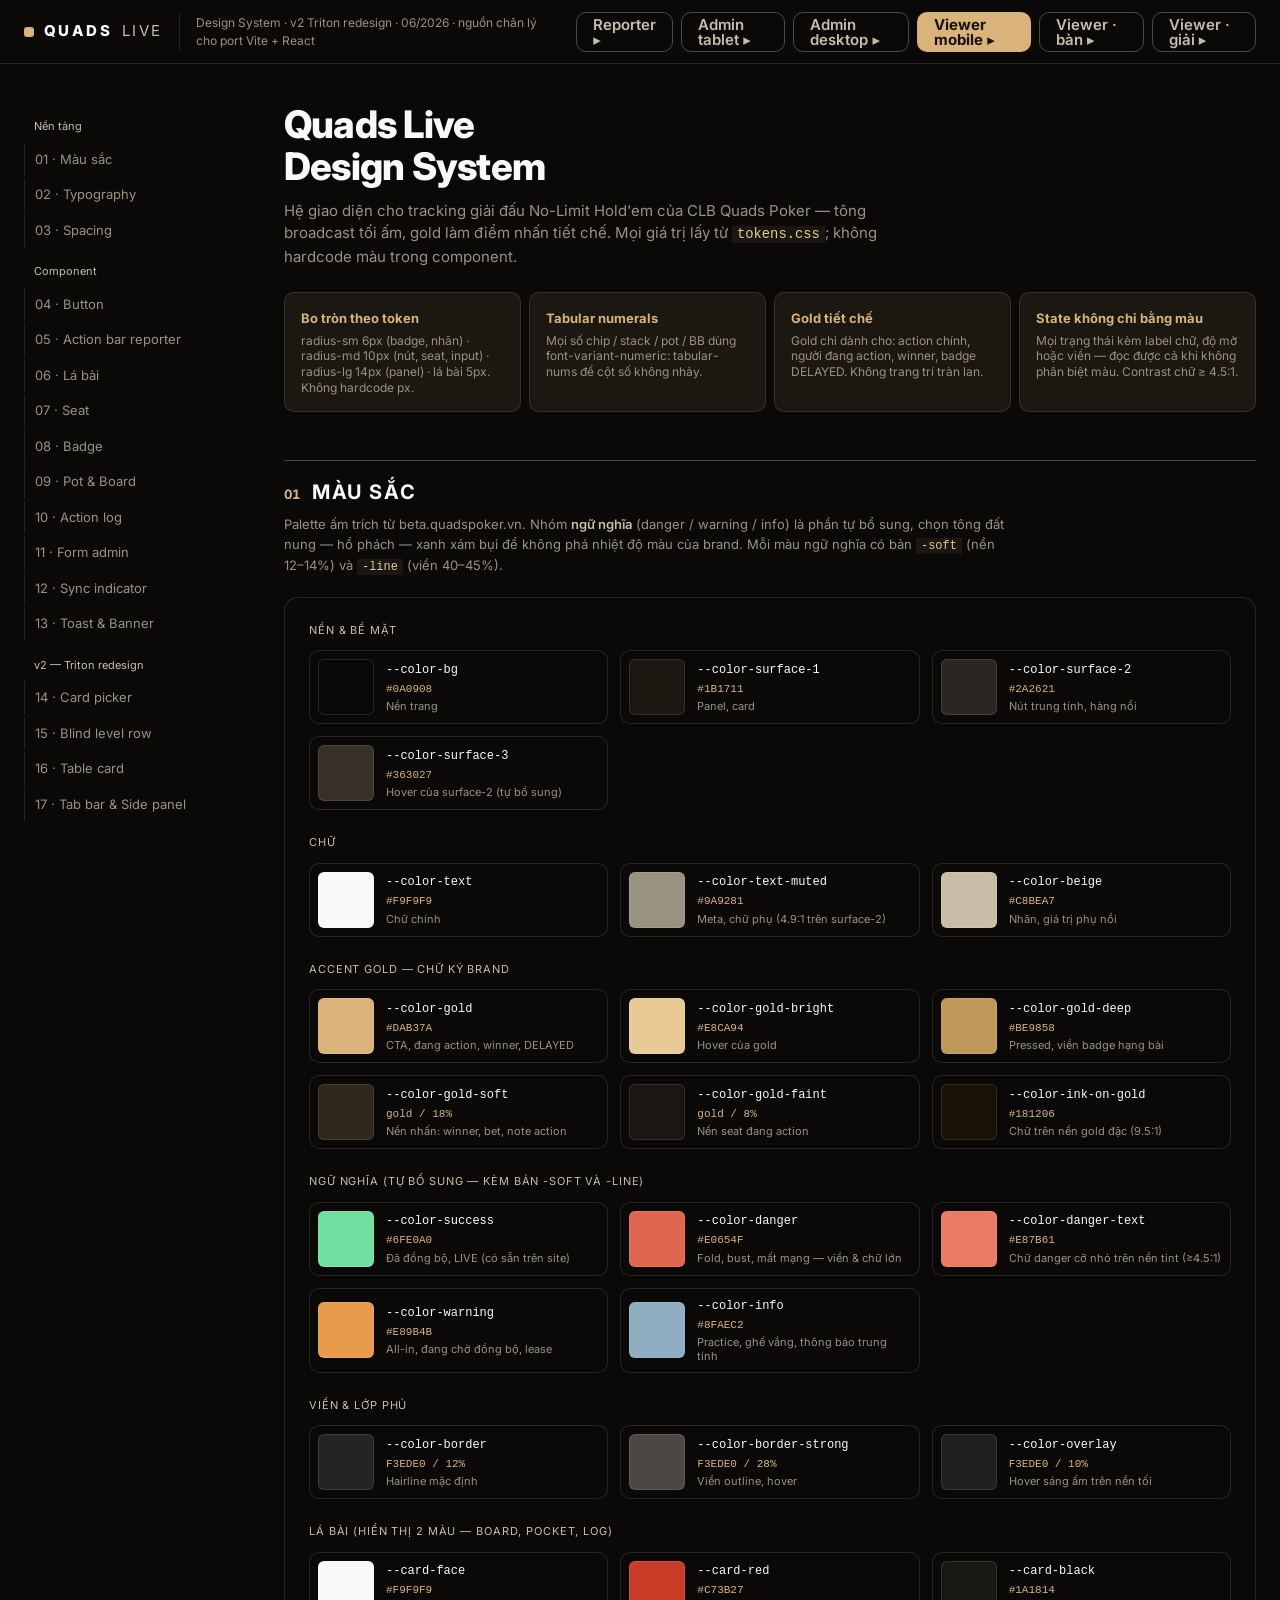
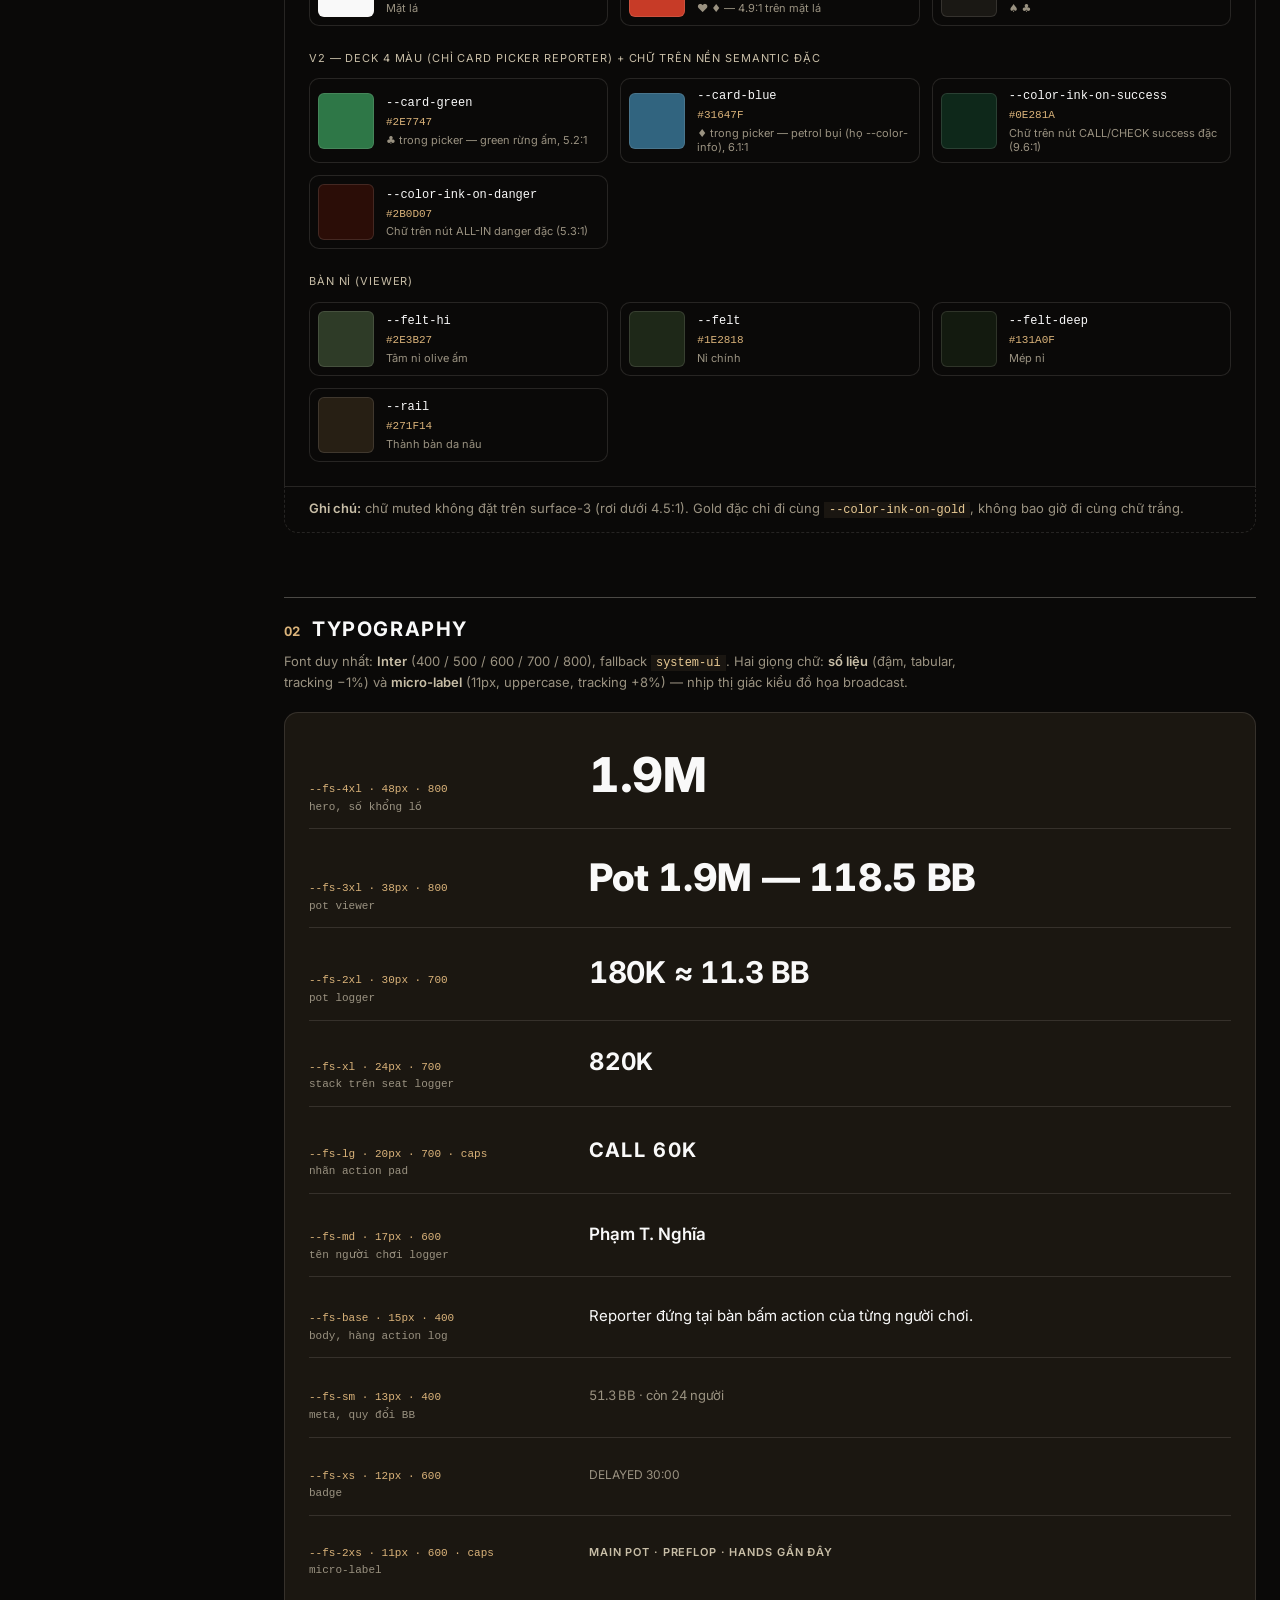
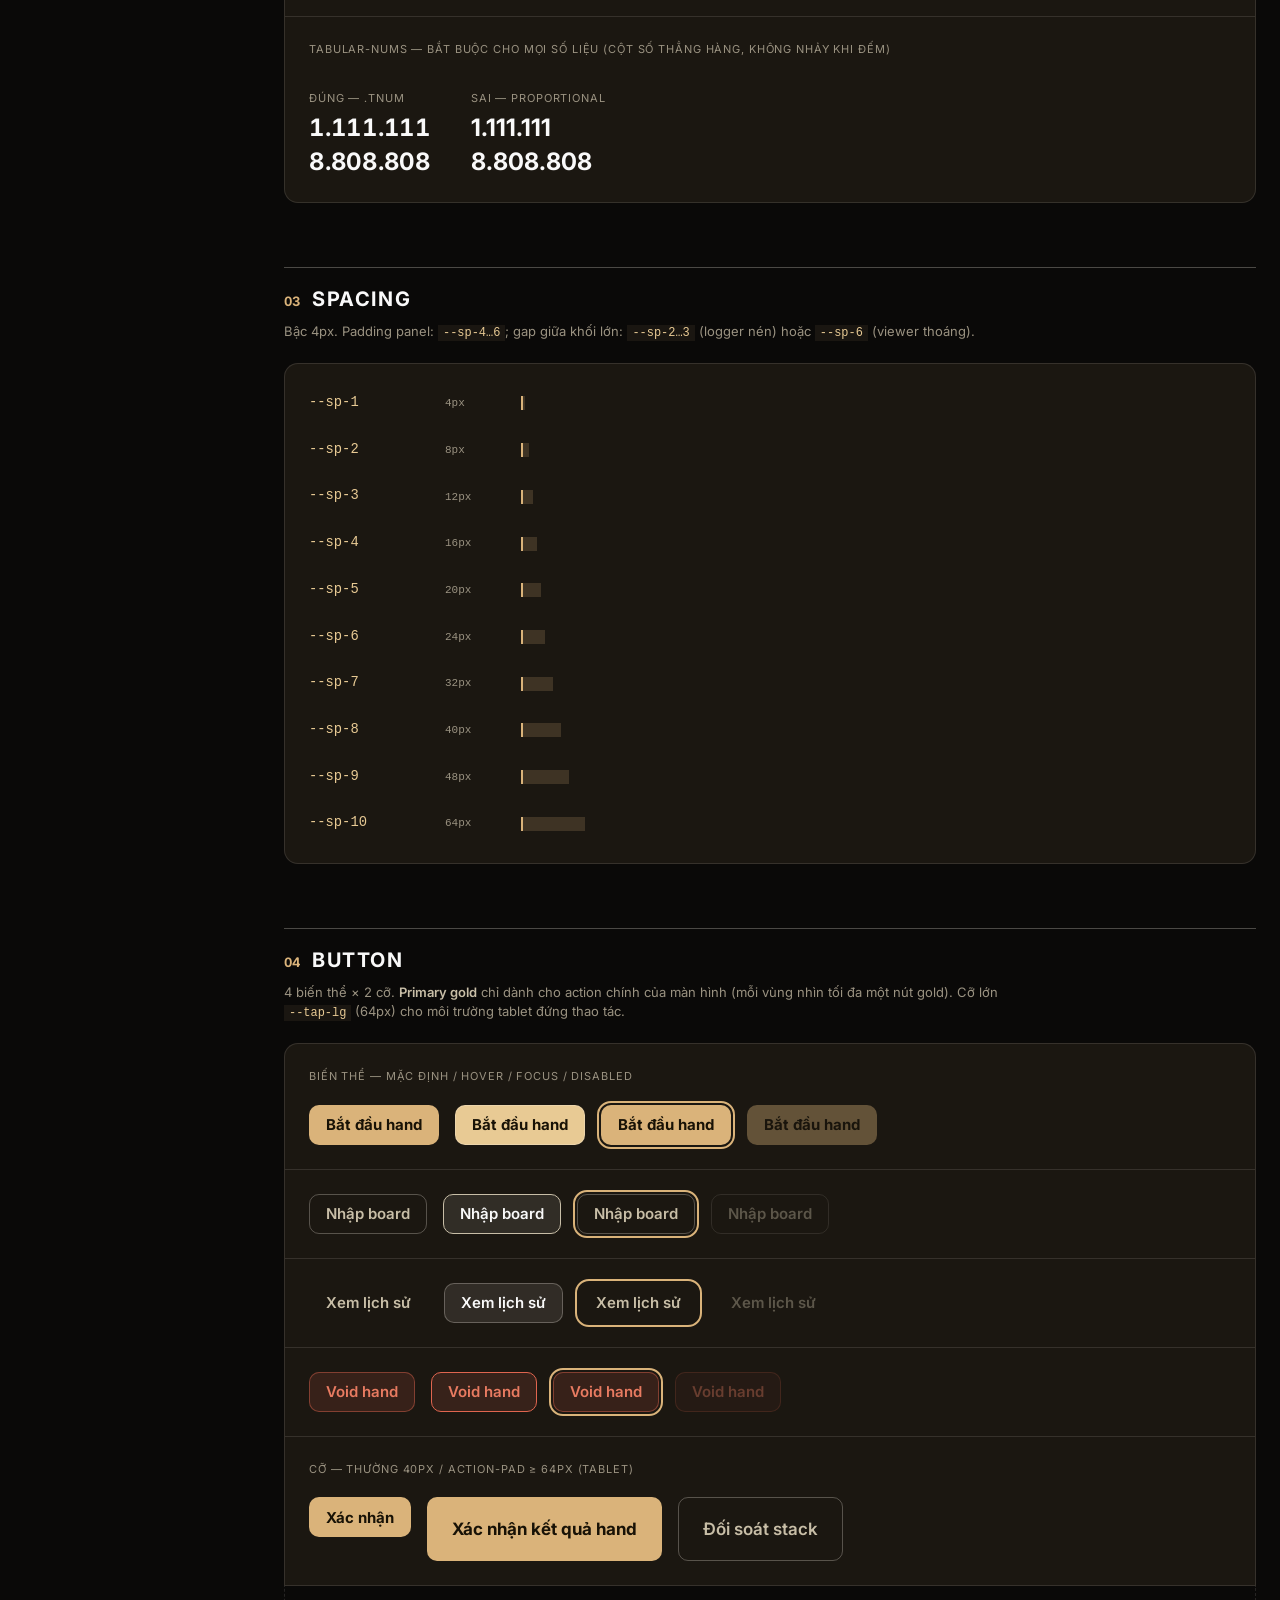
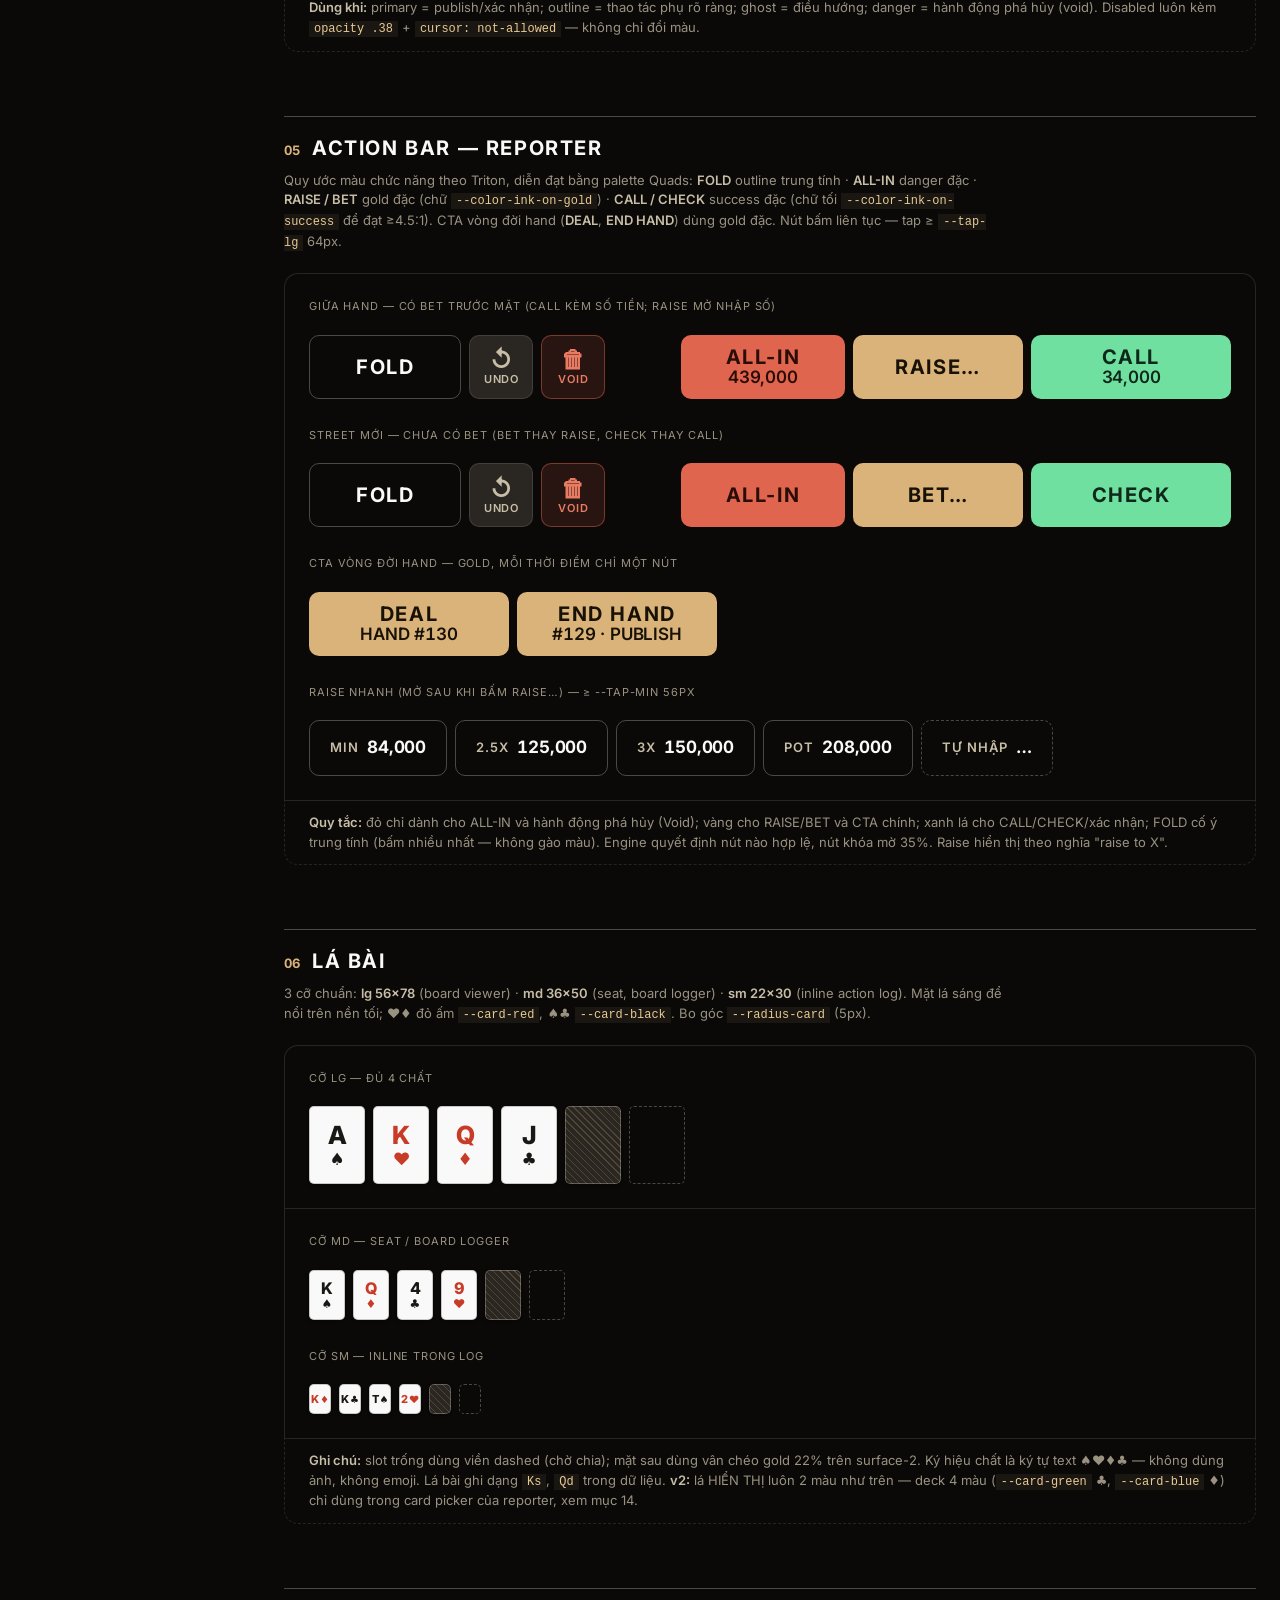
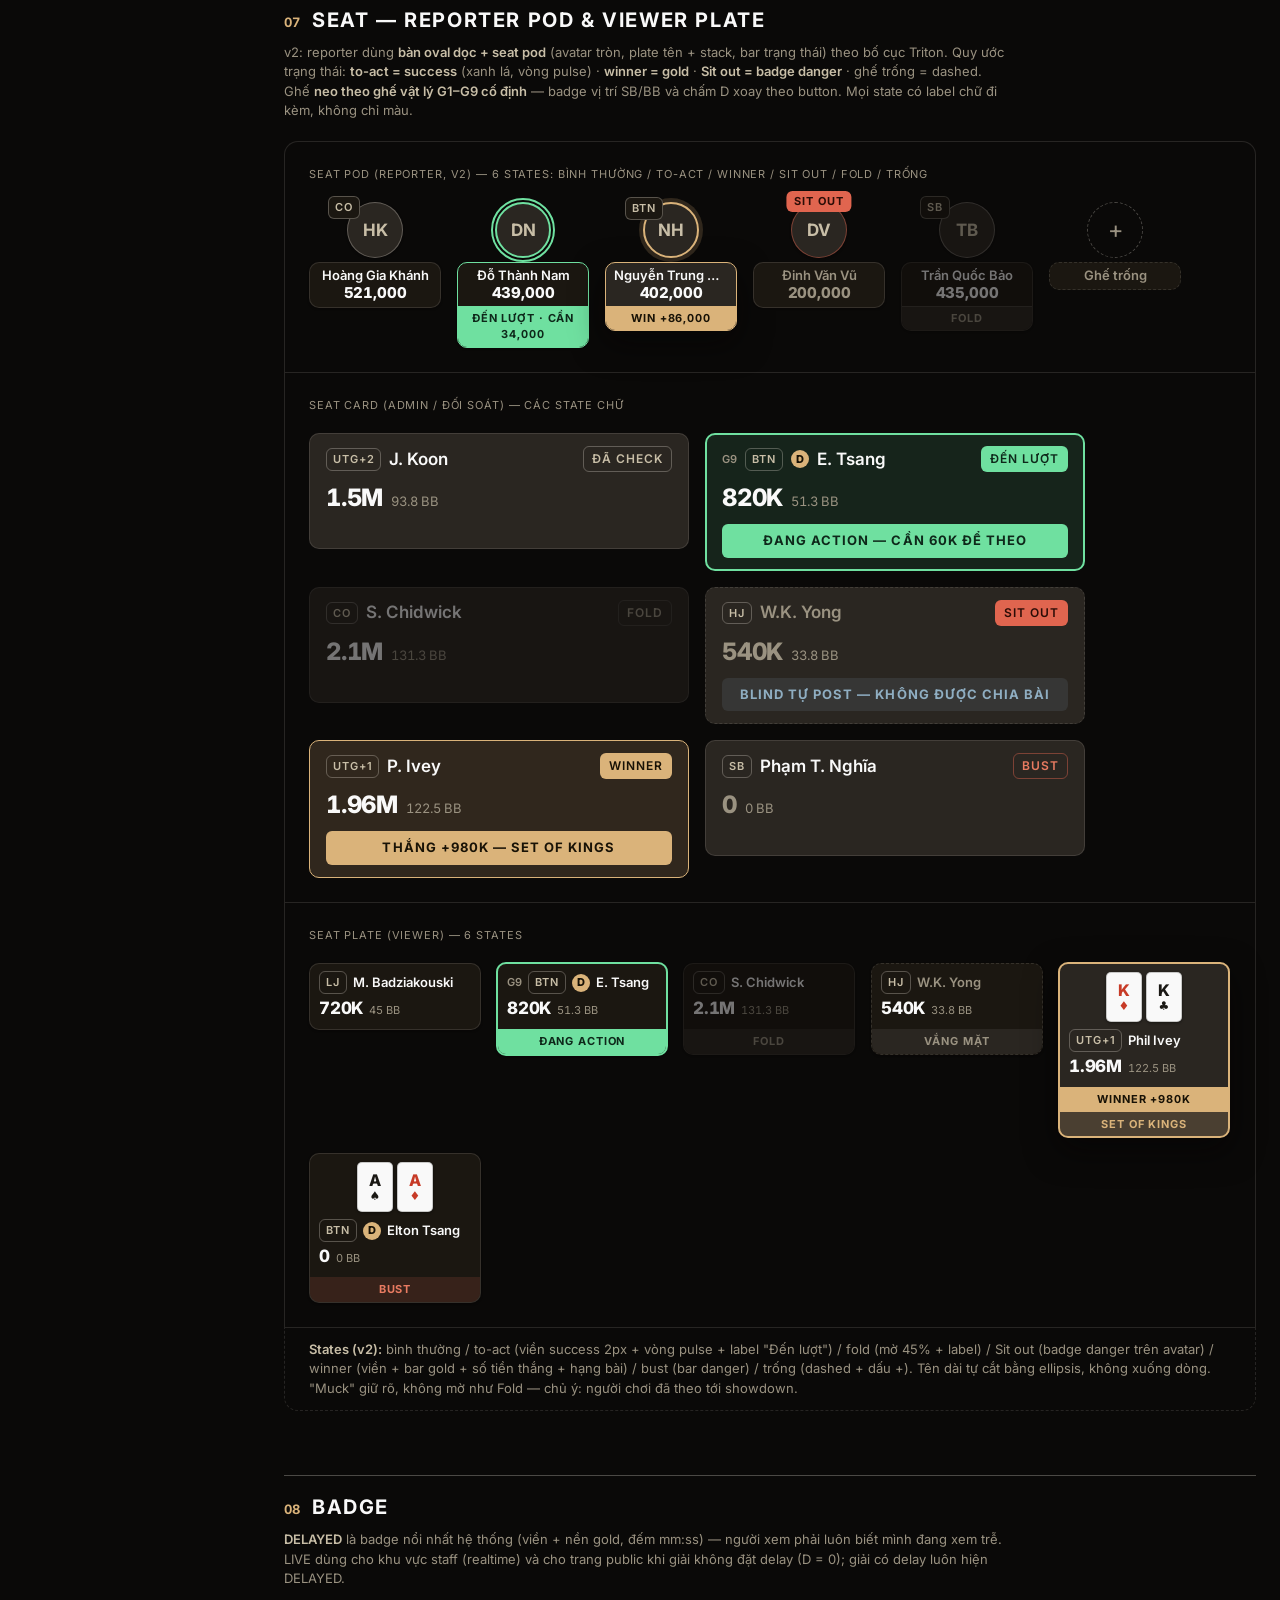
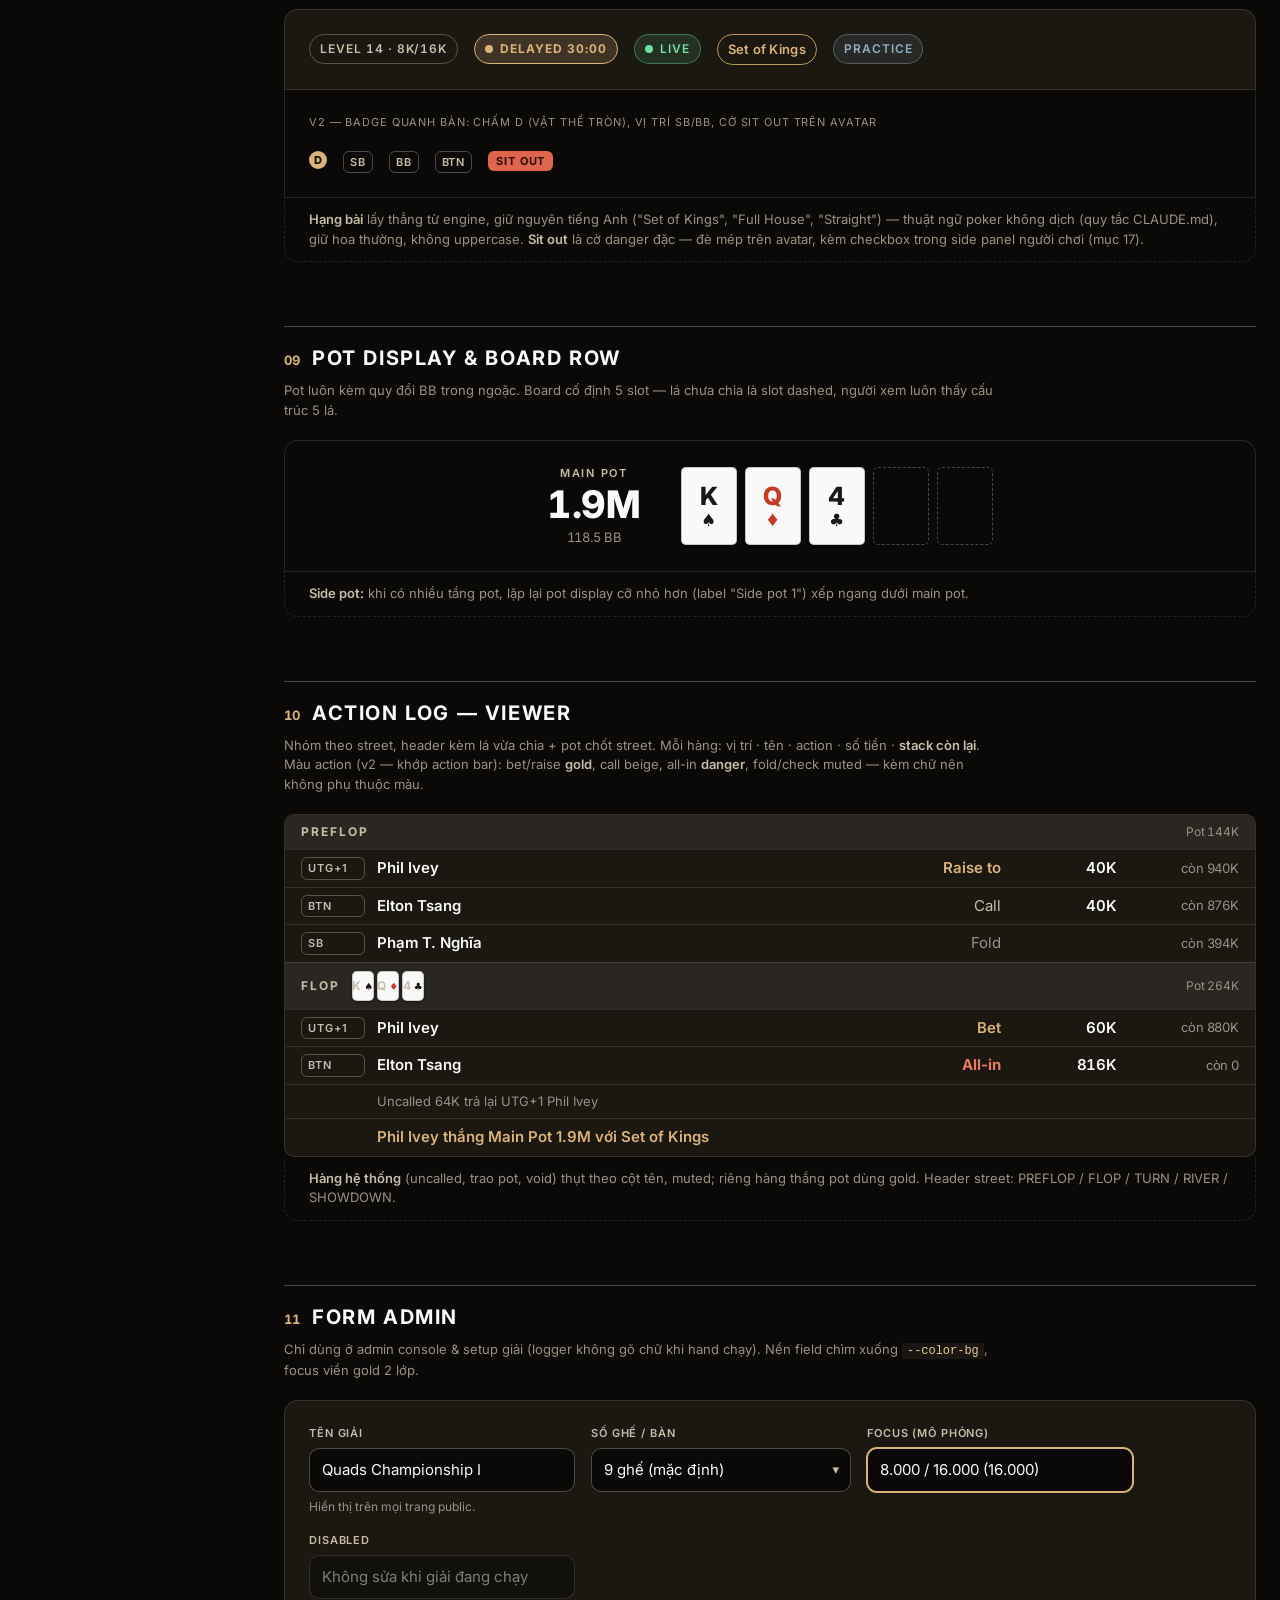
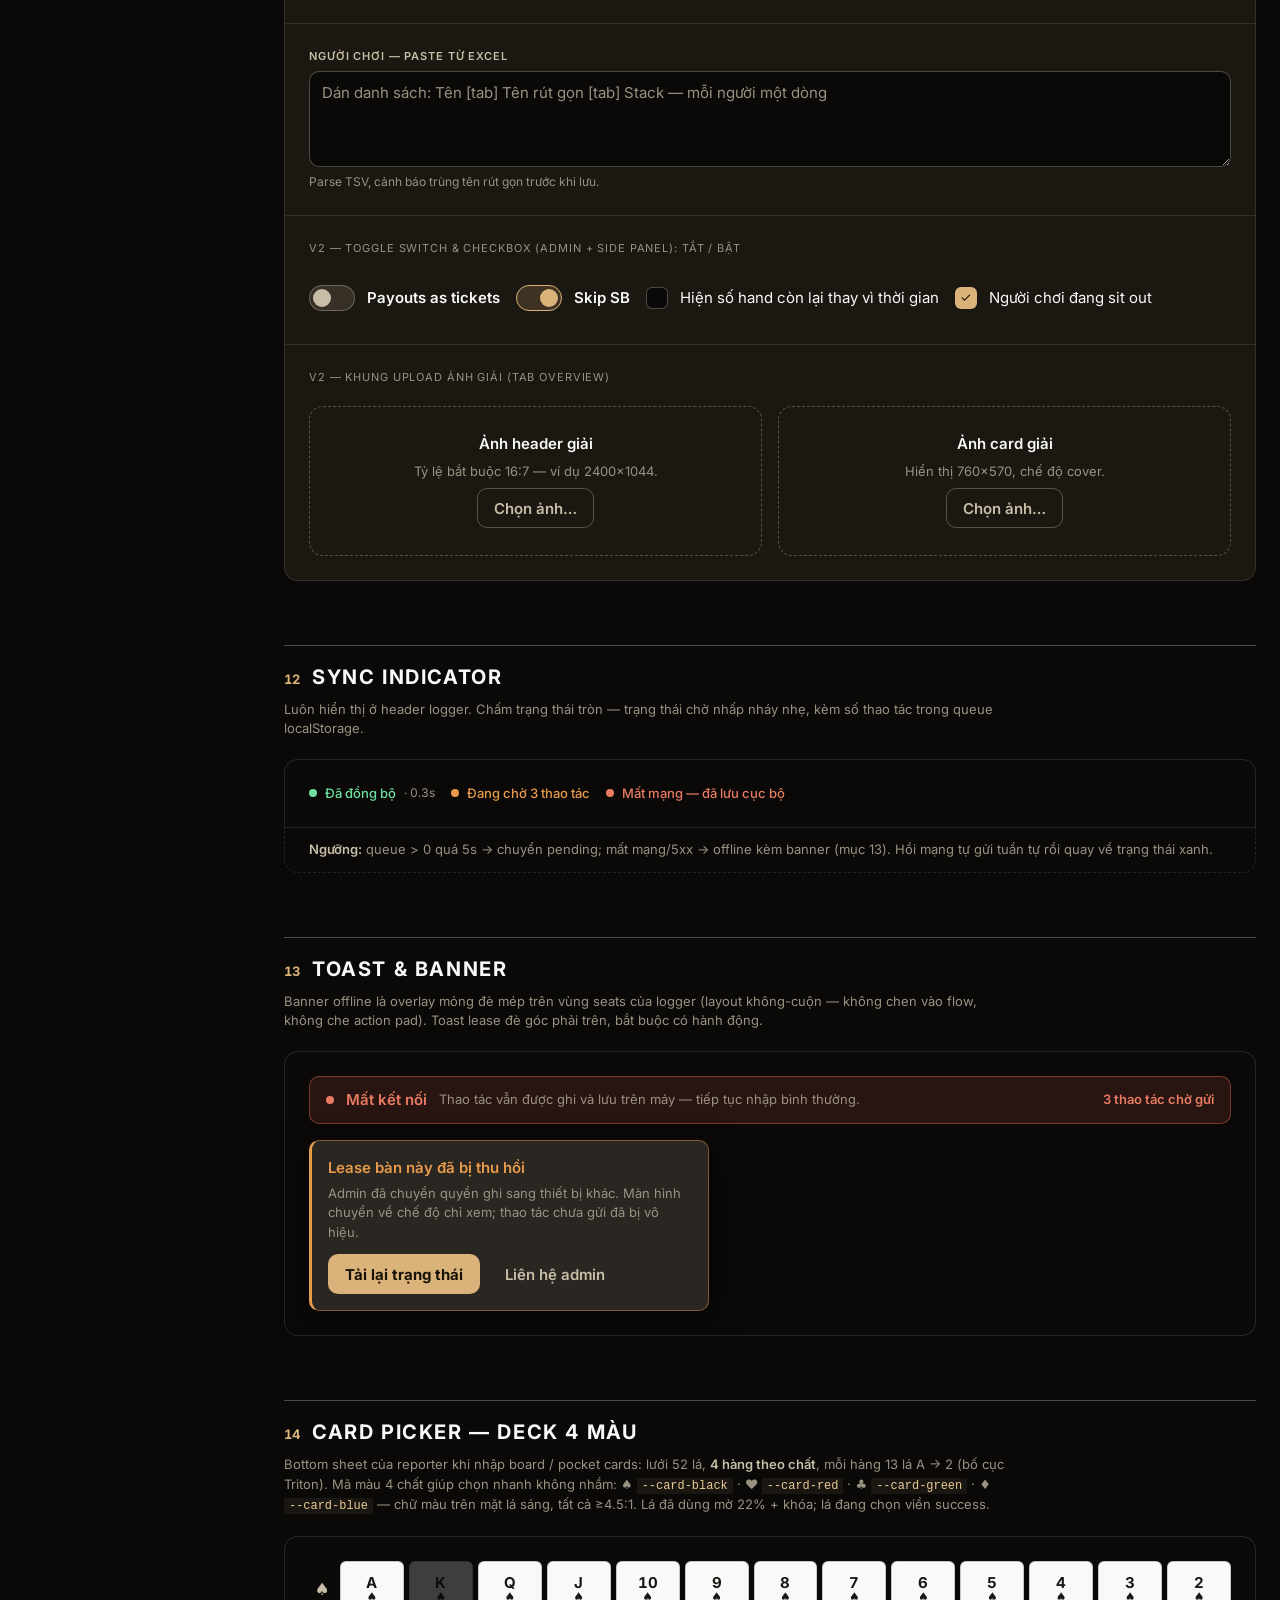
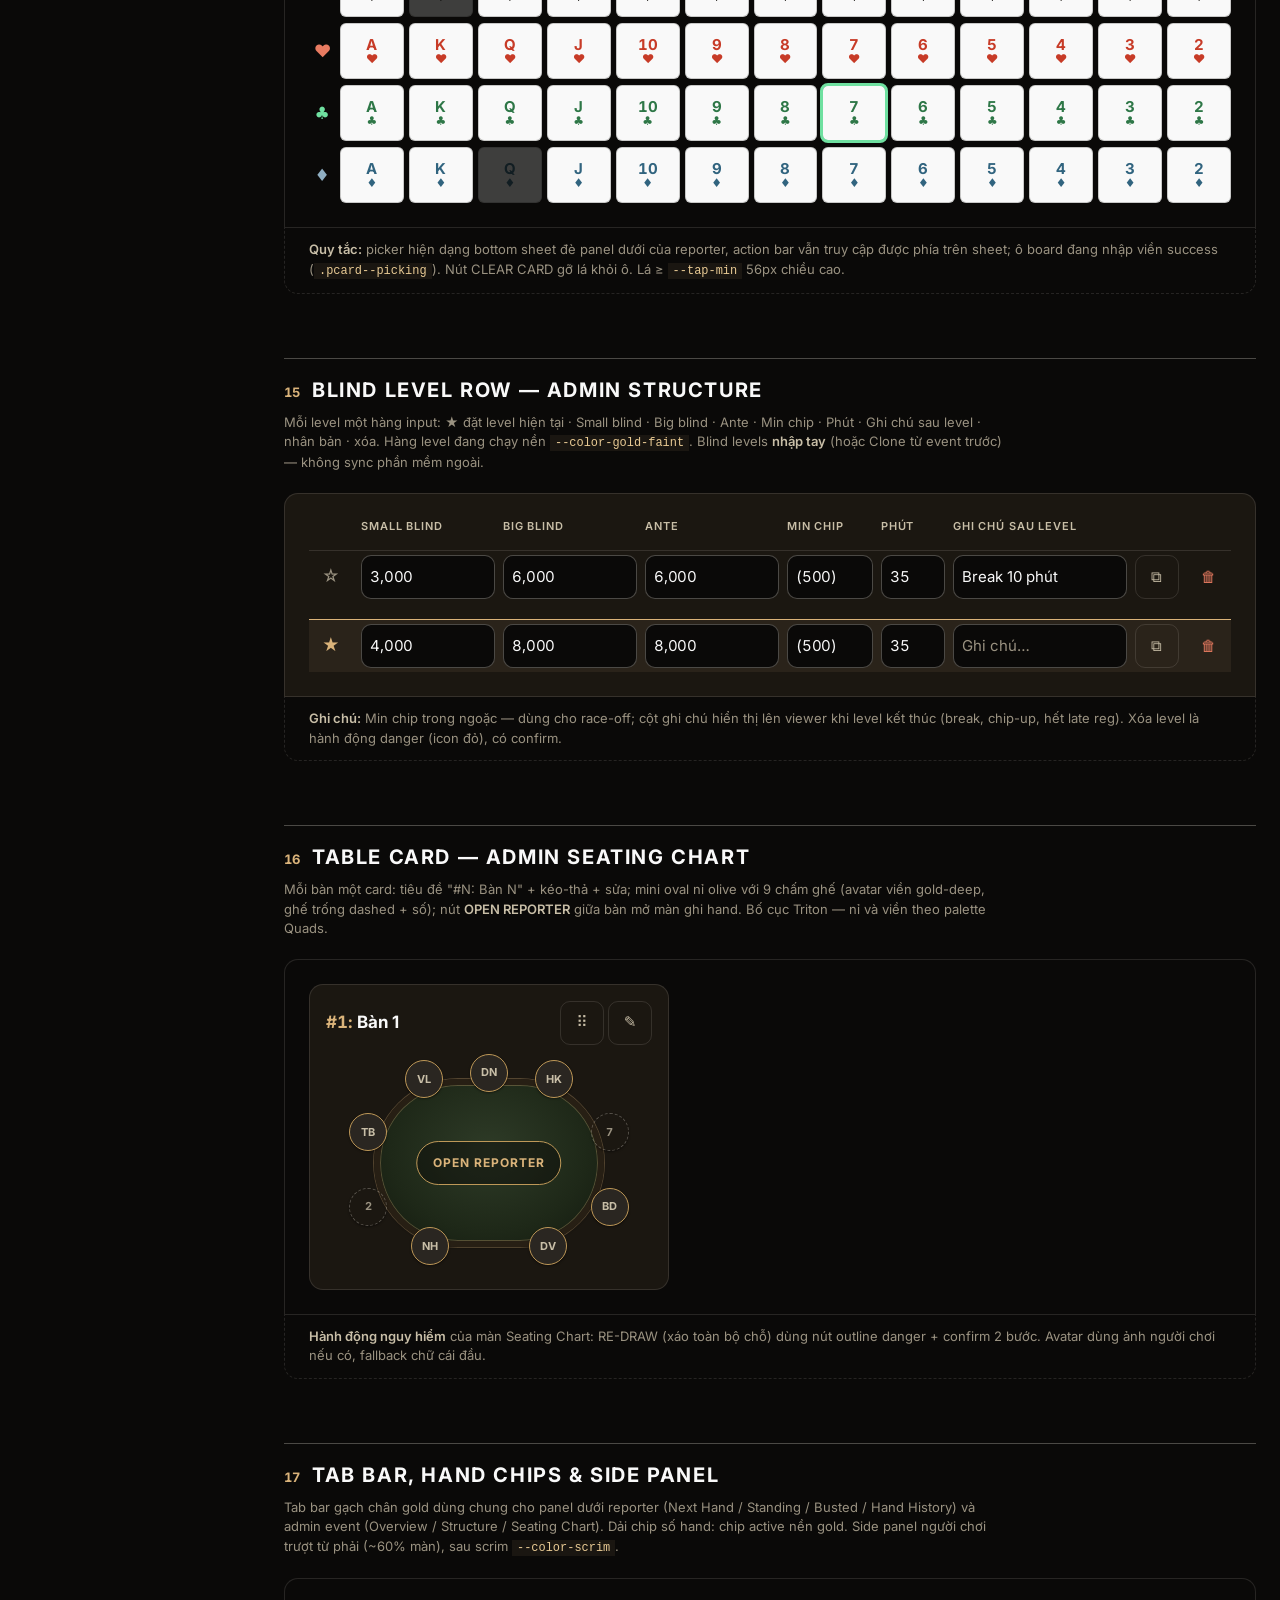
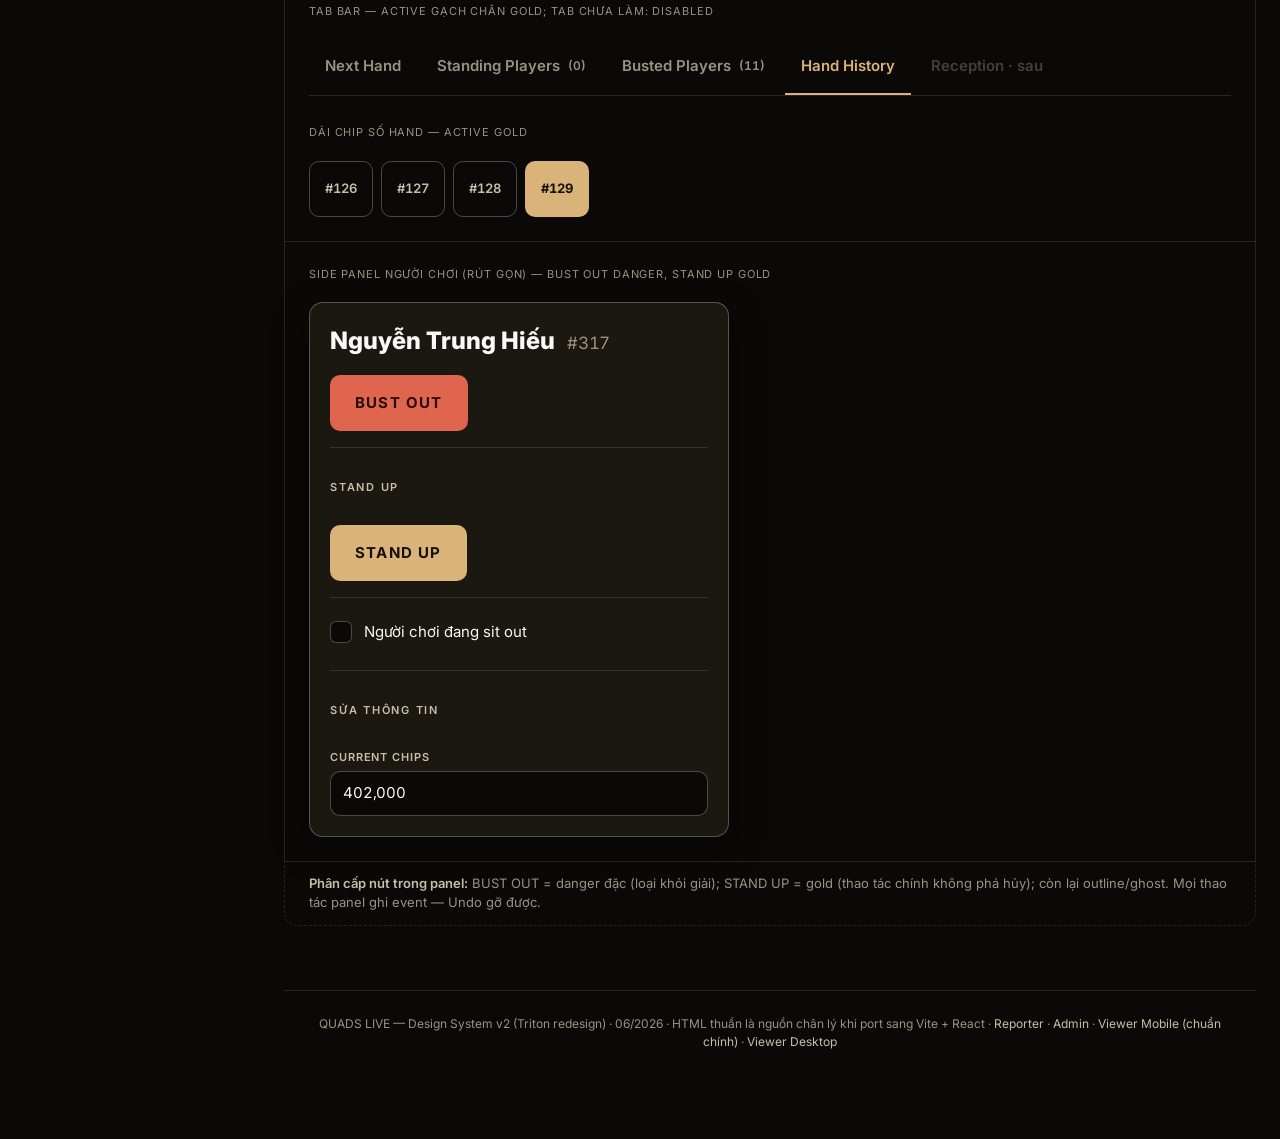
==== design/design-system.html @ 8d6f447d "Add files via upload" ====
<!DOCTYPE html>
<html lang="vi">
<head>
<meta charset="UTF-8">
<meta name="viewport" content="width=device-width, initial-scale=1">
<title>Quads Live — Design System</title>
<link rel="preconnect" href="https://fonts.googleapis.com">
<link rel="preconnect" href="https://fonts.gstatic.com" crossorigin>
<link href="https://fonts.googleapis.com/css2?family=Inter:wght@400;500;600;700;800&display=swap" rel="stylesheet">
<link rel="stylesheet" href="tokens.css">
<style>
/* ============ STYLE RIÊNG TRANG STYLEGUIDE ============ */

body {
  background:
    radial-gradient(1100px 500px at 50% -10%, var(--color-sheen), transparent 70%),
    var(--color-bg);
}

/* ---------- Khung trang ---------- */
.topbar {
  position: sticky; top: 0; z-index: var(--z-top);
  display: flex; align-items: center; gap: var(--sp-4);
  padding: 0 var(--sp-6);
  height: 64px;
  background: var(--color-bg);
  border-bottom: 1px solid var(--color-border);
}
.wordmark { display: inline-flex; align-items: center; gap: 10px; color: var(--color-text); }
.wordmark .mk-sq { width: 10px; height: 10px; background: var(--color-gold); }
.wordmark b { font-weight: var(--fw-heavy); letter-spacing: var(--ls-wide); font-size: var(--fs-base); }
.wordmark span { font-weight: var(--fw-reg); letter-spacing: var(--ls-wide); color: var(--color-beige); font-size: var(--fs-base); }
.topbar-tag { color: var(--color-text-muted); font-size: var(--fs-xs); border-left: 1px solid var(--color-border); padding-left: var(--sp-4); }
.topbar-nav { margin-left: auto; display: flex; gap: var(--sp-2); }

.layout {
  max-width: 1280px; margin: 0 auto;
  display: grid; grid-template-columns: 220px 1fr;
  gap: var(--sp-8); padding: var(--sp-8) var(--sp-6) var(--sp-10);
}
.sidenav { position: sticky; top: 96px; align-self: start; display: flex; flex-direction: column; gap: 2px; }
.sidenav a {
  font-size: var(--fs-sm); color: var(--color-text-muted);
  padding: 7px 10px; border-left: 1px solid var(--color-border);
}
.sidenav a:hover { color: var(--color-gold); border-left-color: var(--color-gold); background: var(--color-gold-faint); }
.sidenav .nav-cap { font-size: var(--fs-2xs); color: var(--color-beige); padding: 14px 10px 6px; }

/* ---------- Hero ---------- */
.hero { margin-bottom: var(--sp-9); }
.hero h1 { font-size: var(--fs-3xl); font-weight: var(--fw-heavy); letter-spacing: -0.02em; line-height: var(--lh-tight); }
.hero p { color: var(--color-text-muted); max-width: 640px; margin-top: var(--sp-3); }
.principles { display: grid; grid-template-columns: repeat(4, 1fr); gap: var(--sp-2); margin-top: var(--sp-6); }
.principle { border: 1px solid var(--color-border); background: var(--color-surface-1); padding: var(--sp-4); }
.principle b { display: block; font-size: var(--fs-sm); color: var(--color-gold); margin-bottom: 4px; }
.principle span { font-size: var(--fs-xs); color: var(--color-text-muted); line-height: var(--lh-snug); display: block; }

/* ---------- Section ---------- */
section { margin-bottom: var(--sp-10); scroll-margin-top: 88px; }
.sec-head { display: flex; align-items: baseline; gap: var(--sp-3); border-top: 1px solid var(--color-border-strong); padding-top: var(--sp-4); margin-bottom: var(--sp-2); }
.sec-head .idx { font-size: var(--fs-sm); color: var(--color-gold); font-weight: var(--fw-bold); font-variant-numeric: tabular-nums; }
.sec-head h2 { font-size: var(--fs-lg); font-weight: var(--fw-bold); text-transform: uppercase; letter-spacing: var(--ls-caps); }
.sec-note { color: var(--color-text-muted); font-size: var(--fs-sm); max-width: 720px; margin-bottom: var(--sp-5); }
.sec-note b { color: var(--color-beige); font-weight: var(--fw-semi); }

.demo {
  border: 1px solid var(--color-border); background: var(--color-surface-1);
  padding: var(--sp-6); display: flex; flex-wrap: wrap; gap: var(--sp-4); align-items: flex-start;
}
.demo + .demo { border-top: 0; }
.demo--col { flex-direction: column; align-items: stretch; }
.demo--dark { background: var(--color-bg); }
.demo-cap {
  width: 100%; font-size: var(--fs-2xs); color: var(--color-text-muted);
  text-transform: uppercase; letter-spacing: var(--ls-caps); margin-bottom: var(--sp-1);
}
.usage { font-size: var(--fs-sm); color: var(--color-text-muted); border: 1px dashed var(--color-border); border-top: 0; padding: var(--sp-3) var(--sp-6); }
.demo--center { justify-content: center; gap: var(--sp-8); align-items: center; }
.demo--bare { padding: 0; border: 0; }
.demo-gap-top { margin-top: var(--sp-3); }
.row-wrap { display: flex; gap: var(--sp-2); flex-wrap: wrap; }
.grow { flex: 1; }
.usage b { color: var(--color-beige); font-weight: var(--fw-semi); }
code { font-family: var(--font-mono); font-size: 0.92em; color: var(--color-gold-bright); background: var(--color-gold-faint); padding: 1px 5px; }

/* ---------- 01 Màu ---------- */
.sw-grid { display: grid; grid-template-columns: repeat(3, 1fr); gap: var(--sp-3); width: 100%; }
.sw { display: flex; gap: var(--sp-3); align-items: center; border: 1px solid var(--color-border); padding: var(--sp-2); background: var(--color-bg); }
.sw-chip { width: 56px; height: 56px; flex: none; border: 1px solid var(--color-border); }
.sw-info b { display: block; font-family: var(--font-mono); font-size: var(--fs-xs); font-weight: var(--fw-med); color: var(--color-text); }
.sw-info span { display: block; font-family: var(--font-mono); font-size: var(--fs-2xs); color: var(--color-gold); margin: 2px 0; }
.sw-info p { font-size: var(--fs-2xs); color: var(--color-text-muted); line-height: var(--lh-snug); }
.sw-cap { grid-column: 1 / -1; font-size: var(--fs-2xs); color: var(--color-beige); text-transform: uppercase; letter-spacing: var(--ls-caps); margin-top: var(--sp-3); }
.sw-cap:first-child { margin-top: 0; }

.sw--bg{background:var(--color-bg)} .sw--s1{background:var(--color-surface-1)} .sw--s2{background:var(--color-surface-2)} .sw--s3{background:var(--color-surface-3)}
.sw--text{background:var(--color-text)} .sw--muted{background:var(--color-text-muted)} .sw--beige{background:var(--color-beige)}
.sw--gold{background:var(--color-gold)} .sw--goldb{background:var(--color-gold-bright)} .sw--goldd{background:var(--color-gold-deep)}
.sw--golds{background:var(--color-gold-soft)} .sw--goldf{background:var(--color-gold-faint)} .sw--ink{background:var(--color-ink-on-gold)}
.sw--success{background:var(--color-success)} .sw--danger{background:var(--color-danger)} .sw--dangert{background:var(--color-danger-text)}
.sw--warning{background:var(--color-warning)} .sw--info{background:var(--color-info)}
.sw--border{background:var(--color-border)} .sw--borders{background:var(--color-border-strong)} .sw--overlay{background:var(--color-overlay)}
.sw--cface{background:var(--card-face)} .sw--cred{background:var(--card-red)} .sw--cblack{background:var(--card-black)}
.sw--cgreen{background:var(--card-green)} .sw--cblue{background:var(--card-blue)}
.sw--inksucc{background:var(--color-ink-on-success)} .sw--inkdang{background:var(--color-ink-on-danger)}
.sw--felthi{background:var(--felt-hi)} .sw--felt{background:var(--felt)} .sw--feltd{background:var(--felt-deep)} .sw--rail{background:var(--rail)}

/* ---------- 02 Type ---------- */
.ts-row { display: grid; grid-template-columns: 260px 1fr; gap: var(--sp-5); align-items: baseline; padding: var(--sp-3) 0; border-bottom: 1px solid var(--color-border); width: 100%; }
.ts-row:last-child { border-bottom: 0; }
.ts-meta { font-family: var(--font-mono); font-size: var(--fs-2xs); color: var(--color-text-muted); line-height: 1.6; }
.ts-meta b { color: var(--color-gold); font-weight: var(--fw-med); display: block; }
.t-4xl{font-size:var(--fs-4xl);font-weight:var(--fw-heavy);letter-spacing:var(--ls-num);line-height:var(--lh-tight)}
.t-3xl{font-size:var(--fs-3xl);font-weight:var(--fw-heavy);letter-spacing:var(--ls-num);line-height:var(--lh-tight)}
.t-2xl{font-size:var(--fs-2xl);font-weight:var(--fw-bold);letter-spacing:var(--ls-num);line-height:var(--lh-tight)}
.t-xl{font-size:var(--fs-xl);font-weight:var(--fw-bold);line-height:var(--lh-tight)}
.t-lg{font-size:var(--fs-lg);font-weight:var(--fw-bold);text-transform:uppercase;letter-spacing:var(--ls-caps)}
.t-md{font-size:var(--fs-md);font-weight:var(--fw-semi)}
.t-base{font-size:var(--fs-base)}
.t-sm{font-size:var(--fs-sm);color:var(--color-text-muted)}
.t-xs{font-size:var(--fs-xs);color:var(--color-text-muted)}
.t-2xs{font-size:var(--fs-2xs);color:var(--color-beige);text-transform:uppercase;letter-spacing:var(--ls-caps);font-weight:var(--fw-semi)}
.tnum-demo { display: flex; gap: var(--sp-8); }
.tnum-demo > div { font-size: var(--fs-xl); font-weight: var(--fw-bold); line-height: 1.4; }
.tnum-demo .lbl { font-size: var(--fs-2xs); color: var(--color-text-muted); font-weight: var(--fw-reg); text-transform: uppercase; letter-spacing: var(--ls-caps); }
.tnum-demo .bad { font-variant-numeric: normal; }

/* ---------- 03 Spacing ---------- */
.sp-row { display: grid; grid-template-columns: 120px 60px 1fr; gap: var(--sp-4); align-items: center; padding: 5px 0; width: 100%; }
.sp-row code { background: none; padding: 0; }
.sp-row .px { font-family: var(--font-mono); font-size: var(--fs-2xs); color: var(--color-text-muted); }
.sp-bar { height: 14px; background: var(--color-gold-soft); border-left: 2px solid var(--color-gold); }

/* ---------- 04 Button ---------- */
.btn {
  display: inline-flex; align-items: center; justify-content: center; gap: var(--sp-2);
  min-height: 40px; padding: 0 var(--sp-4);
  font-size: var(--fs-base); font-weight: var(--fw-semi); line-height: 1;
  background: var(--color-surface-2); color: var(--color-text);
  border: 1px solid var(--color-border);
  transition: background var(--t-fast), border-color var(--t-fast), color var(--t-fast);
}
.btn:hover { background: var(--color-surface-3); border-color: var(--color-border-strong); }
.btn:active { transform: translateY(1px); }
.btn--primary { background: var(--color-gold); color: var(--color-ink-on-gold); border-color: transparent; font-weight: var(--fw-bold); }
.btn--primary:hover { background: var(--color-gold-bright); border-color: transparent; }
.btn--primary:active { background: var(--color-gold-deep); }
.btn--outline { background: transparent; border-color: var(--color-border-strong); color: var(--color-beige); }
.btn--outline:hover { background: var(--color-overlay); color: var(--color-text); border-color: var(--color-beige); }
.btn--ghost { background: transparent; border-color: transparent; color: var(--color-beige); }
.btn--ghost:hover { background: var(--color-overlay); color: var(--color-text); }
.btn--danger { background: var(--color-danger-soft); border-color: var(--color-danger-line); color: var(--color-danger-text); }
.btn--danger:hover { border-color: var(--color-danger); }
.btn--lg { min-height: var(--tap-lg); padding: 0 var(--sp-6); font-size: var(--fs-md); }
.btn:disabled { opacity: 0.38; }
.btn:disabled:hover { background: var(--color-surface-2); border-color: var(--color-border); transform: none; }
.btn--primary:disabled:hover { background: var(--color-gold); }
/* mô phỏng state tĩnh cho styleguide */
.demo-hover.btn { background: var(--color-surface-3); border-color: var(--color-border-strong); }
.demo-hover.btn--primary { background: var(--color-gold-bright); }
.demo-hover.btn--outline { background: var(--color-overlay); color: var(--color-text); border-color: var(--color-beige); }
.demo-hover.btn--ghost { background: var(--color-overlay); color: var(--color-text); }
.demo-hover.btn--danger { background: var(--color-danger-soft); border-color: var(--color-danger); }
.demo-focus { outline: 2px solid var(--color-gold); outline-offset: 2px; }

/* ---------- 05 Action bar reporter (v2 — quy ước màu chức năng Triton) ----------
   ALL-IN = danger đặc · RAISE/BET + CTA (DEAL, END HAND) = gold đặc
   CALL/CHECK = success đặc · FOLD = outline trung tính. */
.abar { display: flex; gap: var(--sp-2); align-items: stretch; width: 100%; }
.ab {
  display: inline-flex; flex-direction: column; align-items: center; justify-content: center; gap: 2px;
  min-height: var(--tap-lg); padding: 0 var(--sp-4);
  font-size: var(--fs-lg); font-weight: var(--fw-bold); line-height: 1;
  text-transform: uppercase; letter-spacing: var(--ls-caps);
  border: 1px solid transparent;
  transition: background var(--t-fast), border-color var(--t-fast);
}
.ab span { font-size: var(--fs-md); font-weight: var(--fw-semi); font-variant-numeric: tabular-nums; letter-spacing: var(--ls-num); }
.ab:active { transform: translateY(1px); }
.ab--fold { flex: 1; background: transparent; border-color: var(--color-border-strong); color: var(--color-text); }
.ab--fold:hover { background: var(--color-overlay); border-color: var(--color-beige); }
.ab--icon {
  width: var(--tap-lg); flex: none; padding: 0;
  background: var(--color-surface-2); border-color: var(--color-border); color: var(--color-beige);
  font-size: var(--fs-xl); text-transform: none; letter-spacing: 0;
}
.ab--icon small { font-size: var(--fs-2xs); font-weight: var(--fw-semi); text-transform: uppercase; letter-spacing: var(--ls-caps); }
.ab--icon:hover { background: var(--color-surface-3); border-color: var(--color-border-strong); }
.ab--void { color: var(--color-danger-text); border-color: var(--color-danger-line); background: var(--color-danger-soft); }
.ab--void:hover { border-color: var(--color-danger); }
.ab--allin { flex: 1.1; background: var(--color-danger); color: var(--color-ink-on-danger); }
.ab--allin:hover { background: var(--color-danger-bright); }
.ab--allin:active { background: var(--color-danger-deep); }
.ab--raise { flex: 1.15; background: var(--color-gold); color: var(--color-ink-on-gold); }
.ab--raise:hover { background: var(--color-gold-bright); }
.ab--raise:active { background: var(--color-gold-deep); }
.ab--call { flex: 1.4; background: var(--color-success); color: var(--color-ink-on-success); }
.ab--call:hover { background: var(--color-success-bright); }
.ab--call:active { background: var(--color-success-deep); }
.ab--cta { flex: none; min-width: 200px; background: var(--color-gold); color: var(--color-ink-on-gold); }
.ab--cta:hover { background: var(--color-gold-bright); }
.ab--cta:active { background: var(--color-gold-deep); }
.ab:disabled { opacity: 0.35; }
.ab-spacer { flex: 0.5; }
.rchip {
  min-height: var(--tap-min); display: inline-flex; align-items: center; justify-content: center; gap: var(--sp-2);
  padding: 0 var(--sp-5); background: transparent;
  border: 1px solid var(--color-border-strong); color: var(--color-text);
  transition: background var(--t-fast), border-color var(--t-fast);
}
.rchip b { font-size: var(--fs-sm); font-weight: var(--fw-semi); color: var(--color-beige); text-transform: uppercase; letter-spacing: var(--ls-caps); }
.rchip span { font-size: var(--fs-md); font-weight: var(--fw-bold); font-variant-numeric: tabular-nums; }
.rchip:hover { background: var(--color-overlay); border-color: var(--color-beige); }
.rchip--custom { border-style: dashed; }

/* ---------- 06 Lá bài ---------- */
.pcard {
  position: relative; display: inline-flex; flex-direction: column; align-items: center; justify-content: center;
  width: var(--card-w-md); height: var(--card-h-md); flex: none;
  background: var(--card-face); color: var(--card-black);
  border-radius: var(--radius-card);
  box-shadow: inset 0 0 0 1px var(--card-face-edge), var(--shadow-card);
}
.pcard b { font-size: 16px; line-height: 1; font-weight: var(--fw-heavy); letter-spacing: -0.02em; }
.pcard i { font-style: normal; font-size: 12px; line-height: 1; margin-top: 2px; }
.pcard--red { color: var(--card-red); }
.pcard--lg { width: var(--card-w-lg); height: var(--card-h-lg); }
.pcard--lg b { font-size: 25px; } .pcard--lg i { font-size: 17px; margin-top: 3px; }
.pcard--sm { width: var(--card-w-sm); height: var(--card-h-sm); flex-direction: row; gap: 1px; }
.pcard--sm b { font-size: 11px; } .pcard--sm i { font-size: 10px; margin-top: 0; }
.pcard--back {
  background:
    repeating-linear-gradient(45deg, var(--card-back-line) 0 1px, transparent 1px 5px),
    var(--color-surface-2);
  box-shadow: inset 0 0 0 1px var(--color-border-strong), var(--shadow-card);
}
.pcard--slot { background: transparent; border: 1px dashed var(--color-border-strong); box-shadow: none; }
.cardrow { display: flex; gap: var(--sp-2); align-items: flex-end; }

/* ---------- Badge vị trí + nút dealer ---------- */
.pos {
  display: inline-flex; align-items: center;
  font-size: var(--fs-2xs); font-weight: var(--fw-semi); letter-spacing: var(--ls-caps);
  color: var(--color-beige); border: 1px solid var(--color-border-strong);
  padding: 2px 6px; text-transform: uppercase; flex: none;
}
.dbtn {
  width: 18px; height: 18px; border-radius: 50%; flex: none; /* nút dealer là vật thể tròn ngoài đời */
  background: var(--color-gold); color: var(--color-ink-on-gold);
  font-size: 11px; font-weight: var(--fw-heavy);
  display: inline-flex; align-items: center; justify-content: center;
}

/* ---------- 07 Seat ---------- */
/* Seat card (logger) */
.seat {
  width: 380px; min-height: 116px;
  display: flex; flex-direction: column; gap: var(--sp-2);
  background: var(--color-surface-2); border: 1px solid var(--color-border);
  padding: var(--sp-3) var(--sp-4);
}
.seat-top { display: flex; align-items: center; gap: var(--sp-2); }
.seat-name { font-size: var(--fs-md); font-weight: var(--fw-semi); flex: 1; white-space: nowrap; overflow: hidden; text-overflow: ellipsis; }
.seat-stack { display: flex; align-items: baseline; gap: var(--sp-2); }
.seat-stack b { font-size: var(--fs-xl); font-weight: var(--fw-heavy); font-variant-numeric: tabular-nums; letter-spacing: var(--ls-num); }
.seat-stack span { font-size: var(--fs-sm); color: var(--color-text-muted); font-variant-numeric: tabular-nums; }
.seat-note {
  margin-top: auto; text-align: center; padding: 7px var(--sp-2);
  background: var(--color-gold-soft); color: var(--color-gold);
  font-size: var(--fs-sm); font-weight: var(--fw-bold); text-transform: uppercase; letter-spacing: var(--ls-caps);
}
.seat--fold { opacity: 0.45; }
/* v2: to-act = success (xanh lá, theo Triton) — gold để dành cho winner */
.seat--acting { border: 2px solid var(--seat-toact); background: var(--seat-toact-soft); padding: calc(var(--sp-3) - 1px) calc(var(--sp-4) - 1px); }
.seat--acting .seat-note { background: var(--seat-toact); color: var(--color-ink-on-success); }
.seat--winner { border-color: var(--seat-winner); background: var(--seat-winner-soft); }
.seat--winner .seat-note { background: var(--seat-winner); color: var(--color-ink-on-gold); }
.seat--bust .seat-stack b { color: var(--color-text-muted); }
.seat--absent { border-style: dashed; }
.seat--absent .seat-name, .seat--absent .seat-stack b { color: var(--color-text-muted); }
.seat-note--absent { background: var(--color-info-soft); color: var(--color-info); }
/* nhãn trạng thái trên seat */
.st {
  font-size: var(--fs-xs); font-weight: var(--fw-semi); letter-spacing: var(--ls-caps); text-transform: uppercase;
  padding: 3px 8px; border: 1px solid var(--color-border); color: var(--color-text-muted); flex: none;
}
.st--check { color: var(--color-beige); border-color: var(--color-border-strong); }
.st--bet { color: var(--color-gold); background: var(--color-gold-soft); border-color: transparent; font-variant-numeric: tabular-nums; }
.st--act { color: var(--color-ink-on-success); background: var(--seat-toact); border-color: transparent; } /* v2: to-act success */
.st--absent { color: var(--color-info); border-color: var(--color-info-line); }
.st--bust { color: var(--color-danger-text); border-color: var(--color-danger-line); }
.st--win { color: var(--color-ink-on-gold); background: var(--seat-winner); border-color: transparent; }
.st--satout { color: var(--color-ink-on-danger); background: var(--seat-satout); border-color: transparent; } /* v2: Sit out */

/* v2 — Seat pod reporter (bàn oval, mockup-logger): avatar + plate + bar trạng thái */
.rseat { position: relative; width: 132px; display: flex; flex-direction: column; align-items: center; gap: 4px; flex: none; }
.rseat-ava {
  position: relative; width: 56px; height: 56px; flex: none;
  border-radius: var(--radius-full);
  background: var(--color-surface-2); border: 1px solid var(--color-border-strong);
  display: flex; align-items: center; justify-content: center;
  font-size: var(--fs-md); font-weight: var(--fw-bold); color: var(--color-beige);
  box-shadow: var(--shadow-1);
}
.rseat-plate {
  width: 100%;
  background: var(--color-surface-1); border: 1px solid var(--color-border);
  border-radius: var(--radius-md); overflow: hidden;
  padding: 4px 8px 5px; text-align: center;
  display: flex; flex-direction: column; gap: 1px;
  box-shadow: var(--shadow-1);
}
.rseat-name { font-size: var(--fs-sm); font-weight: var(--fw-semi); line-height: var(--lh-snug); white-space: nowrap; overflow: hidden; text-overflow: ellipsis; }
.rseat-stack { font-size: var(--fs-base); font-weight: var(--fw-heavy); line-height: var(--lh-tight); font-variant-numeric: tabular-nums; letter-spacing: var(--ls-num); }
.rseat-bar {
  margin: 3px -8px -5px; padding: 3px 4px 4px;
  font-size: var(--fs-2xs); font-weight: var(--fw-bold); text-transform: uppercase; letter-spacing: var(--ls-caps);
  font-variant-numeric: tabular-nums;
  background: var(--color-surface-2); color: var(--color-text-muted);
  border-top: 1px solid var(--color-border);
}
.rseat .pos { position: absolute; top: -7px; left: -20px; z-index: 4; background: var(--color-surface-1); }
.rseat--fold { opacity: 0.45; }
.rseat--toact .rseat-ava { border: 2px solid var(--seat-toact); }
.rseat--toact .rseat-ava::after {
  content: ""; position: absolute; inset: -6px;
  border: 2px solid var(--seat-toact); border-radius: var(--radius-full);
  animation: pulse 1.4s ease-in-out infinite;
}
.rseat--toact .rseat-plate { border-color: var(--seat-toact); }
.rseat--toact .rseat-bar { background: var(--seat-toact); color: var(--color-ink-on-success); border-top-color: transparent; }
.rseat--winner .rseat-ava { border: 2px solid var(--seat-winner); box-shadow: 0 0 0 4px var(--seat-winner-soft), var(--shadow-1); }
.rseat--winner .rseat-plate { border-color: var(--seat-winner); background: var(--color-surface-2); box-shadow: var(--shadow-2); }
.rseat--winner .rseat-bar { background: var(--seat-winner); color: var(--color-ink-on-gold); border-top-color: transparent; }
.rs-flag {
  position: absolute; top: -12px; left: 50%; transform: translateX(-50%); z-index: 4;
  font-size: var(--fs-2xs); font-weight: var(--fw-bold); text-transform: uppercase; letter-spacing: var(--ls-caps);
  background: var(--seat-satout); color: var(--color-ink-on-danger);
  padding: 2px 8px; border-radius: var(--radius-sm); white-space: nowrap;
}
.rseat--satout .rseat-ava { border-color: var(--color-danger-line); }
.rseat--satout .rseat-name, .rseat--satout .rseat-stack { color: var(--color-text-muted); }
.rseat--empty .rseat-ava {
  background: transparent; border: 1px dashed var(--seat-empty-line); box-shadow: none;
  color: var(--color-text-muted); font-size: var(--fs-xl); font-weight: var(--fw-reg);
}
.rseat--empty .rseat-plate { border-style: dashed; box-shadow: none; }
.rseat--empty .rseat-name { color: var(--color-text-muted); }

/* Seat plate (viewer) */
.plate { width: 172px; background: var(--color-surface-1); border: 1px solid var(--color-border); box-shadow: var(--shadow-1); }
.plate-hole { display: flex; gap: 4px; justify-content: center; padding: var(--sp-2) 0 0; }
.plate-head { display: flex; align-items: center; gap: 6px; padding: 7px 9px 0; }
.plate-name { font-size: var(--fs-sm); font-weight: var(--fw-semi); white-space: nowrap; overflow: hidden; text-overflow: ellipsis; }
.plate-stack { display: flex; align-items: baseline; gap: 6px; padding: 2px 9px 8px; }
.plate-stack b { font-size: var(--fs-md); font-weight: var(--fw-heavy); font-variant-numeric: tabular-nums; }
.plate-stack span { font-size: var(--fs-2xs); color: var(--color-text-muted); font-variant-numeric: tabular-nums; }
.plate-bar {
  text-align: center; font-size: var(--fs-2xs); font-weight: var(--fw-bold);
  text-transform: uppercase; letter-spacing: var(--ls-caps); padding: 4px 6px;
}
.plate-bar--win { background: var(--seat-winner); color: var(--color-ink-on-gold); font-variant-numeric: tabular-nums; }
.plate-bar--rank { background: var(--color-gold-soft); color: var(--color-gold); }
.plate-bar--bust { background: var(--color-danger-soft); color: var(--color-danger-text); }
.plate-bar--muck { background: var(--color-surface-2); color: var(--color-text-muted); }
.plate-bar--act { background: var(--seat-toact); color: var(--color-ink-on-success); } /* v2: to-act success */
.plate--fold { opacity: 0.45; }
.plate--acting { border: 2px solid var(--seat-toact); margin: -1px; }
.plate--winner { border: 2px solid var(--seat-winner); margin: -1px; background: var(--color-surface-2); box-shadow: var(--shadow-2); }
.plate--absent { border-style: dashed; }
.plate--absent .plate-name { color: var(--color-text-muted); }

/* ---------- 08 Badge ---------- */
.badge {
  display: inline-flex; align-items: center; gap: 7px;
  font-size: var(--fs-xs); font-weight: var(--fw-semi); text-transform: uppercase; letter-spacing: var(--ls-caps);
  padding: 5px 10px; border: 1px solid transparent; font-variant-numeric: tabular-nums;
}
.badge--level { color: var(--color-beige); border-color: var(--color-border-strong); }
.badge--delayed { color: var(--color-gold); background: var(--color-gold-soft); border-color: var(--color-gold); font-weight: var(--fw-bold); }
.badge--live { color: var(--color-success); background: var(--color-success-soft); border-color: var(--color-success-line); }
.badge--live .dot { animation: pulse 1.6s ease-in-out infinite; }
.badge--rank { color: var(--color-gold); border-color: var(--color-gold-deep); text-transform: none; letter-spacing: 0.02em; font-size: var(--fs-sm); }
.badge--practice { color: var(--color-info); background: var(--color-info-soft); border-color: var(--color-info-line); }
/* keyframes pulse dùng bản chung trong tokens.css */

/* ---------- 09 Pot & Board ---------- */
.pot { text-align: center; }
.pot-label { font-size: var(--fs-2xs); font-weight: var(--fw-semi); color: var(--color-beige); text-transform: uppercase; letter-spacing: var(--ls-wide); }
.pot-num { font-size: var(--fs-3xl); font-weight: var(--fw-heavy); font-variant-numeric: tabular-nums; letter-spacing: var(--ls-num); line-height: var(--lh-tight); margin-top: 2px; }
.pot-bb { font-size: var(--fs-sm); color: var(--color-text-muted); font-variant-numeric: tabular-nums; margin-top: 2px; }

/* ---------- 10 Action log ---------- */
.alog { width: 100%; background: var(--color-surface-1); border: 1px solid var(--color-border); }
.alog-street {
  display: flex; align-items: center; gap: var(--sp-3);
  padding: 8px var(--sp-4); background: var(--color-surface-2); border-top: 1px solid var(--color-border);
}
.alog-street:first-child { border-top: 0; }
.alog-street b { font-size: var(--fs-xs); font-weight: var(--fw-bold); letter-spacing: var(--ls-wide); text-transform: uppercase; color: var(--color-beige); }
.alog-street .cards { display: flex; gap: 3px; }
.alog-street .potend { margin-left: auto; font-size: var(--fs-xs); color: var(--color-text-muted); font-variant-numeric: tabular-nums; }
.alog-row {
  display: grid; grid-template-columns: 64px 1fr auto 104px 110px; gap: var(--sp-3); align-items: center;
  padding: 7px var(--sp-4); border-top: 1px solid var(--color-border); font-size: var(--fs-base);
}
.alog-row .nm { font-weight: var(--fw-semi); white-space: nowrap; overflow: hidden; text-overflow: ellipsis; }
.alog-row .amt { text-align: right; font-weight: var(--fw-semi); font-variant-numeric: tabular-nums; }
.alog-row .left { text-align: right; font-size: var(--fs-sm); color: var(--color-text-muted); font-variant-numeric: tabular-nums; }
.alog-row--sys { grid-template-columns: 64px 1fr; color: var(--color-text-muted); font-size: var(--fs-sm); }
.alog-row--sys.win { color: var(--color-gold); font-weight: var(--fw-semi); font-size: var(--fs-base); }
.act--fold, .act--check, .act--post { color: var(--color-text-muted); }
.act--call { color: var(--color-beige); }
.act--bet, .act--raise { color: var(--color-gold); font-weight: var(--fw-semi); }
.act--allin { color: var(--color-danger-text); font-weight: var(--fw-bold); } /* v2: all-in = danger (Triton) */
.act--show { color: var(--color-beige); }

/* ---------- 11 Form ---------- */
.field { display: flex; flex-direction: column; gap: 6px; min-width: 260px; }
.field > label { font-size: var(--fs-2xs); font-weight: var(--fw-semi); color: var(--color-beige); text-transform: uppercase; letter-spacing: var(--ls-caps); }
.input {
  background: var(--color-bg); border: 1px solid var(--color-border-strong);
  min-height: 44px; padding: 10px var(--sp-3); width: 100%;
  transition: border-color var(--t-fast);
}
.input:hover { border-color: var(--color-beige); }
.input:focus { border-color: var(--color-gold); outline: none; box-shadow: 0 0 0 1px var(--color-gold); }
.input:disabled { opacity: 0.45; }
.input::placeholder { color: var(--color-text-muted); }
textarea.input { min-height: 96px; resize: vertical; line-height: var(--lh-base); }
.selwrap { position: relative; }
.selwrap::after { content: "▾"; position: absolute; right: 12px; top: 50%; transform: translateY(-50%); color: var(--color-beige); pointer-events: none; font-size: var(--fs-sm); }
.selwrap select { appearance: none; -webkit-appearance: none; padding-right: var(--sp-7); }
.field-help { font-size: var(--fs-xs); color: var(--color-text-muted); }
.demo-focus-input { border-color: var(--color-gold); box-shadow: 0 0 0 1px var(--color-gold); }

/* ---------- 12 Sync ---------- */
.sync { display: inline-flex; align-items: center; gap: var(--sp-2); font-size: var(--fs-sm); font-weight: var(--fw-med); font-variant-numeric: tabular-nums; }
.sync--ok { color: var(--color-success); }
.sync--pending { color: var(--color-warning); }
.sync--pending .dot { animation: pulse 1.2s ease-in-out infinite; }
.sync--off { color: var(--color-danger-text); }
.sync small { color: var(--color-text-muted); font-size: var(--fs-xs); font-weight: var(--fw-reg); }

/* ---------- 13 Toast & banner ---------- */
.banner {
  width: 100%; display: flex; align-items: center; gap: var(--sp-3);
  padding: var(--sp-3) var(--sp-4); border: 1px solid;
}
.banner b { font-size: var(--fs-base); font-weight: var(--fw-semi); }
.banner span { font-size: var(--fs-sm); color: var(--color-text-muted); }
.banner .tail { margin-left: auto; font-size: var(--fs-sm); font-weight: var(--fw-semi); font-variant-numeric: tabular-nums; flex: none; }
.banner--offline { background: var(--color-danger-soft); border-color: var(--color-danger-line); }
.banner--offline b, .banner--offline .tail, .banner--offline .dot { color: var(--color-danger-text); }
.toast {
  width: 400px; background: var(--color-surface-2);
  border: 1px solid var(--color-warning-line); border-left: 3px solid var(--color-warning);
  box-shadow: var(--shadow-2); padding: var(--sp-4);
}
.toast h4 { font-size: var(--fs-base); font-weight: var(--fw-semi); color: var(--color-warning); margin-bottom: 4px; }
.toast p { font-size: var(--fs-sm); color: var(--color-text-muted); margin-bottom: var(--sp-3); }
.toast-actions { display: flex; gap: var(--sp-2); }

/* ================== v2 — TRITON REDESIGN COMPONENTS ================== */

/* ---------- 14 Card picker (deck 4 màu — tokens.css mục 14) ---------- */
.pgrid { display: flex; flex-direction: column; gap: 6px; width: 100%; }
.prow { display: flex; gap: 5px; align-items: center; }
.prow .suit { width: 26px; text-align: center; font-size: var(--fs-md); flex: none; }
.pbtn {
  flex: 1; height: var(--tap-min); min-width: 0;
  display: inline-flex; flex-direction: column; align-items: center; justify-content: center; gap: 1px;
  background: var(--card-face);
  border: 1px solid var(--card-face-edge); border-radius: var(--radius-sm);
  font-size: var(--fs-base); font-weight: var(--fw-bold); font-variant-numeric: tabular-nums;
  line-height: 1; padding: 0;
}
.pbtn i { font-style: normal; font-size: var(--fs-xs); }
.prow--s .pbtn { color: var(--card-black); }
.prow--h .pbtn { color: var(--card-red); }
.prow--c .pbtn { color: var(--card-green); }
.prow--d .pbtn { color: var(--card-blue); }
.prow .suit--s { color: var(--color-beige); }
.prow .suit--h { color: var(--color-danger-text); }
.prow .suit--c { color: var(--color-success); }
.prow .suit--d { color: var(--color-info); }
.pbtn--used { opacity: 0.22; pointer-events: none; }
.pbtn--sel { outline: 3px solid var(--seat-toact); outline-offset: -1px; }

/* ---------- 15 Blind level row (admin Structure) ---------- */
.blhead, .blrow { display: grid; grid-template-columns: 44px 1fr 1fr 1fr 86px 64px 1.3fr 44px 44px; gap: var(--sp-2); align-items: center; width: 100%; }
.blhead span { font-size: var(--fs-2xs); font-weight: var(--fw-semi); color: var(--color-beige); text-transform: uppercase; letter-spacing: var(--ls-caps); }
.blrow { padding: var(--sp-1) 0; border-top: 1px solid var(--color-border); }
.blrow .input { min-height: 44px; padding: 8px var(--sp-2); }
.blrow--current { background: var(--color-gold-faint); border-top-color: var(--color-gold); }
.bl-star { width: 44px; height: 44px; display: inline-flex; align-items: center; justify-content: center; background: transparent; border: 0; color: var(--color-text-muted); font-size: var(--fs-md); }
.bl-star--on { color: var(--color-gold); }
.bl-clone, .bl-del { width: 44px; height: 44px; display: inline-flex; align-items: center; justify-content: center; background: transparent; border: 1px solid var(--color-border); color: var(--color-beige); font-size: var(--fs-base); }
.bl-del { color: var(--color-danger-text); border-color: transparent; }
.bl-del:hover { border-color: var(--color-danger-line); background: var(--color-danger-soft); }

/* ---------- 16 Table card (admin Seating Chart) ---------- */
.tcard { width: 360px; background: var(--color-surface-1); border: 1px solid var(--color-border); padding: var(--sp-4); display: flex; flex-direction: column; gap: var(--sp-2); }
.tcard-head { display: flex; align-items: center; gap: var(--sp-2); }
.tcard-head h3 { font-size: var(--fs-md); font-weight: var(--fw-bold); }
.tcard-head h3 .tnum { color: var(--color-gold); }
.tcard-head .tail { margin-left: auto; display: flex; gap: var(--sp-1); }
.tc-btn { width: 44px; height: 44px; display: inline-flex; align-items: center; justify-content: center; background: transparent; border: 1px solid var(--color-border); color: var(--color-beige); font-size: var(--fs-base); }
.toval { position: relative; height: 220px; }
.toval-felt {
  position: absolute; inset: 26px 48px;
  border-radius: var(--radius-full);
  background: radial-gradient(ellipse at 50% 42%, var(--felt-hi), var(--felt) 64%, var(--felt-deep) 100%);
  border: 6px solid var(--rail);
  box-shadow: 0 0 0 1px var(--rail-edge), inset 0 0 0 1px var(--rail-edge), var(--shadow-1);
}
.topen {
  position: absolute; left: 50%; top: 50%; transform: translate(-50%, -50%); z-index: 2;
  display: inline-flex; align-items: center; justify-content: center;
  min-height: var(--tap-sm); padding: 0 var(--sp-4);
  font-size: var(--fs-xs); font-weight: var(--fw-bold); text-transform: uppercase; letter-spacing: var(--ls-caps);
  color: var(--color-gold); background: var(--felt-pill); border: 1px solid var(--color-gold-deep);
}
.topen:hover { background: var(--color-gold); color: var(--color-ink-on-gold); }
.tseat {
  position: absolute; transform: translate(-50%, -50%); z-index: 1;
  width: 38px; height: 38px; border-radius: var(--radius-full);
  background: var(--color-surface-2); border: 1px solid var(--color-gold-deep);
  display: inline-flex; align-items: center; justify-content: center;
  font-size: var(--fs-2xs); font-weight: var(--fw-bold); color: var(--color-beige);
  box-shadow: var(--shadow-1);
}
.tseat--empty { background: transparent; border-style: dashed; border-color: var(--seat-empty-line); color: var(--color-text-muted); font-variant-numeric: tabular-nums; }
.tv-1 { left: 32%; top: 88%; } .tv-2 { left: 13%; top: 70%; } .tv-3 { left: 13%; top: 36%; }
.tv-4 { left: 30%; top: 12%; } .tv-5 { left: 50%; top: 9%; }  .tv-6 { left: 70%; top: 12%; }
.tv-7 { left: 87%; top: 36%; } .tv-8 { left: 87%; top: 70%; } .tv-9 { left: 68%; top: 88%; }

/* ---------- 17 Tab bar + hand chip + side panel + switch/checkbox ---------- */
.rtabs { display: flex; align-items: stretch; gap: var(--sp-1); border-bottom: 1px solid var(--color-border); width: 100%; }
.rtab {
  min-height: var(--tap-min); padding: 0 var(--sp-4);
  display: inline-flex; align-items: center; gap: var(--sp-2);
  background: transparent; border: 0; border-bottom: 2px solid transparent; border-radius: 0;
  font-size: var(--fs-base); font-weight: var(--fw-semi); color: var(--color-text-muted);
}
.rtab small { font-size: var(--fs-xs); font-variant-numeric: tabular-nums; }
.rtab:hover { color: var(--color-beige); }
.rtab--active { color: var(--color-gold); border-bottom-color: var(--color-gold); }
.rtab:disabled { opacity: 0.4; }
.hstrip { display: flex; gap: var(--sp-2); width: 100%; }
.hchip {
  min-width: 64px; min-height: var(--tap-min);
  display: inline-flex; align-items: center; justify-content: center;
  background: transparent; border: 1px solid var(--color-border-strong); color: var(--color-beige);
  font-size: var(--fs-sm); font-weight: var(--fw-semi); font-variant-numeric: tabular-nums;
}
.hchip--active { background: var(--color-gold); border-color: transparent; color: var(--color-ink-on-gold); font-weight: var(--fw-bold); }
.spanel-demo {
  width: 420px; background: var(--color-surface-1); border: 1px solid var(--color-border-strong);
  box-shadow: var(--shadow-2); padding: var(--sp-5);
  display: flex; flex-direction: column; gap: var(--sp-4);
}
.sp-head { display: flex; align-items: baseline; gap: var(--sp-3); }
.sp-head h4 { font-size: var(--fs-xl); font-weight: var(--fw-heavy); }
.sp-head .pid { font-size: var(--fs-md); color: var(--color-text-muted); font-variant-numeric: tabular-nums; }
.sp-sec { display: flex; flex-direction: column; gap: var(--sp-3); padding-top: var(--sp-3); border-top: 1px solid var(--color-border); }
.sp-sec h5 { font-size: var(--fs-2xs); font-weight: var(--fw-semi); color: var(--color-beige); text-transform: uppercase; letter-spacing: var(--ls-wide); }
.sbtn {
  min-height: var(--tap-min); padding: 0 var(--sp-6); align-self: flex-start;
  display: inline-flex; align-items: center; gap: var(--sp-2);
  font-size: var(--fs-base); font-weight: var(--fw-bold); text-transform: uppercase; letter-spacing: var(--ls-caps);
  border: 1px solid transparent;
}
.sbtn--bust { background: var(--color-danger); color: var(--color-ink-on-danger); }
.sbtn--bust:hover { background: var(--color-danger-bright); }
.sbtn--stand { background: var(--color-gold); color: var(--color-ink-on-gold); }
.sbtn--stand:hover { background: var(--color-gold-bright); }
.swrow { display: flex; align-items: center; gap: var(--sp-3); min-height: var(--tap-sm); }
.swrow b { font-size: var(--fs-base); font-weight: var(--fw-semi); }
.switch {
  width: 46px; height: 26px; flex: none; position: relative;
  border-radius: var(--radius-full);
  background: var(--color-surface-3); border: 1px solid var(--color-border-strong);
  transition: background var(--t-fast), border-color var(--t-fast);
}
.switch::after {
  content: ""; position: absolute; top: 3px; left: 3px;
  width: 18px; height: 18px; border-radius: var(--radius-full);
  background: var(--color-beige); transition: left var(--t-fast), background var(--t-fast);
}
.switch--on { background: var(--color-gold-soft); border-color: var(--color-gold); }
.switch--on::after { left: 23px; background: var(--color-gold); }
.chkrow { display: flex; align-items: center; gap: var(--sp-3); min-height: var(--tap-sm); cursor: pointer; }
.chk {
  width: 22px; height: 22px; flex: none;
  border: 1px solid var(--color-border-strong); border-radius: var(--radius-sm);
  background: var(--color-bg);
  display: inline-flex; align-items: center; justify-content: center;
  font-size: var(--fs-sm); color: var(--color-ink-on-gold);
}
.chk--on { background: var(--color-gold); border-color: transparent; }
.upbox {
  border: 1px dashed var(--color-border-strong);
  display: flex; flex-direction: column; align-items: center; justify-content: center; gap: var(--sp-2);
  min-height: 150px; padding: var(--sp-5); text-align: center; flex: 1;
}
.upbox b { font-size: var(--fs-base); font-weight: var(--fw-semi); }
.upbox span { font-size: var(--fs-sm); color: var(--color-text-muted); line-height: var(--lh-snug); }

footer.page-end { border-top: 1px solid var(--color-border); margin-top: var(--sp-10); padding: var(--sp-6); text-align: center; color: var(--color-text-muted); font-size: var(--fs-xs); }

/* ---------- Bo tròn theo token (tokens.css mục 10) ---------- */
.principle, .sw, .banner, .btn, .rchip, .seat, .input, .toast { border-radius: var(--radius-md); }
.ab, .hchip, .sbtn, .bl-clone, .bl-del, .tc-btn { border-radius: var(--radius-md); }
.tcard, .spanel-demo, .upbox { border-radius: var(--radius-lg); }
.topen, .switch { border-radius: var(--radius-full); }
.sw-chip, .pos, .st, .seat-note, .rs-flag, .chk { border-radius: var(--radius-sm); }
.plate, .alog { border-radius: var(--radius-md); overflow: hidden; }
.badge { border-radius: var(--radius-full); }
.demo { border-radius: var(--radius-lg); }
/* :has() chỉ phục vụ khung tài liệu này — KHÔNG port pattern sang React (dùng modifier class) */
.demo:has(+ .demo), .demo:has(+ .usage) { border-bottom-left-radius: 0; border-bottom-right-radius: 0; }
.demo + .demo { border-top-left-radius: 0; border-top-right-radius: 0; }
.usage { border-radius: 0 0 var(--radius-lg) var(--radius-lg); }
.mk-sq { border-radius: 3px; }
</style>
</head>
<body>

<header class="topbar">
  <span class="wordmark"><span class="mk-sq"></span><b>QUADS</b><span>LIVE</span></span>
  <span class="topbar-tag">Design System · v2 Triton redesign · 06/2026 · nguồn chân lý cho port Vite + React</span>
  <nav class="topbar-nav">
    <a class="btn btn--outline" href="mockup-logger.html">Reporter ▸</a>
    <a class="btn btn--outline" href="mockup-admin.html">Admin tablet ▸</a>
    <a class="btn btn--outline" href="mockup-admin-desktop.html">Admin desktop ▸</a>
    <a class="btn btn--primary" href="mockup-viewer-mobile.html">Viewer mobile ▸</a>
    <a class="btn btn--outline" href="mockup-viewer.html">Viewer · bàn ▸</a>
    <a class="btn btn--outline" href="mockup-viewer-desktop.html">Viewer · giải ▸</a>
  </nav>
</header>

<div class="layout">

<aside class="sidenav">
  <span class="nav-cap">Nền tảng</span>
  <a href="#mau">01 · Màu sắc</a>
  <a href="#chu">02 · Typography</a>
  <a href="#spacing">03 · Spacing</a>
  <span class="nav-cap">Component</span>
  <a href="#button">04 · Button</a>
  <a href="#pad">05 · Action bar reporter</a>
  <a href="#labai">06 · Lá bài</a>
  <a href="#seat">07 · Seat</a>
  <a href="#badge">08 · Badge</a>
  <a href="#potboard">09 · Pot &amp; Board</a>
  <a href="#log">10 · Action log</a>
  <a href="#form">11 · Form admin</a>
  <a href="#sync">12 · Sync indicator</a>
  <a href="#toast">13 · Toast &amp; Banner</a>
  <span class="nav-cap">v2 — Triton redesign</span>
  <a href="#picker">14 · Card picker</a>
  <a href="#blind">15 · Blind level row</a>
  <a href="#tablecard">16 · Table card</a>
  <a href="#tabside">17 · Tab bar &amp; Side panel</a>
</aside>

<main>

<div class="hero">
  <h1>Quads Live<br>Design System</h1>
  <p>Hệ giao diện cho tracking giải đấu No-Limit Hold'em của CLB Quads Poker — tông broadcast tối ấm,
  gold làm điểm nhấn tiết chế. Mọi giá trị lấy từ <code>tokens.css</code>; không hardcode màu trong component.</p>
  <div class="principles">
    <div class="principle"><b>Bo tròn theo token</b><span>radius-sm 6px (badge, nhãn) · radius-md 10px (nút, seat, input) · radius-lg 14px (panel) · lá bài 5px. Không hardcode px.</span></div>
    <div class="principle"><b>Tabular numerals</b><span>Mọi số chip / stack / pot / BB dùng font-variant-numeric: tabular-nums để cột số không nhảy.</span></div>
    <div class="principle"><b>Gold tiết chế</b><span>Gold chỉ dành cho: action chính, người đang action, winner, badge DELAYED. Không trang trí tràn lan.</span></div>
    <div class="principle"><b>State không chỉ bằng màu</b><span>Mọi trạng thái kèm label chữ, độ mờ hoặc viền — đọc được cả khi không phân biệt màu. Contrast chữ ≥ 4.5:1.</span></div>
  </div>
</div>

<!-- ============ 01 MÀU ============ -->
<section id="mau">
  <div class="sec-head"><span class="idx">01</span><h2>Màu sắc</h2></div>
  <p class="sec-note">Palette ấm trích từ beta.quadspoker.vn. Nhóm <b>ngữ nghĩa</b> (danger / warning / info) là phần tự bổ sung,
  chọn tông đất nung — hổ phách — xanh xám bụi để không phá nhiệt độ màu của brand. Mỗi màu ngữ nghĩa có bản <code>-soft</code> (nền 12–14%) và <code>-line</code> (viền 40–45%).</p>
  <div class="demo demo--col demo--dark">
    <div class="sw-grid">
      <span class="sw-cap">Nền &amp; bề mặt</span>
      <div class="sw"><span class="sw-chip sw--bg"></span><span class="sw-info"><b>--color-bg</b><span>#0A0908</span><p>Nền trang</p></span></div>
      <div class="sw"><span class="sw-chip sw--s1"></span><span class="sw-info"><b>--color-surface-1</b><span>#1B1711</span><p>Panel, card</p></span></div>
      <div class="sw"><span class="sw-chip sw--s2"></span><span class="sw-info"><b>--color-surface-2</b><span>#2A2621</span><p>Nút trung tính, hàng nổi</p></span></div>
      <div class="sw"><span class="sw-chip sw--s3"></span><span class="sw-info"><b>--color-surface-3</b><span>#363027</span><p>Hover của surface-2 (tự bổ sung)</p></span></div>
      <span class="sw-cap">Chữ</span>
      <div class="sw"><span class="sw-chip sw--text"></span><span class="sw-info"><b>--color-text</b><span>#F9F9F9</span><p>Chữ chính</p></span></div>
      <div class="sw"><span class="sw-chip sw--muted"></span><span class="sw-info"><b>--color-text-muted</b><span>#9A9281</span><p>Meta, chữ phụ (4.9:1 trên surface-2)</p></span></div>
      <div class="sw"><span class="sw-chip sw--beige"></span><span class="sw-info"><b>--color-beige</b><span>#C8BEA7</span><p>Nhãn, giá trị phụ nổi</p></span></div>
      <span class="sw-cap">Accent gold — chữ ký brand</span>
      <div class="sw"><span class="sw-chip sw--gold"></span><span class="sw-info"><b>--color-gold</b><span>#DAB37A</span><p>CTA, đang action, winner, DELAYED</p></span></div>
      <div class="sw"><span class="sw-chip sw--goldb"></span><span class="sw-info"><b>--color-gold-bright</b><span>#E8CA94</span><p>Hover của gold</p></span></div>
      <div class="sw"><span class="sw-chip sw--goldd"></span><span class="sw-info"><b>--color-gold-deep</b><span>#BE9858</span><p>Pressed, viền badge hạng bài</p></span></div>
      <div class="sw"><span class="sw-chip sw--golds"></span><span class="sw-info"><b>--color-gold-soft</b><span>gold / 18%</span><p>Nền nhấn: winner, bet, note action</p></span></div>
      <div class="sw"><span class="sw-chip sw--goldf"></span><span class="sw-info"><b>--color-gold-faint</b><span>gold / 8%</span><p>Nền seat đang action</p></span></div>
      <div class="sw"><span class="sw-chip sw--ink"></span><span class="sw-info"><b>--color-ink-on-gold</b><span>#181206</span><p>Chữ trên nền gold đặc (9.5:1)</p></span></div>
      <span class="sw-cap">Ngữ nghĩa (tự bổ sung — kèm bản -soft và -line)</span>
      <div class="sw"><span class="sw-chip sw--success"></span><span class="sw-info"><b>--color-success</b><span>#6FE0A0</span><p>Đã đồng bộ, LIVE (có sẵn trên site)</p></span></div>
      <div class="sw"><span class="sw-chip sw--danger"></span><span class="sw-info"><b>--color-danger</b><span>#E0654F</span><p>Fold, bust, mất mạng — viền &amp; chữ lớn</p></span></div>
      <div class="sw"><span class="sw-chip sw--dangert"></span><span class="sw-info"><b>--color-danger-text</b><span>#E87B61</span><p>Chữ danger cỡ nhỏ trên nền tint (≥4.5:1)</p></span></div>
      <div class="sw"><span class="sw-chip sw--warning"></span><span class="sw-info"><b>--color-warning</b><span>#E89B4B</span><p>All-in, đang chờ đồng bộ, lease</p></span></div>
      <div class="sw"><span class="sw-chip sw--info"></span><span class="sw-info"><b>--color-info</b><span>#8FAEC2</span><p>Practice, ghế vắng, thông báo trung tính</p></span></div>
      <span class="sw-cap">Viền &amp; lớp phủ</span>
      <div class="sw"><span class="sw-chip sw--border"></span><span class="sw-info"><b>--color-border</b><span>F3EDE0 / 12%</span><p>Hairline mặc định</p></span></div>
      <div class="sw"><span class="sw-chip sw--borders"></span><span class="sw-info"><b>--color-border-strong</b><span>F3EDE0 / 28%</span><p>Viền outline, hover</p></span></div>
      <div class="sw"><span class="sw-chip sw--overlay"></span><span class="sw-info"><b>--color-overlay</b><span>F3EDE0 / 10%</span><p>Hover sáng ấm trên nền tối</p></span></div>
      <span class="sw-cap">Lá bài (hiển thị 2 màu — board, pocket, log)</span>
      <div class="sw"><span class="sw-chip sw--cface"></span><span class="sw-info"><b>--card-face</b><span>#F9F9F9</span><p>Mặt lá</p></span></div>
      <div class="sw"><span class="sw-chip sw--cred"></span><span class="sw-info"><b>--card-red</b><span>#C73B27</span><p>♥ ♦ — 4.9:1 trên mặt lá</p></span></div>
      <div class="sw"><span class="sw-chip sw--cblack"></span><span class="sw-info"><b>--card-black</b><span>#1A1814</span><p>♠ ♣</p></span></div>
      <span class="sw-cap">v2 — deck 4 màu (CHỈ card picker reporter) + chữ trên nền semantic đặc</span>
      <div class="sw"><span class="sw-chip sw--cgreen"></span><span class="sw-info"><b>--card-green</b><span>#2E7747</span><p>♣ trong picker — green rừng ấm, 5.2:1</p></span></div>
      <div class="sw"><span class="sw-chip sw--cblue"></span><span class="sw-info"><b>--card-blue</b><span>#31647F</span><p>♦ trong picker — petrol bụi (họ --color-info), 6.1:1</p></span></div>
      <div class="sw"><span class="sw-chip sw--inksucc"></span><span class="sw-info"><b>--color-ink-on-success</b><span>#0E281A</span><p>Chữ trên nút CALL/CHECK success đặc (9.6:1)</p></span></div>
      <div class="sw"><span class="sw-chip sw--inkdang"></span><span class="sw-info"><b>--color-ink-on-danger</b><span>#2B0D07</span><p>Chữ trên nút ALL-IN danger đặc (5.3:1)</p></span></div>
      <span class="sw-cap">Bàn nỉ (viewer)</span>
      <div class="sw"><span class="sw-chip sw--felthi"></span><span class="sw-info"><b>--felt-hi</b><span>#2E3B27</span><p>Tâm nỉ olive ấm</p></span></div>
      <div class="sw"><span class="sw-chip sw--felt"></span><span class="sw-info"><b>--felt</b><span>#1E2818</span><p>Nỉ chính</p></span></div>
      <div class="sw"><span class="sw-chip sw--feltd"></span><span class="sw-info"><b>--felt-deep</b><span>#131A0F</span><p>Mép nỉ</p></span></div>
      <div class="sw"><span class="sw-chip sw--rail"></span><span class="sw-info"><b>--rail</b><span>#271F14</span><p>Thành bàn da nâu</p></span></div>
    </div>
  </div>
  <p class="usage"><b>Ghi chú:</b> chữ muted không đặt trên surface-3 (rơi dưới 4.5:1). Gold đặc chỉ đi cùng <code>--color-ink-on-gold</code>, không bao giờ đi cùng chữ trắng.</p>
</section>

<!-- ============ 02 TYPOGRAPHY ============ -->
<section id="chu">
  <div class="sec-head"><span class="idx">02</span><h2>Typography</h2></div>
  <p class="sec-note">Font duy nhất: <b>Inter</b> (400 / 500 / 600 / 700 / 800), fallback <code>system-ui</code>.
  Hai giọng chữ: <b>số liệu</b> (đậm, tabular, tracking −1%) và <b>micro-label</b> (11px, uppercase, tracking +8%) — nhịp thị giác kiểu đồ họa broadcast.</p>
  <div class="demo demo--col">
    <div class="ts-row"><span class="ts-meta"><b>--fs-4xl · 48px · 800</b>hero, số khổng lồ</span><span class="t-4xl tnum">1.9M</span></div>
    <div class="ts-row"><span class="ts-meta"><b>--fs-3xl · 38px · 800</b>pot viewer</span><span class="t-3xl tnum">Pot 1.9M — 118.5 BB</span></div>
    <div class="ts-row"><span class="ts-meta"><b>--fs-2xl · 30px · 700</b>pot logger</span><span class="t-2xl tnum">180K ≈ 11.3 BB</span></div>
    <div class="ts-row"><span class="ts-meta"><b>--fs-xl · 24px · 700</b>stack trên seat logger</span><span class="t-xl tnum">820K</span></div>
    <div class="ts-row"><span class="ts-meta"><b>--fs-lg · 20px · 700 · caps</b>nhãn action pad</span><span class="t-lg">Call 60K</span></div>
    <div class="ts-row"><span class="ts-meta"><b>--fs-md · 17px · 600</b>tên người chơi logger</span><span class="t-md">Phạm T. Nghĩa</span></div>
    <div class="ts-row"><span class="ts-meta"><b>--fs-base · 15px · 400</b>body, hàng action log</span><span class="t-base">Reporter đứng tại bàn bấm action của từng người chơi.</span></div>
    <div class="ts-row"><span class="ts-meta"><b>--fs-sm · 13px · 400</b>meta, quy đổi BB</span><span class="t-sm tnum">51.3 BB · còn 24 người</span></div>
    <div class="ts-row"><span class="ts-meta"><b>--fs-xs · 12px · 600</b>badge</span><span class="t-xs">DELAYED 30:00</span></div>
    <div class="ts-row"><span class="ts-meta"><b>--fs-2xs · 11px · 600 · caps</b>micro-label</span><span class="t-2xs">Main Pot · Preflop · Hands gần đây</span></div>
  </div>
  <div class="demo">
    <div class="demo-cap">Tabular-nums — bắt buộc cho mọi số liệu (cột số thẳng hàng, không nhảy khi đếm)</div>
    <div class="tnum-demo">
      <div class="tnum"><span class="lbl">Đúng — .tnum</span><br>1.111.111<br>8.808.808</div>
      <div class="bad"><span class="lbl">Sai — proportional</span><br>1.111.111<br>8.808.808</div>
    </div>
  </div>
</section>

<!-- ============ 03 SPACING ============ -->
<section id="spacing">
  <div class="sec-head"><span class="idx">03</span><h2>Spacing</h2></div>
  <p class="sec-note">Bậc 4px. Padding panel: <code>--sp-4…6</code>; gap giữa khối lớn: <code>--sp-2…3</code> (logger nén) hoặc <code>--sp-6</code> (viewer thoáng).</p>
  <div class="demo demo--col">
    <div class="sp-row"><code>--sp-1</code><span class="px">4px</span><span class="sp-bar" style="width:var(--sp-1)"></span></div>
    <div class="sp-row"><code>--sp-2</code><span class="px">8px</span><span class="sp-bar" style="width:var(--sp-2)"></span></div>
    <div class="sp-row"><code>--sp-3</code><span class="px">12px</span><span class="sp-bar" style="width:var(--sp-3)"></span></div>
    <div class="sp-row"><code>--sp-4</code><span class="px">16px</span><span class="sp-bar" style="width:var(--sp-4)"></span></div>
    <div class="sp-row"><code>--sp-5</code><span class="px">20px</span><span class="sp-bar" style="width:var(--sp-5)"></span></div>
    <div class="sp-row"><code>--sp-6</code><span class="px">24px</span><span class="sp-bar" style="width:var(--sp-6)"></span></div>
    <div class="sp-row"><code>--sp-7</code><span class="px">32px</span><span class="sp-bar" style="width:var(--sp-7)"></span></div>
    <div class="sp-row"><code>--sp-8</code><span class="px">40px</span><span class="sp-bar" style="width:var(--sp-8)"></span></div>
    <div class="sp-row"><code>--sp-9</code><span class="px">48px</span><span class="sp-bar" style="width:var(--sp-9)"></span></div>
    <div class="sp-row"><code>--sp-10</code><span class="px">64px</span><span class="sp-bar" style="width:var(--sp-10)"></span></div>
  </div>
</section>

<!-- ============ 04 BUTTON ============ -->
<section id="button">
  <div class="sec-head"><span class="idx">04</span><h2>Button</h2></div>
  <p class="sec-note">4 biến thể × 2 cỡ. <b>Primary gold</b> chỉ dành cho action chính của màn hình (mỗi vùng nhìn tối đa một nút gold).
  Cỡ lớn <code>--tap-lg</code> (64px) cho môi trường tablet đứng thao tác.</p>
  <div class="demo">
    <div class="demo-cap">Biến thể — mặc định / hover / focus / disabled</div>
    <button class="btn btn--primary">Bắt đầu hand</button>
    <button class="btn btn--primary demo-hover">Bắt đầu hand</button>
    <button class="btn btn--primary demo-focus">Bắt đầu hand</button>
    <button class="btn btn--primary" disabled>Bắt đầu hand</button>
  </div>
  <div class="demo">
    <button class="btn btn--outline">Nhập board</button>
    <button class="btn btn--outline demo-hover">Nhập board</button>
    <button class="btn btn--outline demo-focus">Nhập board</button>
    <button class="btn btn--outline" disabled>Nhập board</button>
  </div>
  <div class="demo">
    <button class="btn btn--ghost">Xem lịch sử</button>
    <button class="btn btn--ghost demo-hover">Xem lịch sử</button>
    <button class="btn btn--ghost demo-focus">Xem lịch sử</button>
    <button class="btn btn--ghost" disabled>Xem lịch sử</button>
  </div>
  <div class="demo">
    <button class="btn btn--danger">Void hand</button>
    <button class="btn btn--danger demo-hover">Void hand</button>
    <button class="btn btn--danger demo-focus">Void hand</button>
    <button class="btn btn--danger" disabled>Void hand</button>
  </div>
  <div class="demo">
    <div class="demo-cap">Cỡ — thường 40px / action-pad ≥ 64px (tablet)</div>
    <button class="btn btn--primary">Xác nhận</button>
    <button class="btn btn--primary btn--lg">Xác nhận kết quả hand</button>
    <button class="btn btn--outline btn--lg">Đối soát stack</button>
  </div>
  <p class="usage"><b>Dùng khi:</b> primary = publish/xác nhận; outline = thao tác phụ rõ ràng; ghost = điều hướng; danger = hành động phá hủy (void). Disabled luôn kèm <code>opacity .38</code> + <code>cursor: not-allowed</code> — không chỉ đổi màu.</p>
</section>

<!-- ============ 05 ACTION BAR REPORTER (v2) ============ -->
<section id="pad">
  <div class="sec-head"><span class="idx">05</span><h2>Action bar — reporter</h2></div>
  <p class="sec-note">Quy ước màu chức năng theo Triton, diễn đạt bằng palette Quads:
  <b>FOLD</b> outline trung tính · <b>ALL-IN</b> danger đặc · <b>RAISE / BET</b> gold đặc (chữ <code>--color-ink-on-gold</code>) ·
  <b>CALL / CHECK</b> success đặc (chữ tối <code>--color-ink-on-success</code> để đạt ≥4.5:1).
  CTA vòng đời hand (<b>DEAL</b>, <b>END HAND</b>) dùng gold đặc. Nút bấm liên tục — tap ≥ <code>--tap-lg</code> 64px.</p>
  <div class="demo demo--col demo--dark">
    <div class="demo-cap">Giữa hand — có bet trước mặt (Call kèm số tiền; Raise mở nhập số)</div>
    <div class="abar">
      <button class="ab ab--fold">Fold</button>
      <button class="ab ab--icon" aria-label="Undo">↺<small>Undo</small></button>
      <button class="ab ab--icon ab--void" aria-label="Void hand">🗑<small>Void</small></button>
      <span class="ab-spacer"></span>
      <button class="ab ab--allin">All-in<span class="tnum">439,000</span></button>
      <button class="ab ab--raise">Raise…</button>
      <button class="ab ab--call">Call<span class="tnum">34,000</span></button>
    </div>
    <div class="demo-cap demo-gap-top">Street mới — chưa có bet (Bet thay Raise, Check thay Call)</div>
    <div class="abar">
      <button class="ab ab--fold">Fold</button>
      <button class="ab ab--icon" aria-label="Undo">↺<small>Undo</small></button>
      <button class="ab ab--icon ab--void" aria-label="Void hand">🗑<small>Void</small></button>
      <span class="ab-spacer"></span>
      <button class="ab ab--allin">All-in</button>
      <button class="ab ab--raise">Bet…</button>
      <button class="ab ab--call">Check</button>
    </div>
    <div class="demo-cap demo-gap-top">CTA vòng đời hand — gold, mỗi thời điểm chỉ một nút</div>
    <div class="row-wrap">
      <button class="ab ab--cta">Deal<span class="tnum">Hand #130</span></button>
      <button class="ab ab--cta">End hand<span class="tnum">#129 · publish</span></button>
    </div>
    <div class="demo-cap demo-gap-top">Raise nhanh (mở sau khi bấm Raise…) — ≥ --tap-min 56px</div>
    <div class="row-wrap">
      <button class="rchip"><b>Min</b><span class="tnum">84,000</span></button>
      <button class="rchip"><b>2.5x</b><span class="tnum">125,000</span></button>
      <button class="rchip"><b>3x</b><span class="tnum">150,000</span></button>
      <button class="rchip"><b>Pot</b><span class="tnum">208,000</span></button>
      <button class="rchip rchip--custom"><b>Tự nhập</b><span>…</span></button>
    </div>
  </div>
  <p class="usage"><b>Quy tắc:</b> đỏ chỉ dành cho ALL-IN và hành động phá hủy (Void); vàng cho RAISE/BET và CTA chính; xanh lá cho CALL/CHECK/xác nhận; FOLD cố ý trung tính (bấm nhiều nhất — không gào màu). Engine quyết định nút nào hợp lệ, nút khóa mờ 35%. Raise hiển thị theo nghĩa "raise to X".</p>
</section>

<!-- ============ 06 LÁ BÀI ============ -->
<section id="labai">
  <div class="sec-head"><span class="idx">06</span><h2>Lá bài</h2></div>
  <p class="sec-note">3 cỡ chuẩn: <b>lg 56×78</b> (board viewer) · <b>md 36×50</b> (seat, board logger) · <b>sm 22×30</b> (inline action log).
  Mặt lá sáng để nổi trên nền tối; ♥♦ đỏ ấm <code>--card-red</code>, ♠♣ <code>--card-black</code>. Bo góc <code>--radius-card</code> (5px).</p>
  <div class="demo demo--dark">
    <div class="demo-cap">Cỡ lg — đủ 4 chất</div>
    <div class="cardrow">
      <span class="pcard pcard--lg" aria-label="A bích"><b>A</b><i>♠</i></span>
      <span class="pcard pcard--lg pcard--red" aria-label="K cơ"><b>K</b><i>♥</i></span>
      <span class="pcard pcard--lg pcard--red" aria-label="Q rô"><b>Q</b><i>♦</i></span>
      <span class="pcard pcard--lg" aria-label="J chuồn"><b>J</b><i>♣</i></span>
      <span class="pcard pcard--lg pcard--back" aria-label="Mặt sau lá bài"></span>
      <span class="pcard pcard--lg pcard--slot" aria-label="Slot trống"></span>
    </div>
  </div>
  <div class="demo demo--dark">
    <div class="demo-cap">Cỡ md — seat / board logger</div>
    <div class="cardrow">
      <span class="pcard"><b>K</b><i>♠</i></span>
      <span class="pcard pcard--red"><b>Q</b><i>♦</i></span>
      <span class="pcard"><b>4</b><i>♣</i></span>
      <span class="pcard pcard--red"><b>9</b><i>♥</i></span>
      <span class="pcard pcard--back"></span>
      <span class="pcard pcard--slot"></span>
    </div>
    <div class="demo-cap demo-gap-top">Cỡ sm — inline trong log</div>
    <div class="cardrow">
      <span class="pcard pcard--sm pcard--red"><b>K</b><i>♦</i></span>
      <span class="pcard pcard--sm"><b>K</b><i>♣</i></span>
      <span class="pcard pcard--sm"><b>T</b><i>♠</i></span>
      <span class="pcard pcard--sm pcard--red"><b>2</b><i>♥</i></span>
      <span class="pcard pcard--sm pcard--back"></span>
      <span class="pcard pcard--sm pcard--slot"></span>
    </div>
  </div>
  <p class="usage"><b>Ghi chú:</b> slot trống dùng viền dashed (chờ chia); mặt sau dùng vân chéo gold 22% trên surface-2. Ký hiệu chất là ký tự text ♠♥♦♣ — không dùng ảnh, không emoji. Lá bài ghi dạng <code>Ks</code>, <code>Qd</code> trong dữ liệu.
  <b>v2:</b> lá HIỂN THỊ luôn 2 màu như trên — deck 4 màu (<code>--card-green</code> ♣, <code>--card-blue</code> ♦) chỉ dùng trong card picker của reporter, xem mục 14.</p>
</section>

<!-- ============ 07 SEAT ============ -->
<section id="seat">
  <div class="sec-head"><span class="idx">07</span><h2>Seat — reporter pod &amp; viewer plate</h2></div>
  <p class="sec-note">v2: reporter dùng <b>bàn oval dọc + seat pod</b> (avatar tròn, plate tên + stack, bar trạng thái) theo bố cục Triton.
  Quy ước trạng thái: <b>to-act = success</b> (xanh lá, vòng pulse) · <b>winner = gold</b> · <b>Sit out = badge danger</b> · ghế trống = dashed.
  Ghế <b>neo theo ghế vật lý G1–G9 cố định</b> — badge vị trí SB/BB và chấm D xoay theo button. Mọi state có label chữ đi kèm, không chỉ màu.</p>

  <div class="demo demo--dark">
    <div class="demo-cap">Seat pod (reporter, v2) — 6 states: bình thường / to-act / winner / sit out / fold / trống</div>
    <div class="rseat">
      <span class="rseat-ava">HK<span class="pos">CO</span></span>
      <span class="rseat-plate"><span class="rseat-name">Hoàng Gia Khánh</span><b class="rseat-stack tnum">521,000</b></span>
    </div>
    <div class="rseat rseat--toact">
      <span class="rseat-ava">DN</span>
      <span class="rseat-plate"><span class="rseat-name">Đỗ Thành Nam</span><b class="rseat-stack tnum">439,000</b><span class="rseat-bar tnum">Đến lượt · cần 34,000</span></span>
    </div>
    <div class="rseat rseat--winner">
      <span class="rseat-ava">NH<span class="pos">BTN</span></span>
      <span class="rseat-plate"><span class="rseat-name">Nguyễn Trung Hiếu</span><b class="rseat-stack tnum">402,000</b><span class="rseat-bar tnum">Win +86,000</span></span>
    </div>
    <div class="rseat rseat--satout">
      <span class="rseat-ava">DV<span class="rs-flag">Sit out</span></span>
      <span class="rseat-plate"><span class="rseat-name">Đinh Văn Vũ</span><b class="rseat-stack tnum">200,000</b></span>
    </div>
    <div class="rseat rseat--fold">
      <span class="rseat-ava">TB<span class="pos">SB</span></span>
      <span class="rseat-plate"><span class="rseat-name">Trần Quốc Bảo</span><b class="rseat-stack tnum">435,000</b><span class="rseat-bar">Fold</span></span>
    </div>
    <div class="rseat rseat--empty">
      <span class="rseat-ava">+</span>
      <span class="rseat-plate"><span class="rseat-name">Ghế trống</span></span>
    </div>
  </div>

  <div class="demo demo--dark">
    <div class="demo-cap">Seat card (admin / đối soát) — các state chữ</div>
    <article class="seat">
      <div class="seat-top"><span class="pos">UTG+2</span><h3 class="seat-name">J. Koon</h3><span class="st st--check">Đã check</span></div>
      <div class="seat-stack"><b>1.5M</b><span>93.8 BB</span></div>
    </article>
    <article class="seat seat--acting">
      <div class="seat-top"><span class="gno">G9</span><span class="pos">BTN</span><span class="dbtn">D</span><h3 class="seat-name">E. Tsang</h3><span class="st st--act">Đến lượt</span></div>
      <div class="seat-stack"><b>820K</b><span>51.3 BB</span></div>
      <div class="seat-note">Đang action — cần 60K để theo</div>
    </article>
    <article class="seat seat--fold">
      <div class="seat-top"><span class="pos">CO</span><h3 class="seat-name">S. Chidwick</h3><span class="st">Fold</span></div>
      <div class="seat-stack"><b>2.1M</b><span>131.3 BB</span></div>
    </article>
    <article class="seat seat--absent">
      <div class="seat-top"><span class="pos">HJ</span><h3 class="seat-name">W.K. Yong</h3><span class="st st--satout">Sit out</span></div>
      <div class="seat-stack"><b>540K</b><span>33.8 BB</span></div>
      <div class="seat-note seat-note--absent">Blind tự post — không được chia bài</div>
    </article>
    <article class="seat seat--winner">
      <div class="seat-top"><span class="pos">UTG+1</span><h3 class="seat-name">P. Ivey</h3><span class="st st--win">Winner</span></div>
      <div class="seat-stack"><b>1.96M</b><span>122.5 BB</span></div>
      <div class="seat-note">Thắng +980K — Set of Kings</div>
    </article>
    <article class="seat seat--bust">
      <div class="seat-top"><span class="pos">SB</span><h3 class="seat-name">Phạm T. Nghĩa</h3><span class="st st--bust">Bust</span></div>
      <div class="seat-stack"><b>0</b><span>0 BB</span></div>
    </article>
  </div>

  <div class="demo demo--dark">
    <div class="demo-cap">Seat plate (viewer) — 6 states</div>
    <div class="plate">
      <div class="plate-head"><span class="pos">LJ</span><span class="plate-name">M. Badziakouski</span></div>
      <div class="plate-stack"><b class="tnum">720K</b><span>45 BB</span></div>
    </div>
    <div class="plate plate--acting">
      <div class="plate-head"><span class="gno">G9</span><span class="pos">BTN</span><span class="dbtn">D</span><span class="plate-name">E. Tsang</span></div>
      <div class="plate-stack"><b class="tnum">820K</b><span>51.3 BB</span></div>
      <div class="plate-bar plate-bar--act">Đang action</div>
    </div>
    <div class="plate plate--fold">
      <div class="plate-head"><span class="pos">CO</span><span class="plate-name">S. Chidwick</span></div>
      <div class="plate-stack"><b class="tnum">2.1M</b><span>131.3 BB</span></div>
      <div class="plate-bar plate-bar--muck">Fold</div>
    </div>
    <div class="plate plate--absent">
      <div class="plate-head"><span class="pos">HJ</span><span class="plate-name">W.K. Yong</span></div>
      <div class="plate-stack"><b class="tnum">540K</b><span>33.8 BB</span></div>
      <div class="plate-bar plate-bar--muck">Vắng mặt</div>
    </div>
    <div class="plate plate--winner">
      <div class="plate-hole">
        <span class="pcard pcard--red"><b>K</b><i>♦</i></span>
        <span class="pcard"><b>K</b><i>♣</i></span>
      </div>
      <div class="plate-head"><span class="pos">UTG+1</span><span class="plate-name">Phil Ivey</span></div>
      <div class="plate-stack"><b class="tnum">1.96M</b><span>122.5 BB</span></div>
      <div class="plate-bar plate-bar--win tnum">Winner +980K</div>
      <div class="plate-bar plate-bar--rank">Set of Kings</div>
    </div>
    <div class="plate">
      <div class="plate-hole">
        <span class="pcard"><b>A</b><i>♠</i></span>
        <span class="pcard pcard--red"><b>A</b><i>♦</i></span>
      </div>
      <div class="plate-head"><span class="pos">BTN</span><span class="dbtn">D</span><span class="plate-name">Elton Tsang</span></div>
      <div class="plate-stack"><b class="tnum">0</b><span>0 BB</span></div>
      <div class="plate-bar plate-bar--bust">Bust</div>
    </div>
  </div>
  <p class="usage"><b>States (v2):</b> bình thường / to-act (viền success 2px + vòng pulse + label "Đến lượt") / fold (mờ 45% + label) / Sit out (badge danger trên avatar) / winner (viền + bar gold + số tiền thắng + hạng bài) / bust (bar danger) / trống (dashed + dấu +). Tên dài tự cắt bằng ellipsis, không xuống dòng. "Muck" giữ rõ, không mờ như Fold — chủ ý: người chơi đã theo tới showdown.</p>
</section>

<!-- ============ 08 BADGE ============ -->
<section id="badge">
  <div class="sec-head"><span class="idx">08</span><h2>Badge</h2></div>
  <p class="sec-note"><b>DELAYED</b> là badge nổi nhất hệ thống (viền + nền gold, đếm mm:ss) — người xem phải luôn biết mình đang xem trễ.
  LIVE dùng cho khu vực staff (realtime) và cho trang public khi giải không đặt delay (D = 0); giải có delay luôn hiện DELAYED.</p>
  <div class="demo">
    <span class="badge badge--level">Level 14 · 8K/16K</span>
    <span class="badge badge--delayed"><span class="dot"></span>Delayed 30:00</span>
    <span class="badge badge--live"><span class="dot"></span>Live</span>
    <span class="badge badge--rank">Set of Kings</span>
    <span class="badge badge--practice">Practice</span>
  </div>
  <div class="demo demo--dark">
    <div class="demo-cap">v2 — badge quanh bàn: chấm D (vật thể tròn), vị trí SB/BB, cờ Sit out trên avatar</div>
    <span class="dbtn" aria-label="Nút dealer">D</span>
    <span class="pos">SB</span>
    <span class="pos">BB</span>
    <span class="pos">BTN</span>
    <span class="rs-flag" style="position:static; transform:none">Sit out</span>
  </div>
  <p class="usage"><b>Hạng bài</b> lấy thẳng từ engine, giữ nguyên tiếng Anh ("Set of Kings", "Full House", "Straight") — thuật ngữ poker không dịch (quy tắc CLAUDE.md), giữ hoa thường, không uppercase.
  <b>Sit out</b> là cờ danger đặc — đè mép trên avatar, kèm checkbox trong side panel người chơi (mục 17).</p>
</section>

<!-- ============ 09 POT & BOARD ============ -->
<section id="potboard">
  <div class="sec-head"><span class="idx">09</span><h2>Pot display &amp; Board row</h2></div>
  <p class="sec-note">Pot luôn kèm quy đổi BB trong ngoặc. Board cố định 5 slot — lá chưa chia là slot dashed, người xem luôn thấy cấu trúc 5 lá.</p>
  <div class="demo demo--dark demo--center">
    <div class="pot">
      <div class="pot-label">Main Pot</div>
      <div class="pot-num tnum">1.9M</div>
      <div class="pot-bb tnum">118.5 BB</div>
    </div>
    <div class="cardrow">
      <span class="pcard pcard--lg"><b>K</b><i>♠</i></span>
      <span class="pcard pcard--lg pcard--red"><b>Q</b><i>♦</i></span>
      <span class="pcard pcard--lg"><b>4</b><i>♣</i></span>
      <span class="pcard pcard--lg pcard--slot"></span>
      <span class="pcard pcard--lg pcard--slot"></span>
    </div>
  </div>
  <p class="usage"><b>Side pot:</b> khi có nhiều tầng pot, lặp lại pot display cỡ nhỏ hơn (label "Side pot 1") xếp ngang dưới main pot.</p>
</section>

<!-- ============ 10 ACTION LOG ============ -->
<section id="log">
  <div class="sec-head"><span class="idx">10</span><h2>Action log — viewer</h2></div>
  <p class="sec-note">Nhóm theo street, header kèm lá vừa chia + pot chốt street. Mỗi hàng: vị trí · tên · action · số tiền · <b>stack còn lại</b>.
  Màu action (v2 — khớp action bar): bet/raise <b>gold</b>, call beige, all-in <b>danger</b>, fold/check muted — kèm chữ nên không phụ thuộc màu.</p>
  <div class="demo demo--col demo--dark demo--bare">
    <div class="alog">
      <div class="alog-street"><b>Preflop</b><span class="potend tnum">Pot 144K</span></div>
      <div class="alog-row"><span class="pos">UTG+1</span><span class="nm">Phil Ivey</span><span class="act--raise">Raise to</span><span class="amt tnum">40K</span><span class="left tnum">còn 940K</span></div>
      <div class="alog-row"><span class="pos">BTN</span><span class="nm">Elton Tsang</span><span class="act--call">Call</span><span class="amt tnum">40K</span><span class="left tnum">còn 876K</span></div>
      <div class="alog-row"><span class="pos">SB</span><span class="nm">Phạm T. Nghĩa</span><span class="act--fold">Fold</span><span class="amt"></span><span class="left tnum">còn 394K</span></div>
      <div class="alog-street">
        <b>Flop</b>
        <span class="cards">
          <span class="pcard pcard--sm"><b>K</b><i>♠</i></span>
          <span class="pcard pcard--sm pcard--red"><b>Q</b><i>♦</i></span>
          <span class="pcard pcard--sm"><b>4</b><i>♣</i></span>
        </span>
        <span class="potend tnum">Pot 264K</span>
      </div>
      <div class="alog-row"><span class="pos">UTG+1</span><span class="nm">Phil Ivey</span><span class="act--bet">Bet</span><span class="amt tnum">60K</span><span class="left tnum">còn 880K</span></div>
      <div class="alog-row"><span class="pos">BTN</span><span class="nm">Elton Tsang</span><span class="act--allin">All-in</span><span class="amt tnum">816K</span><span class="left tnum">còn 0</span></div>
      <div class="alog-row alog-row--sys"><span></span><span>Uncalled 64K trả lại UTG+1 Phil Ivey</span></div>
      <div class="alog-row alog-row--sys win"><span></span><span>Phil Ivey thắng Main Pot 1.9M với Set of Kings</span></div>
    </div>
  </div>
  <p class="usage"><b>Hàng hệ thống</b> (uncalled, trao pot, void) thụt theo cột tên, muted; riêng hàng thắng pot dùng gold. Header street: PREFLOP / FLOP / TURN / RIVER / SHOWDOWN.</p>
</section>

<!-- ============ 11 FORM ============ -->
<section id="form">
  <div class="sec-head"><span class="idx">11</span><h2>Form admin</h2></div>
  <p class="sec-note">Chỉ dùng ở admin console &amp; setup giải (logger không gõ chữ khi hand chạy). Nền field chìm xuống <code>--color-bg</code>, focus viền gold 2 lớp.</p>
  <div class="demo">
    <div class="field">
      <label for="f1">Tên giải</label>
      <input class="input" id="f1" type="text" value="Quads Championship I">
      <span class="field-help">Hiển thị trên mọi trang public.</span>
    </div>
    <div class="field">
      <label for="f2">Số ghế / bàn</label>
      <span class="selwrap"><select class="input" id="f2"><option>9 ghế (mặc định)</option><option>6 ghế</option></select></span>
    </div>
    <div class="field">
      <label for="f3">Focus (mô phỏng)</label>
      <input class="input demo-focus-input" id="f3" type="text" value="8.000 / 16.000 (16.000)">
    </div>
    <div class="field">
      <label for="f4">Disabled</label>
      <input class="input" id="f4" type="text" value="Không sửa khi giải đang chạy" disabled>
    </div>
  </div>
  <div class="demo">
    <div class="field grow">
      <label for="f5">Người chơi — paste từ Excel</label>
      <textarea class="input" id="f5" placeholder="Dán danh sách: Tên [tab] Tên rút gọn [tab] Stack — mỗi người một dòng"></textarea>
      <span class="field-help">Parse TSV, cảnh báo trùng tên rút gọn trước khi lưu.</span>
    </div>
  </div>
  <div class="demo">
    <div class="demo-cap">v2 — toggle switch &amp; checkbox (admin + side panel): tắt / bật</div>
    <label class="swrow"><span class="switch" role="switch" aria-checked="false" tabindex="0"></span><b>Payouts as tickets</b></label>
    <label class="swrow"><span class="switch switch--on" role="switch" aria-checked="true" tabindex="0"></span><b>Skip SB</b></label>
    <label class="chkrow"><span class="chk" role="checkbox" aria-checked="false" tabindex="0"></span>Hiện số hand còn lại thay vì thời gian</label>
    <label class="chkrow"><span class="chk chk--on" role="checkbox" aria-checked="true" tabindex="0">✓</span>Người chơi đang sit out</label>
  </div>
  <div class="demo">
    <div class="demo-cap">v2 — khung upload ảnh giải (tab Overview)</div>
    <div class="upbox">
      <b>Ảnh header giải</b>
      <span>Tỷ lệ bắt buộc 16:7 — ví dụ 2400×1044.</span>
      <button class="btn btn--outline">Chọn ảnh…</button>
    </div>
    <div class="upbox">
      <b>Ảnh card giải</b>
      <span>Hiển thị 760×570, chế độ cover.</span>
      <button class="btn btn--outline">Chọn ảnh…</button>
    </div>
  </div>
</section>

<!-- ============ 12 SYNC ============ -->
<section id="sync">
  <div class="sec-head"><span class="idx">12</span><h2>Sync indicator</h2></div>
  <p class="sec-note">Luôn hiển thị ở header logger. Chấm trạng thái tròn — trạng thái chờ nhấp nháy nhẹ, kèm số thao tác trong queue localStorage.</p>
  <div class="demo demo--dark">
    <span class="sync sync--ok"><span class="dot"></span>Đã đồng bộ <small>· 0.3s</small></span>
    <span class="sync sync--pending"><span class="dot"></span>Đang chờ 3 thao tác</span>
    <span class="sync sync--off"><span class="dot"></span>Mất mạng — đã lưu cục bộ</span>
  </div>
  <p class="usage"><b>Ngưỡng:</b> queue &gt; 0 quá 5s → chuyển pending; mất mạng/5xx → offline kèm banner (mục 13). Hồi mạng tự gửi tuần tự rồi quay về trạng thái xanh.</p>
</section>

<!-- ============ 13 TOAST & BANNER ============ -->
<section id="toast">
  <div class="sec-head"><span class="idx">13</span><h2>Toast &amp; Banner</h2></div>
  <p class="sec-note">Banner offline là overlay mỏng đè mép trên vùng seats của logger (layout không-cuộn — không chen vào flow, không che action pad). Toast lease đè góc phải trên, bắt buộc có hành động.</p>
  <div class="demo demo--col demo--dark">
    <div class="banner banner--offline" role="alert">
      <span class="dot"></span>
      <b>Mất kết nối</b>
      <span>Thao tác vẫn được ghi và lưu trên máy — tiếp tục nhập bình thường.</span>
      <span class="tail">3 thao tác chờ gửi</span>
    </div>
    <div class="toast" role="alert">
      <h4>Lease bàn này đã bị thu hồi</h4>
      <p>Admin đã chuyển quyền ghi sang thiết bị khác. Màn hình chuyển về chế độ chỉ xem; thao tác chưa gửi đã bị vô hiệu.</p>
      <div class="toast-actions">
        <button class="btn btn--primary">Tải lại trạng thái</button>
        <button class="btn btn--ghost">Liên hệ admin</button>
      </div>
    </div>
  </div>
</section>

<!-- ============ 14 CARD PICKER (v2) ============ -->
<section id="picker">
  <div class="sec-head"><span class="idx">14</span><h2>Card picker — deck 4 màu</h2></div>
  <p class="sec-note">Bottom sheet của reporter khi nhập board / pocket cards: lưới 52 lá, <b>4 hàng theo chất</b>, mỗi hàng 13 lá A → 2 (bố cục Triton).
  Mã màu 4 chất giúp chọn nhanh không nhầm: ♠ <code>--card-black</code> · ♥ <code>--card-red</code> · ♣ <code>--card-green</code> · ♦ <code>--card-blue</code> —
  chữ màu trên mặt lá sáng, tất cả ≥4.5:1. Lá đã dùng mờ 22% + khóa; lá đang chọn viền success.</p>
  <div class="demo demo--col demo--dark">
    <div class="pgrid">
      <div class="prow prow--s">
        <span class="suit suit--s">♠</span>
        <button class="pbtn">A<i>♠</i></button><button class="pbtn pbtn--used">K<i>♠</i></button><button class="pbtn">Q<i>♠</i></button><button class="pbtn">J<i>♠</i></button><button class="pbtn">10<i>♠</i></button><button class="pbtn">9<i>♠</i></button><button class="pbtn">8<i>♠</i></button><button class="pbtn">7<i>♠</i></button><button class="pbtn">6<i>♠</i></button><button class="pbtn">5<i>♠</i></button><button class="pbtn">4<i>♠</i></button><button class="pbtn">3<i>♠</i></button><button class="pbtn">2<i>♠</i></button>
      </div>
      <div class="prow prow--h">
        <span class="suit suit--h">♥</span>
        <button class="pbtn">A<i>♥</i></button><button class="pbtn">K<i>♥</i></button><button class="pbtn">Q<i>♥</i></button><button class="pbtn">J<i>♥</i></button><button class="pbtn">10<i>♥</i></button><button class="pbtn">9<i>♥</i></button><button class="pbtn">8<i>♥</i></button><button class="pbtn">7<i>♥</i></button><button class="pbtn">6<i>♥</i></button><button class="pbtn">5<i>♥</i></button><button class="pbtn">4<i>♥</i></button><button class="pbtn">3<i>♥</i></button><button class="pbtn">2<i>♥</i></button>
      </div>
      <div class="prow prow--c">
        <span class="suit suit--c">♣</span>
        <button class="pbtn">A<i>♣</i></button><button class="pbtn">K<i>♣</i></button><button class="pbtn">Q<i>♣</i></button><button class="pbtn">J<i>♣</i></button><button class="pbtn">10<i>♣</i></button><button class="pbtn">9<i>♣</i></button><button class="pbtn">8<i>♣</i></button><button class="pbtn pbtn--sel" aria-pressed="true">7<i>♣</i></button><button class="pbtn">6<i>♣</i></button><button class="pbtn">5<i>♣</i></button><button class="pbtn">4<i>♣</i></button><button class="pbtn">3<i>♣</i></button><button class="pbtn">2<i>♣</i></button>
      </div>
      <div class="prow prow--d">
        <span class="suit suit--d">♦</span>
        <button class="pbtn">A<i>♦</i></button><button class="pbtn">K<i>♦</i></button><button class="pbtn pbtn--used">Q<i>♦</i></button><button class="pbtn">J<i>♦</i></button><button class="pbtn">10<i>♦</i></button><button class="pbtn">9<i>♦</i></button><button class="pbtn">8<i>♦</i></button><button class="pbtn">7<i>♦</i></button><button class="pbtn">6<i>♦</i></button><button class="pbtn">5<i>♦</i></button><button class="pbtn">4<i>♦</i></button><button class="pbtn">3<i>♦</i></button><button class="pbtn">2<i>♦</i></button>
      </div>
    </div>
  </div>
  <p class="usage"><b>Quy tắc:</b> picker hiện dạng bottom sheet đè panel dưới của reporter, action bar vẫn truy cập được phía trên sheet; ô board đang nhập viền success (<code>.pcard--picking</code>). Nút CLEAR CARD gỡ lá khỏi ô. Lá ≥ <code>--tap-min</code> 56px chiều cao.</p>
</section>

<!-- ============ 15 BLIND LEVEL ROW (v2) ============ -->
<section id="blind">
  <div class="sec-head"><span class="idx">15</span><h2>Blind level row — admin Structure</h2></div>
  <p class="sec-note">Mỗi level một hàng input: ★ đặt level hiện tại · Small blind · Big blind · Ante · Min chip · Phút · Ghi chú sau level · nhân bản · xóa.
  Hàng level đang chạy nền <code>--color-gold-faint</code>. Blind levels <b>nhập tay</b> (hoặc Clone từ event trước) — không sync phần mềm ngoài.</p>
  <div class="demo demo--col">
    <div class="blhead">
      <span></span><span>Small blind</span><span>Big blind</span><span>Ante</span><span>Min chip</span><span>Phút</span><span>Ghi chú sau level</span><span></span><span></span>
    </div>
    <div class="blrow">
      <button class="bl-star" aria-label="Đặt làm level hiện tại">☆</button>
      <input class="input tnum" value="3,000" aria-label="Small blind"><input class="input tnum" value="6,000" aria-label="Big blind"><input class="input tnum" value="6,000" aria-label="Ante"><input class="input tnum" value="(500)" aria-label="Min chip"><input class="input tnum" value="35" aria-label="Phút"><input class="input" value="Break 10 phút" aria-label="Ghi chú">
      <button class="bl-clone" aria-label="Nhân bản level">⧉</button><button class="bl-del" aria-label="Xóa level">🗑</button>
    </div>
    <div class="blrow blrow--current" aria-current="true">
      <button class="bl-star bl-star--on" aria-label="Level hiện tại">★</button>
      <input class="input tnum" value="4,000" aria-label="Small blind"><input class="input tnum" value="8,000" aria-label="Big blind"><input class="input tnum" value="8,000" aria-label="Ante"><input class="input tnum" value="(500)" aria-label="Min chip"><input class="input tnum" value="35" aria-label="Phút"><input class="input" value="" placeholder="Ghi chú…" aria-label="Ghi chú">
      <button class="bl-clone" aria-label="Nhân bản level">⧉</button><button class="bl-del" aria-label="Xóa level">🗑</button>
    </div>
  </div>
  <p class="usage"><b>Ghi chú:</b> Min chip trong ngoặc — dùng cho race-off; cột ghi chú hiển thị lên viewer khi level kết thúc (break, chip-up, hết late reg). Xóa level là hành động danger (icon đỏ), có confirm.</p>
</section>

<!-- ============ 16 TABLE CARD (v2) ============ -->
<section id="tablecard">
  <div class="sec-head"><span class="idx">16</span><h2>Table card — admin Seating Chart</h2></div>
  <p class="sec-note">Mỗi bàn một card: tiêu đề "#N: Bàn N" + kéo-thả + sửa; mini oval nỉ olive với 9 chấm ghế (avatar viền gold-deep, ghế trống dashed + số);
  nút <b>OPEN REPORTER</b> giữa bàn mở màn ghi hand. Bố cục Triton — nỉ và viền theo palette Quads.</p>
  <div class="demo demo--dark">
    <article class="tcard" aria-label="Bàn 1">
      <div class="tcard-head">
        <h3><span class="tnum">#1:</span> Bàn 1</h3>
        <span class="tail">
          <button class="tc-btn" aria-label="Kéo thả">⠿</button>
          <button class="tc-btn" aria-label="Sửa">✎</button>
        </span>
      </div>
      <div class="toval">
        <div class="toval-felt" aria-hidden="true"></div>
        <a class="topen" href="mockup-logger.html">Open Reporter</a>
        <span class="tseat tv-1">NH</span>
        <span class="tseat tseat--empty tv-2">2</span>
        <span class="tseat tv-3">TB</span>
        <span class="tseat tv-4">VL</span>
        <span class="tseat tv-5">DN</span>
        <span class="tseat tv-6">HK</span>
        <span class="tseat tseat--empty tv-7">7</span>
        <span class="tseat tv-8">BD</span>
        <span class="tseat tv-9">DV</span>
      </div>
    </article>
  </div>
  <p class="usage"><b>Hành động nguy hiểm</b> của màn Seating Chart: RE-DRAW (xáo toàn bộ chỗ) dùng nút outline danger + confirm 2 bước. Avatar dùng ảnh người chơi nếu có, fallback chữ cái đầu.</p>
</section>

<!-- ============ 17 TAB BAR & SIDE PANEL (v2) ============ -->
<section id="tabside">
  <div class="sec-head"><span class="idx">17</span><h2>Tab bar, hand chips &amp; side panel</h2></div>
  <p class="sec-note">Tab bar gạch chân gold dùng chung cho panel dưới reporter (Next Hand / Standing / Busted / Hand History) và admin event (Overview / Structure / Seating Chart).
  Dải chip số hand: chip active nền gold. Side panel người chơi trượt từ phải (~60% màn), sau scrim <code>--color-scrim</code>.</p>
  <div class="demo demo--col demo--dark">
    <div class="demo-cap">Tab bar — active gạch chân gold; tab chưa làm: disabled</div>
    <nav class="rtabs">
      <button class="rtab">Next Hand</button>
      <button class="rtab">Standing Players <small>(0)</small></button>
      <button class="rtab">Busted Players <small>(11)</small></button>
      <button class="rtab rtab--active" aria-current="page">Hand History</button>
      <button class="rtab" disabled>Reception · sau</button>
    </nav>
    <div class="demo-cap demo-gap-top">Dải chip số hand — active gold</div>
    <div class="hstrip">
      <button class="hchip tnum">#126</button>
      <button class="hchip tnum">#127</button>
      <button class="hchip tnum">#128</button>
      <button class="hchip hchip--active tnum" aria-current="true">#129</button>
    </div>
  </div>
  <div class="demo demo--dark">
    <div class="demo-cap">Side panel người chơi (rút gọn) — BUST OUT danger, STAND UP gold</div>
    <aside class="spanel-demo">
      <div class="sp-head"><h4>Nguyễn Trung Hiếu</h4><span class="pid tnum">#317</span></div>
      <div class="sp-sec" style="border-top:0; padding-top:0">
        <button class="sbtn sbtn--bust">Bust out</button>
      </div>
      <div class="sp-sec">
        <h5>Stand up</h5>
        <button class="sbtn sbtn--stand">Stand up</button>
      </div>
      <div class="sp-sec">
        <label class="chkrow"><span class="chk" role="checkbox" aria-checked="false" tabindex="0"></span>Người chơi đang sit out</label>
      </div>
      <div class="sp-sec">
        <h5>Sửa thông tin</h5>
        <div class="field"><label for="ds-chips">Current chips</label><input class="input tnum" id="ds-chips" value="402,000"></div>
      </div>
    </aside>
  </div>
  <p class="usage"><b>Phân cấp nút trong panel:</b> BUST OUT = danger đặc (loại khỏi giải); STAND UP = gold (thao tác chính không phá hủy); còn lại outline/ghost. Mọi thao tác panel ghi event — Undo gỡ được.</p>
</section>

<footer class="page-end">
  QUADS LIVE — Design System v2 (Triton redesign) · 06/2026 · HTML thuần là nguồn chân lý khi port sang Vite + React ·
  <a href="mockup-logger.html">Reporter</a> · <a href="mockup-admin.html">Admin</a> · <a href="mockup-viewer-mobile.html">Viewer Mobile (chuẩn chính)</a> · <a href="mockup-viewer.html">Viewer Desktop</a>
</footer>

</main>
</div>
</body>
</html>
---- design/tokens.css ----
/* ============================================================
   QUADS LIVE — DESIGN TOKENS v1
   Nguồn chân lý cho port sang Vite + React.
   Quy ước: mọi MÀU và CỠ CHỮ trong UI phải đi qua biến ở đây —
   không hardcode hex/px trong CSS component.
   Sàn cỡ chữ: nội dung ≥ 13px (--fs-sm), micro-label 11px (--fs-2xs).
   Brand: nền đen ấm, gold tiết chế, bo tròn nhất quán theo token
   (--radius-sm/md/lg; lá bài --radius-card; pill/dot --radius-full).
   ============================================================ */

:root {

  /* ---------- 1. MÀU NỀN & BỀ MẶT ---------- */
  --color-bg:          #0A0908;  /* nền trang */
  --color-surface-1:   #1B1711;  /* panel, card */
  --color-surface-2:   #2A2621;  /* nút trung tính, hàng nổi trên panel */
  --color-surface-3:   #363027;  /* hover của surface-2 (tự bổ sung) */

  /* ---------- 2. MÀU CHỮ ---------- */
  --color-text:        #F9F9F9;  /* chữ chính */
  --color-text-muted:  #9A9281;  /* chữ phụ, meta (≥4.5:1 trên surface-2) */
  --color-beige:       #C8BEA7;  /* accent beige: nhãn, giá trị phụ nổi */

  /* ---------- 3. ACCENT GOLD (chữ ký brand) ---------- */
  --color-gold:        #DAB37A;  /* CTA, đang action, winner, DELAYED */
  --color-gold-bright: #E8CA94;  /* hover của gold (tự bổ sung) */
  --color-gold-deep:   #BE9858;  /* pressed của gold (tự bổ sung) */
  --color-gold-soft:   rgba(218, 179, 122, 0.18); /* nền nhấn gold 18% */
  --color-gold-faint:  rgba(218, 179, 122, 0.08); /* nền gold rất nhẹ (tự bổ sung) */
  --color-ink-on-gold: #181206;  /* chữ đặt trên nền gold đặc (tự bổ sung) */

  /* ---------- 4. MÀU NGỮ NGHĨA (tự bổ sung, hài hòa palette ấm) ---------- */
  --color-success:      #6FE0A0;                   /* đã đồng bộ, LIVE */
  --color-success-soft: rgba(111, 224, 160, 0.12);
  --color-success-line: rgba(111, 224, 160, 0.40);
  --color-danger:       #E0654F;                   /* đỏ ấm: Fold, mất mạng, bust */
  --color-danger-text:  #E87B61;                   /* chữ danger cỡ nhỏ trên nền tint (≥4.5:1) */
  --color-danger-soft:  rgba(224, 101, 79, 0.14);
  --color-danger-line:  rgba(224, 101, 79, 0.45);
  --color-warning:      #E89B4B;                   /* hổ phách: All-in, chờ đồng bộ, lease */
  --color-warning-soft: rgba(232, 155, 75, 0.14);
  --color-warning-line: rgba(232, 155, 75, 0.45);
  --color-info:         #8FAEC2;                   /* xanh xám bụi: thông báo trung tính, practice */
  --color-info-soft:    rgba(143, 174, 194, 0.12);
  --color-info-line:    rgba(143, 174, 194, 0.40);

  /* ---------- 5. VIỀN, LỚP PHỦ, BÓNG ---------- */
  --color-border:        rgba(243, 237, 224, 0.12); /* hairline mặc định */
  --color-border-strong: rgba(243, 237, 224, 0.28); /* viền nút outline, hover */
  --color-overlay:       rgba(243, 237, 224, 0.10); /* hover sáng ấm trên nền tối */
  --color-sheen:         rgba(243, 237, 224, 0.04); /* vignette ấm rất nhẹ cho nền trang */
  --shadow-1:    0 1px 2px rgba(5, 4, 3, 0.50);     /* nổi nhẹ */
  --shadow-2:    0 12px 32px rgba(5, 4, 3, 0.55);   /* toast, plate winner */
  --shadow-card: 0 1px 3px rgba(5, 4, 3, 0.45);     /* lá bài trên nỉ */

  /* ---------- 6. LÁ BÀI ---------- */
  --card-face:      #F9F9F9;               /* mặt lá sáng */
  --card-face-edge: rgba(26, 24, 20, 0.22);/* viền 1px quanh lá */
  --card-red:       #C73B27;               /* ♥ ♦ — đỏ ấm, 4.9:1 trên mặt lá */
  --card-black:     #1A1814;               /* ♠ ♣ — gần đen ấm */
  --card-back-line: rgba(218, 179, 122, 0.22); /* vân chéo mặt sau */

  /* Kích thước lá bài (3 cỡ chuẩn) */
  --card-w-lg: 56px;  --card-h-lg: 78px;   /* board viewer */
  --card-w-md: 36px;  --card-h-md: 50px;   /* seat, board logger */
  --card-w-sm: 22px;  --card-h-sm: 30px;   /* inline trong action log */
  /* Glyph bên trong .pcard (rank/suit 10–25px) là exception có chủ đích,
     tỉ lệ theo cỡ lá — port React thành MỘT component Card duy nhất. */

  /* ---------- 7. BÀN NỈ (viewer) ---------- */
  --felt-hi:   #2E3B27;                    /* tâm nỉ olive ấm */
  --felt:      #1E2818;                    /* nỉ chính */
  --felt-deep: #131A0F;                    /* mép nỉ */
  --rail:      #271F14;                    /* thành bàn da nâu */
  --rail-edge: rgba(218, 179, 122, 0.30);  /* chỉ gold quanh thành bàn */
  --felt-line: rgba(218, 179, 122, 0.14);  /* betting line khắc chìm */
  --felt-glow: rgba(46, 59, 39, 0.34);     /* ánh nỉ sau board (mobile stage) — không dùng color-mix vì webview cũ */
  --felt-pill: rgba(8, 7, 5, 0.42);        /* nền pill nổi trên nỉ: bet, pot giữa bàn (chữ beige/gold ≥4.5:1) */

  /* ---------- 8. TYPOGRAPHY ---------- */
  /* Inter là font duy nhất của UI; fallback system-ui khi mở offline */
  --font-sans: 'Inter', system-ui, -apple-system, 'Segoe UI', Roboto, Arial, sans-serif;
  /* mono chỉ dùng cho tài liệu kỹ thuật (tên biến trong styleguide), không dùng trong UI sản phẩm */
  --font-mono: ui-monospace, 'Cascadia Mono', Consolas, 'Courier New', monospace;

  --fs-2xs: 11px;   /* micro-label uppercase */
  --fs-xs:  12px;   /* badge, meta phụ */
  --fs-sm:  13px;   /* meta, BB phụ */
  --fs-base:15px;   /* body, nhãn nút thường */
  --fs-md:  17px;   /* nhãn nổi, tên người chơi logger */
  --fs-lg:  20px;   /* nút action pad, số nổi */
  --fs-xl:  24px;   /* stack logger, pot nhỏ */
  --fs-2xl: 30px;   /* pot logger */
  --fs-3xl: 38px;   /* pot viewer */
  --fs-4xl: 48px;   /* hero, số khổng lồ */

  --lh-tight: 1.1;
  --lh-snug:  1.3;
  --lh-base:  1.5;

  --fw-reg:  400;
  --fw-med:  500;
  --fw-semi: 600;
  --fw-bold: 700;
  --fw-heavy:800;

  --ls-caps: 0.08em;   /* mọi label uppercase */
  --ls-wide: 0.16em;   /* wordmark, header street */
  --ls-num: -0.01em;   /* số to hơi khít lại */

  /* ---------- 9. SPACING (bậc 4px) ---------- */
  --sp-1: 4px;
  --sp-2: 8px;
  --sp-3: 12px;
  --sp-4: 16px;
  --sp-5: 20px;
  --sp-6: 24px;
  --sp-7: 32px;
  --sp-8: 40px;
  --sp-9: 48px;
  --sp-10: 64px;

  /* ---------- 10. GÓC (bo tròn nhất quán — không hardcode px trong component) ---------- */
  --radius-sm:   6px;    /* badge vị trí, nhãn trạng thái, step, chip nhỏ */
  --radius-md:   10px;   /* button, seat card, plate, input, bar */
  --radius-lg:   14px;   /* panel, khung lớn, action log, toast */
  --radius-card: 5px;    /* lá bài */
  --radius-full: 999px;  /* pill (badge), dot tròn */

  /* ---------- 11. KÍCH THƯỚC CHẠM ---------- */
  --tap-sm:  44px;   /* mobile viewer: tab, nút điều hướng */
  --tap-min: 56px;   /* nút bấm chính logger tối thiểu */
  --tap-lg:  64px;   /* action pad */

  /* ---------- 12. MOTION ---------- */
  --t-fast:  120ms ease;  /* hover, press */
  --t-med:   220ms ease;  /* toast, banner */
  --t-flash: 600ms ease;  /* nháy giá trị mới khi stack/pot đổi qua polling */

  /* ---------- 13. Z-INDEX ---------- */
  --z-top:   50;    /* topbar sticky */
  --z-toast: 100;   /* toast, overlay cảnh báo */

  /* ============================================================
     v2 — TRITON REDESIGN (bổ sung additive, 06/2026)
     Bố cục + luồng thao tác reporter/admin theo Triton Poker
     Reporter; MÀU giữ nguyên palette Quads (đen ấm + gold + beige).
     KHÔNG sửa/xóa token cũ phía trên — code M2 đang dùng.
     ============================================================ */

  /* ---------- 14. DECK 4 MÀU — chỉ dùng trong CARD PICKER ----------
     Lá hiển thị (board, pocket, log) vẫn 2 màu: --card-red / --card-black.
     Picker 4 màu để reporter chọn nhanh, giảm nhầm chất (Triton).
     ♠ = --card-black, ♥ = --card-red (sẵn có);
     ♣ green rừng ấm, ♦ xanh petrol bụi — cùng nhiệt độ palette ấm,
     cả hai ≥ 4.5:1 trên mặt lá --card-face. */
  --card-green: #2E7747;  /* ♣ — 5.2:1 trên card-face */
  --card-blue:  #31647F;  /* ♦ — 6.1:1 trên card-face, cùng họ --color-info */

  /* ---------- 15. CHỮ TRÊN NỀN SEMANTIC ĐẶC (action bar reporter) ----------
     Quy ước màu chức năng theo Triton, diễn đạt bằng palette Quads:
     đỏ = ALL-IN / phá hủy · vàng = RAISE/BET/CTA · xanh lá = CALL/CHECK/xác nhận. */
  --color-ink-on-success: #0E281A;  /* chữ trên nút success đặc (9.6:1) */
  --color-ink-on-danger:  #2B0D07;  /* chữ trên nút danger đặc (5.3:1) */
  --color-success-bright: #8CE9B4;  /* hover của success đặc */
  --color-success-deep:   #57C588;  /* pressed của success đặc */
  --color-danger-bright:  #E87B61;  /* hover của danger đặc (= danger-text) */
  --color-danger-deep:    #C24E3B;  /* pressed của danger đặc */

  /* ---------- 16. TRẠNG THÁI GHẾ (reporter + viewer dùng chung) ----------
     to-act XANH LÁ (theo Triton — phân biệt với winner GOLD),
     sit-out ĐỎ ẤM, busted mờ. Alias để đổi tập trung một chỗ. */
  --seat-toact:       var(--color-success);
  --seat-toact-soft:  var(--color-success-soft);
  --seat-winner:      var(--color-gold);
  --seat-winner-soft: var(--color-gold-soft);
  --seat-satout:      var(--color-danger);
  --seat-satout-soft: var(--color-danger-soft);
  --seat-busted:      var(--color-text-muted);
  --seat-empty-line:  var(--color-border-strong);  /* vòng dashed ghế trống */

  /* ---------- 17. LỚP PHỦ TỐI (side panel, sheet) ---------- */
  --color-scrim: rgba(5, 4, 3, 0.55);  /* scrim sau side panel / bottom sheet */

  /* Breakpoint viewer (hằng số — media query không dùng được var):
     mobile-first ≤ 1023px là chuẩn chính; desktop từ 1024px. */
}

/* ============================================================
   BASE STYLES — reset tối thiểu + nền + focus
   ============================================================ */

*, *::before, *::after { box-sizing: border-box; }

html { color-scheme: dark; }

body {
  margin: 0;
  background: var(--color-bg);
  color: var(--color-text);
  font-family: var(--font-sans);
  font-size: var(--fs-base);
  line-height: var(--lh-base);
  -webkit-font-smoothing: antialiased;
  text-rendering: optimizeLegibility;
}

h1, h2, h3, h4, p, figure { margin: 0; }
ul, ol { margin: 0; padding: 0; list-style: none; }
img { display: block; max-width: 100%; }
a { color: var(--color-beige); text-decoration: none; }
a:hover { color: var(--color-gold); }

button, input, select, textarea {
  font: inherit;
  color: inherit;
  border-radius: var(--radius-md);
}
button { cursor: pointer; }
button:disabled { cursor: not-allowed; }

/* Focus ring — luôn nhìn thấy được trên nền tối */
:focus-visible {
  outline: 2px solid var(--color-gold);
  outline-offset: 2px;
}

::selection { background: var(--color-gold); color: var(--color-ink-on-gold); }

/* Scrollbar tối, mảnh */
* { scrollbar-width: thin; scrollbar-color: var(--color-surface-3) transparent; }
*::-webkit-scrollbar { width: 10px; height: 10px; }
*::-webkit-scrollbar-thumb { background: var(--color-surface-3); }
*::-webkit-scrollbar-track { background: transparent; }

/* ---------- Tiện ích dùng chung ---------- */

/* Mọi số liệu chip/stack/pot/BB bắt buộc dùng tabular-nums */
.tnum { font-variant-numeric: tabular-nums; letter-spacing: var(--ls-num); }

/* Micro-label uppercase — nhịp thị giác chính của brand */
.caps {
  text-transform: uppercase;
  letter-spacing: var(--ls-caps);
  font-weight: var(--fw-semi);
}

/* Chấm trạng thái tròn */
.dot {
  display: inline-block;
  width: 8px; height: 8px;
  border-radius: var(--radius-full);
  background: currentColor;
  flex: none;
}

/* Số ghế vật lý G1–G9 — lưới/oval NEO THEO GHẾ cố định,
   badge vị trí (SB/BTN...) + chấm D mới là thứ xoay theo button */
.gno {
  font-size: var(--fs-2xs); font-weight: var(--fw-semi);
  color: var(--color-text-muted); font-variant-numeric: tabular-nums;
  flex: none;
}

/* Nhịp nhấp nháy dùng chung: badge LIVE, sync pending, "đang suy nghĩ" */
@keyframes pulse { 0%, 100% { opacity: 1; } 50% { opacity: 0.35; } }

@media (prefers-reduced-motion: reduce) {
  *, *::before, *::after { animation: none !important; transition: none !important; }
}
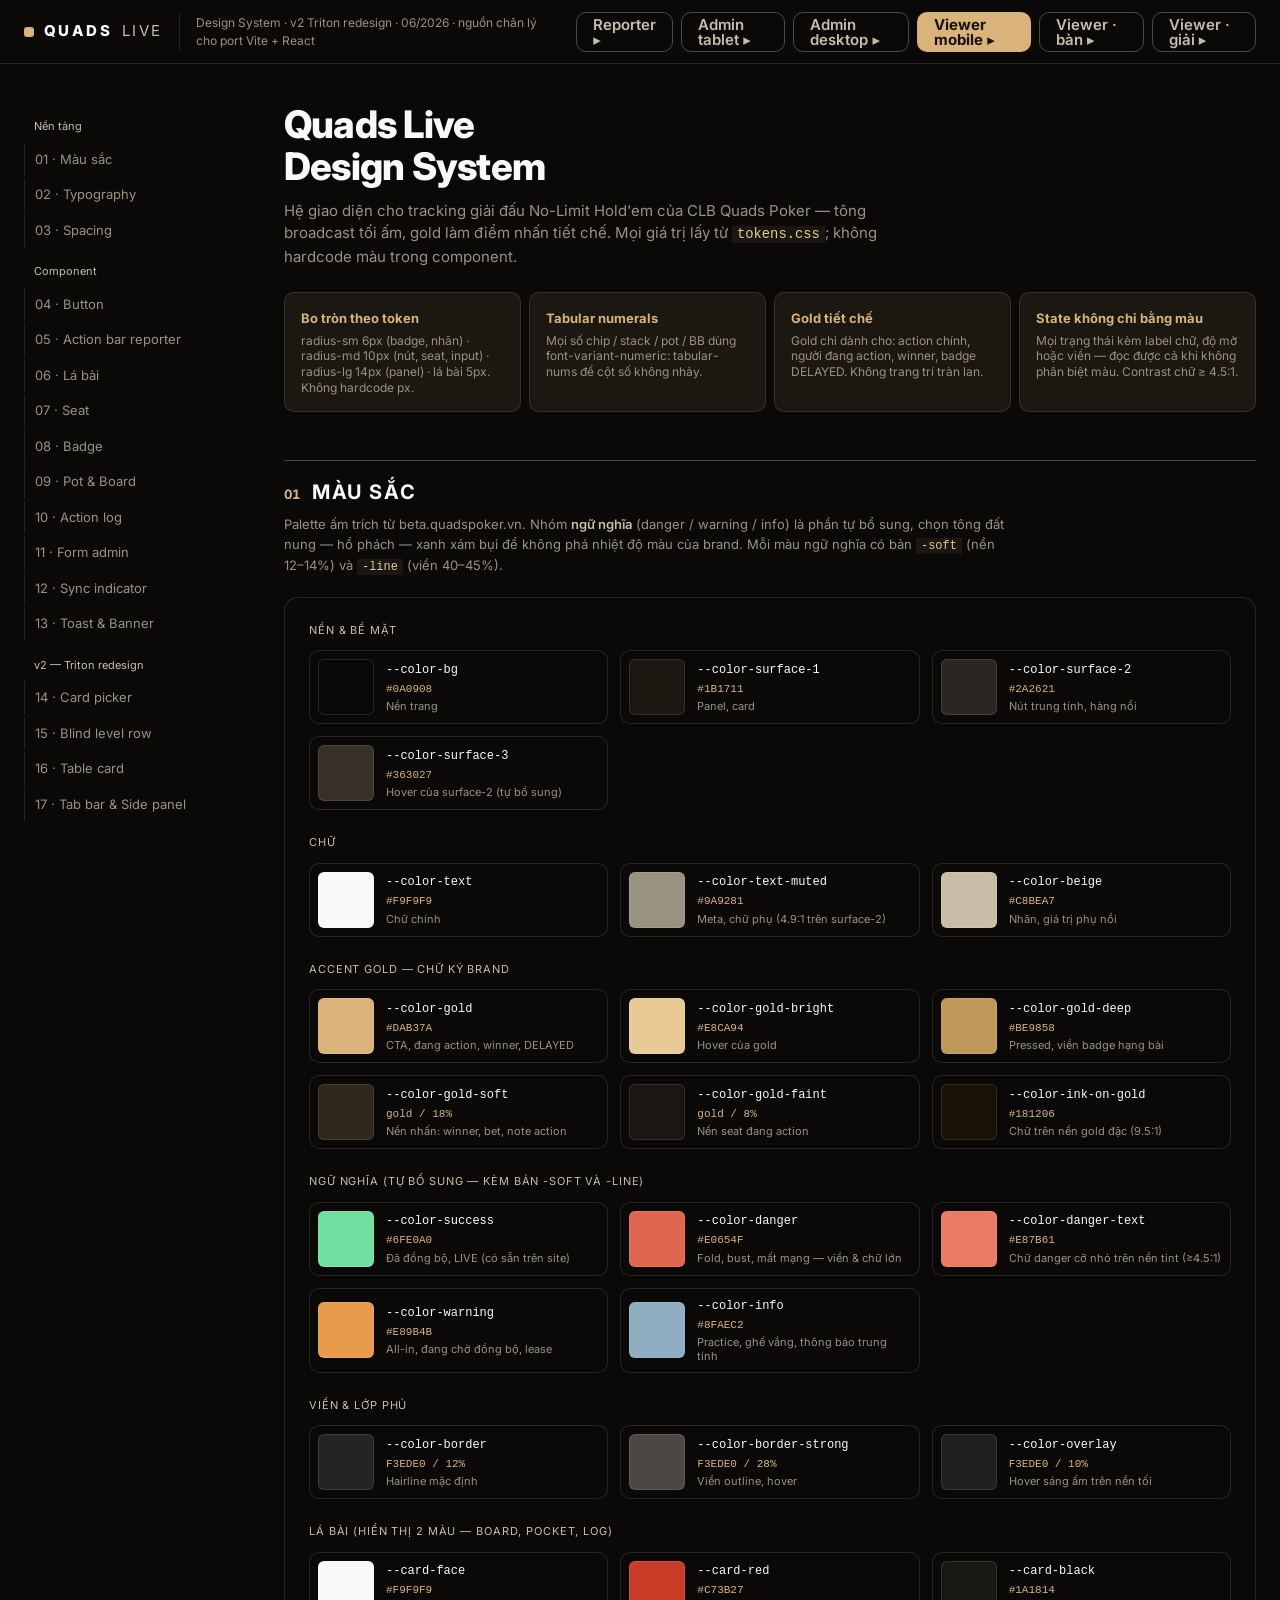
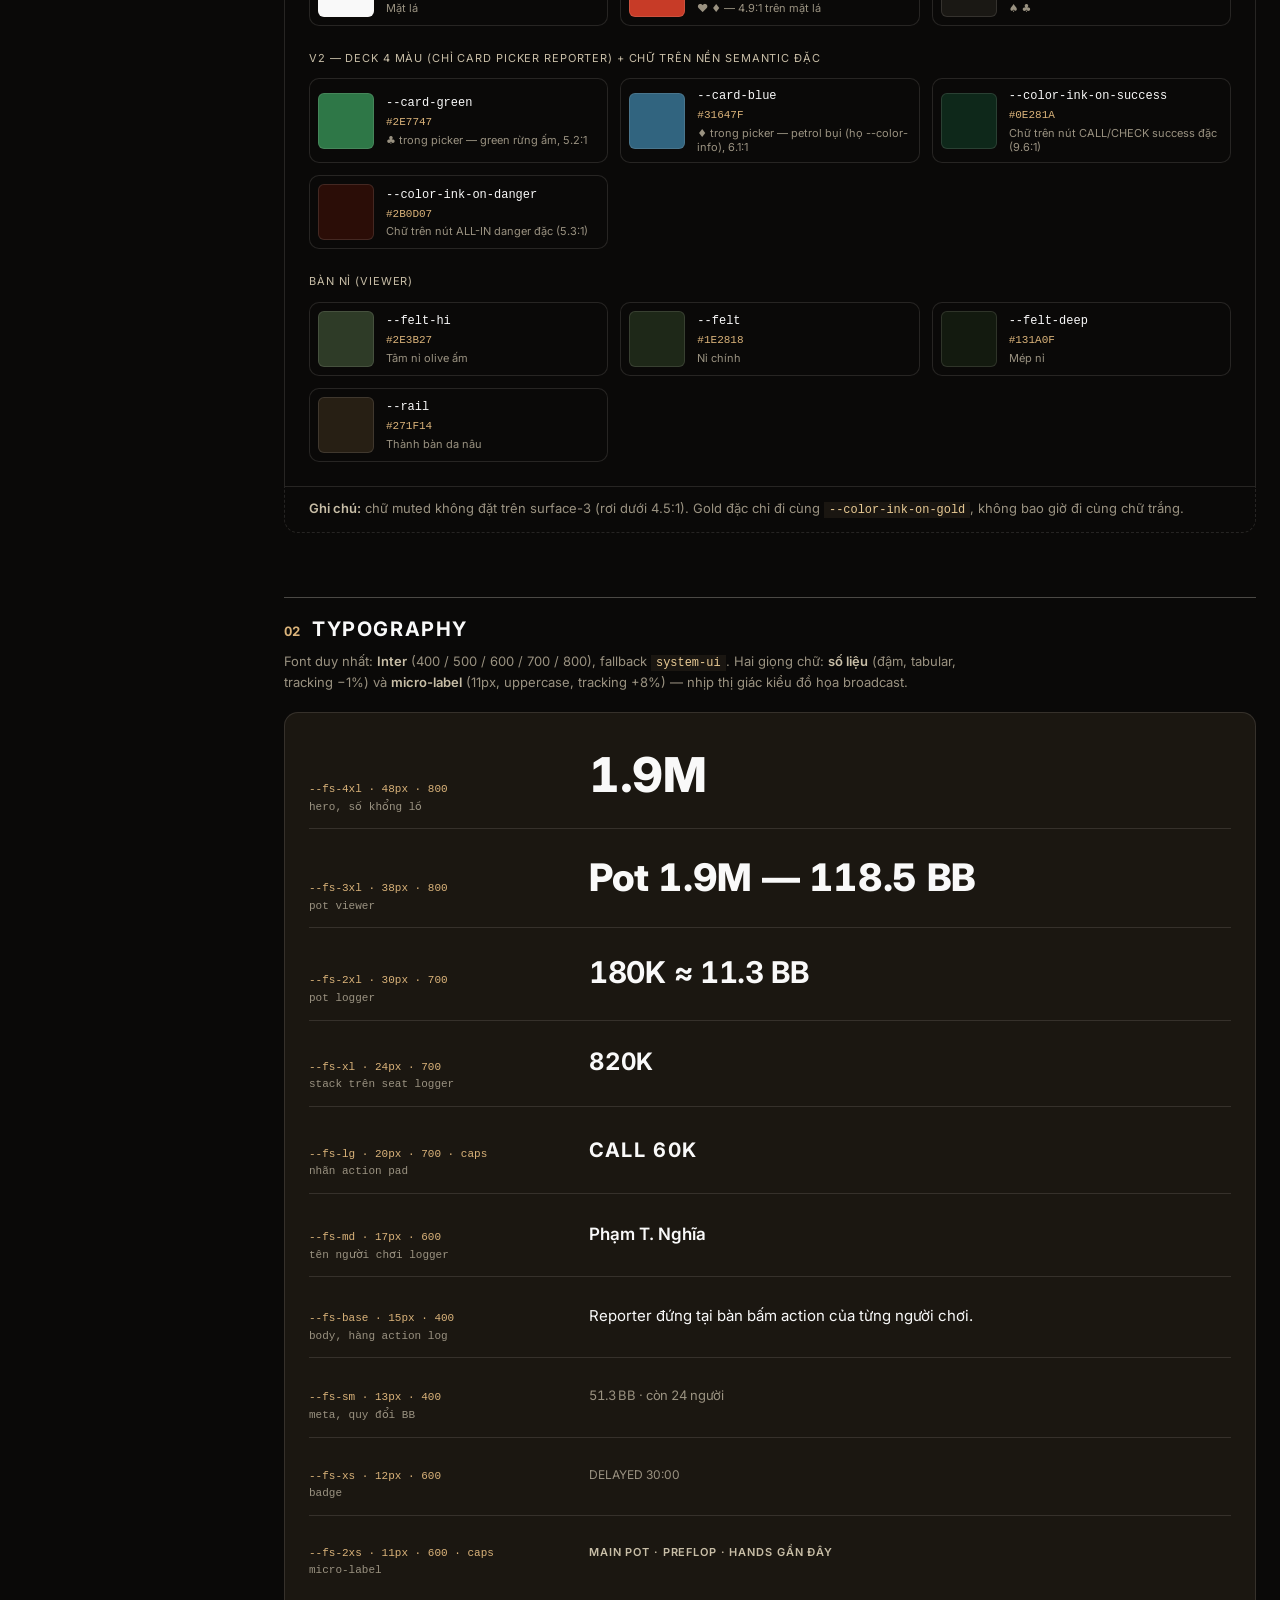
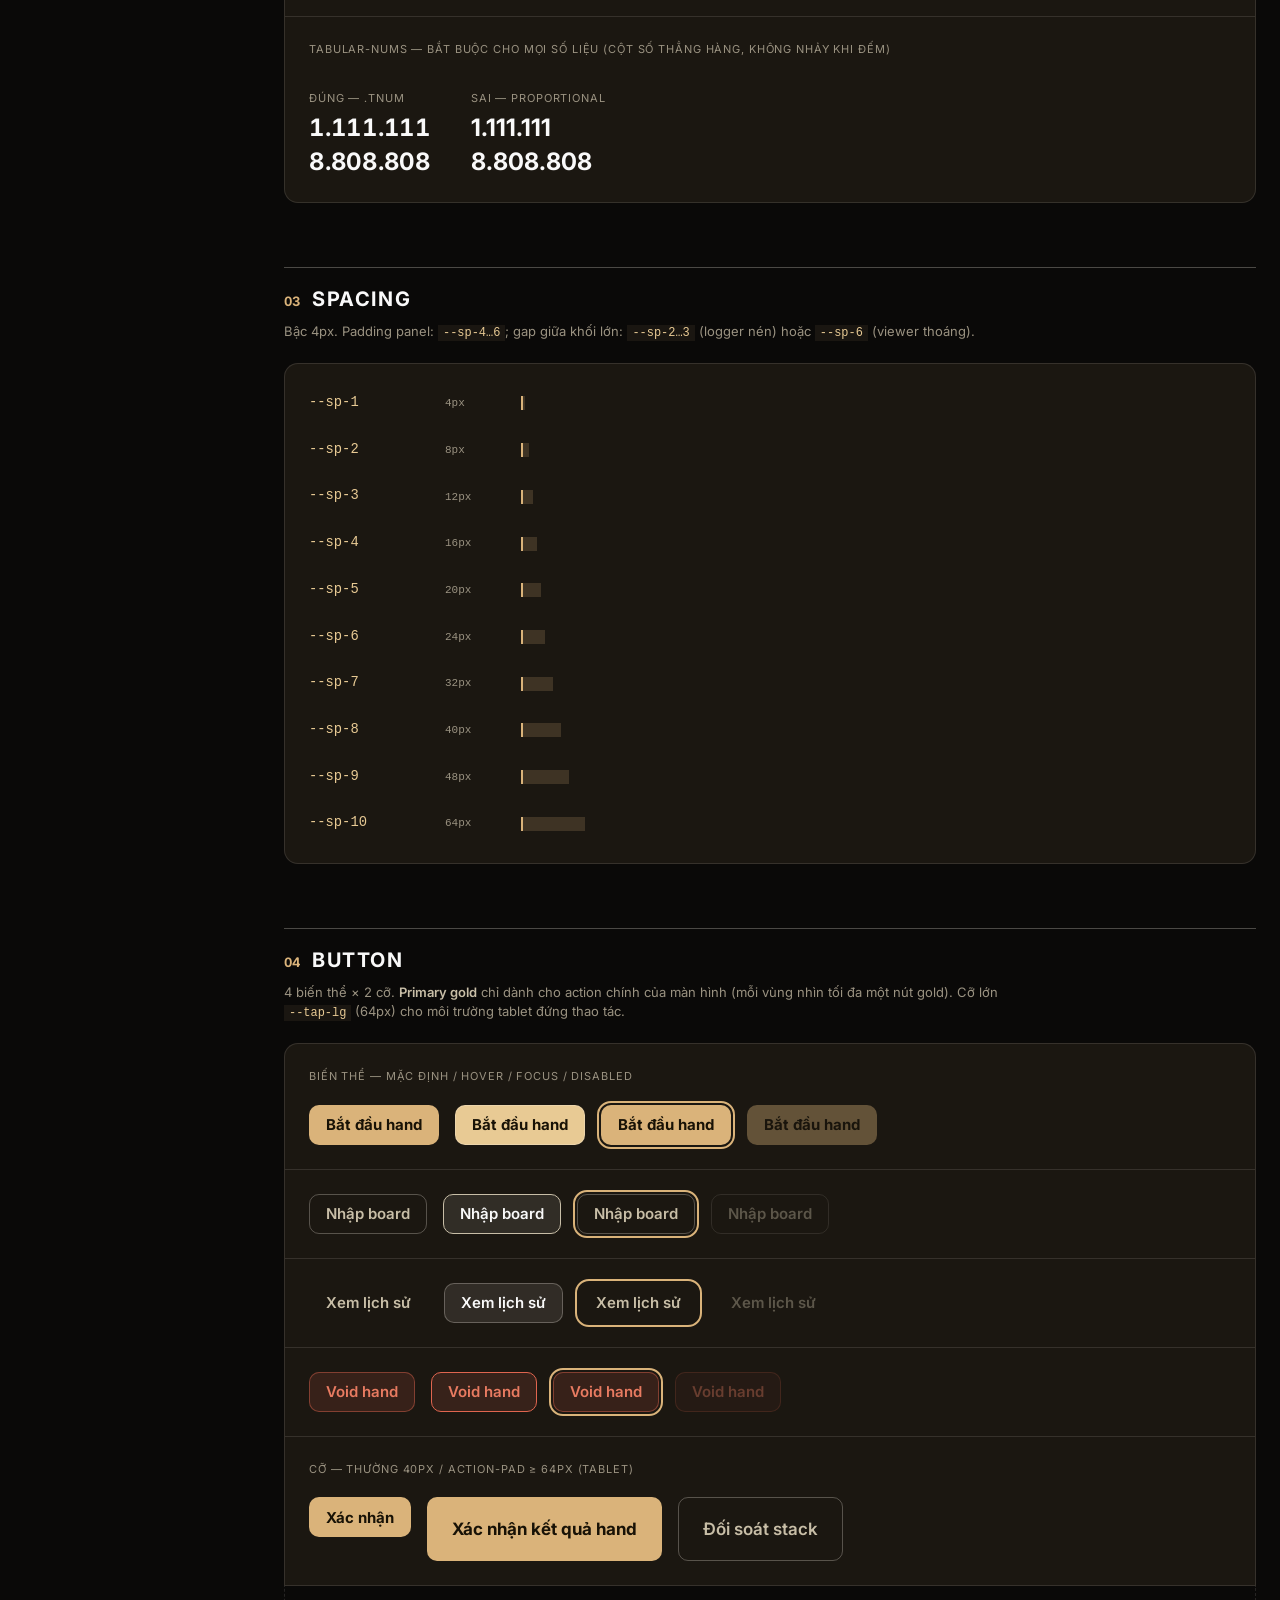
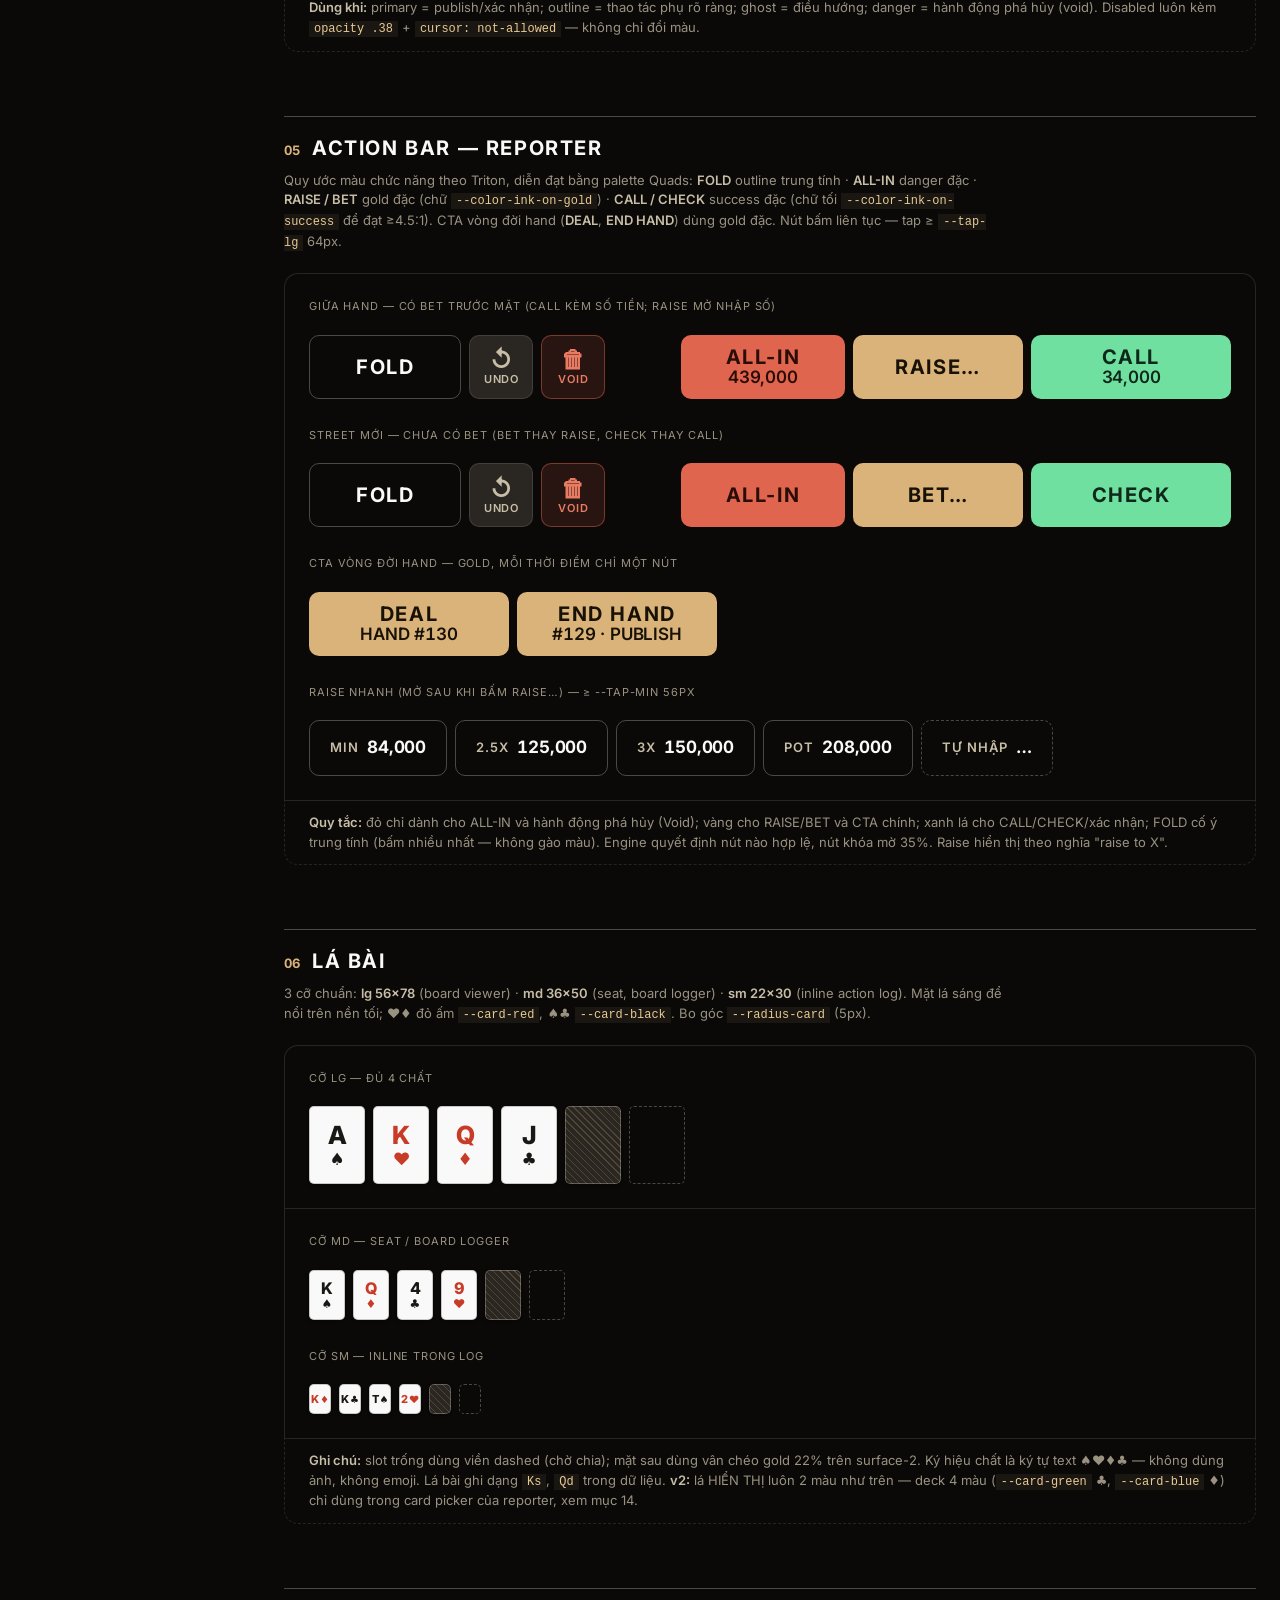
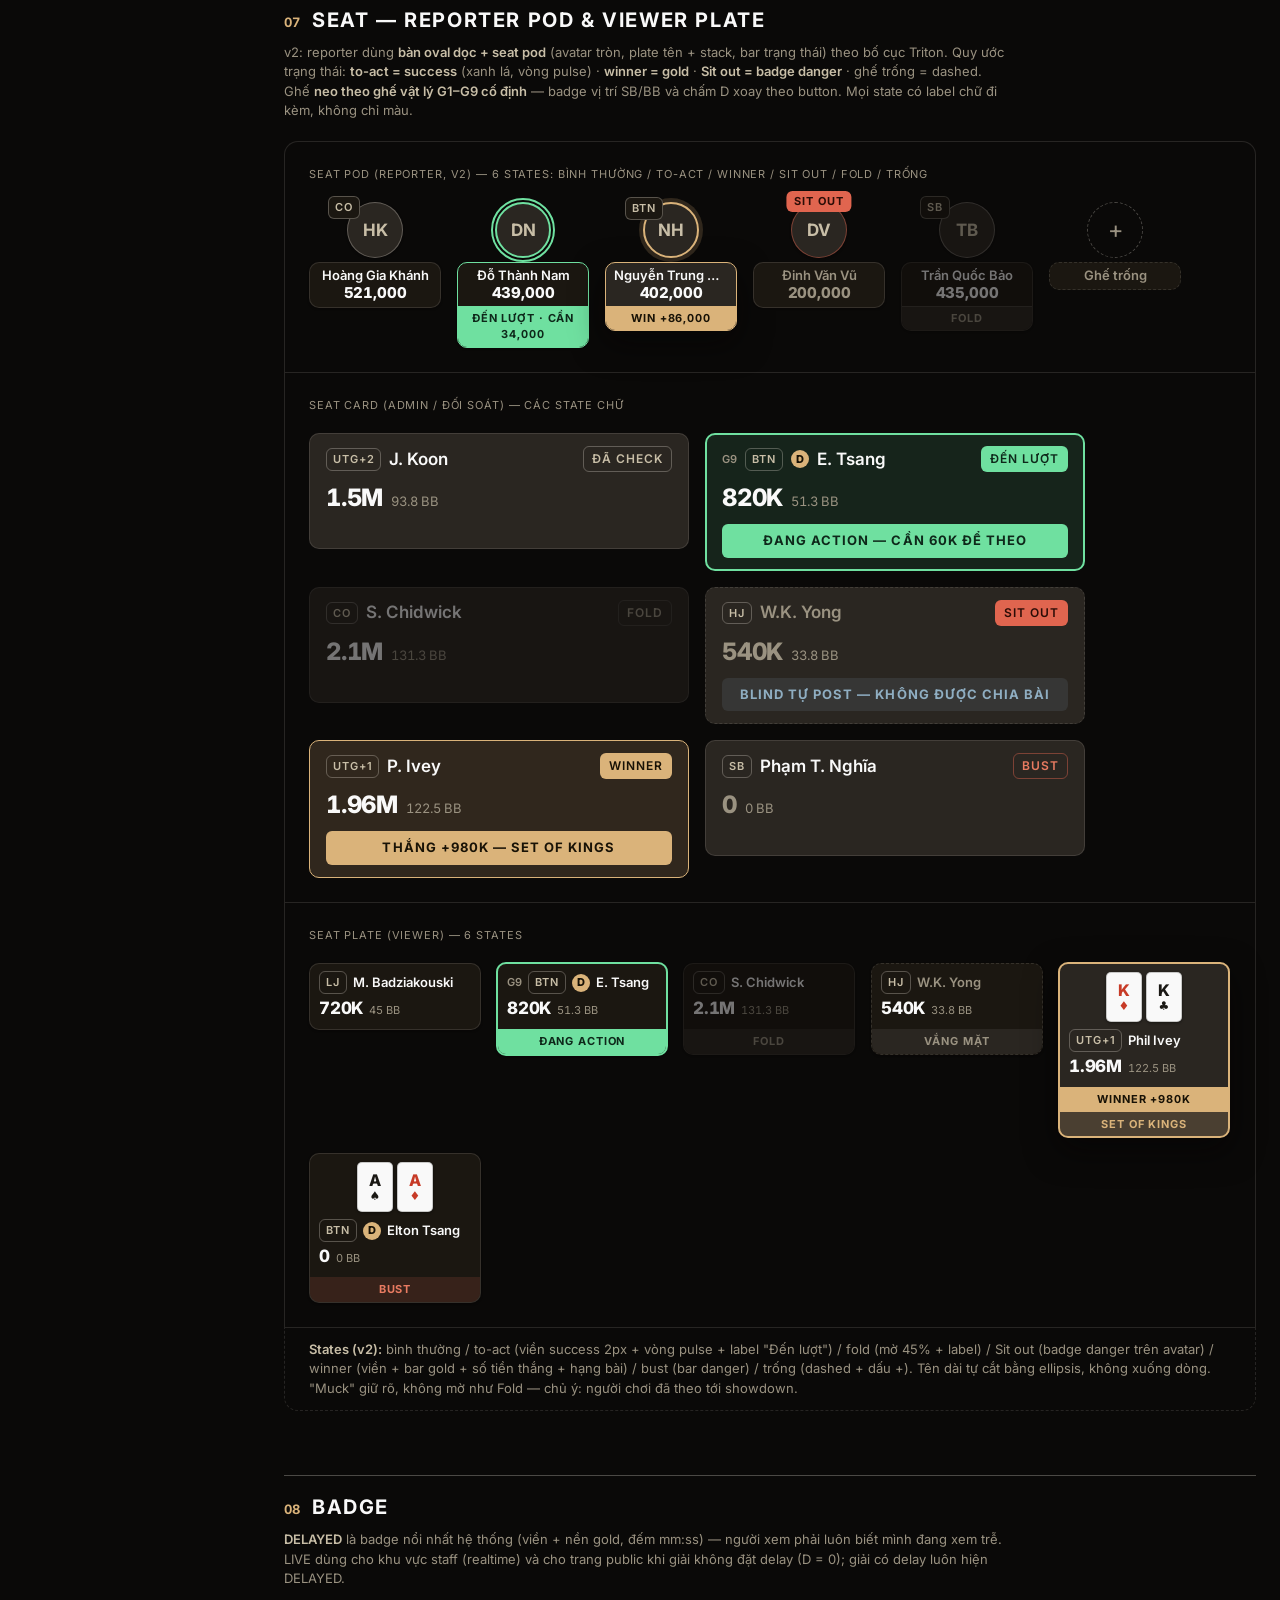
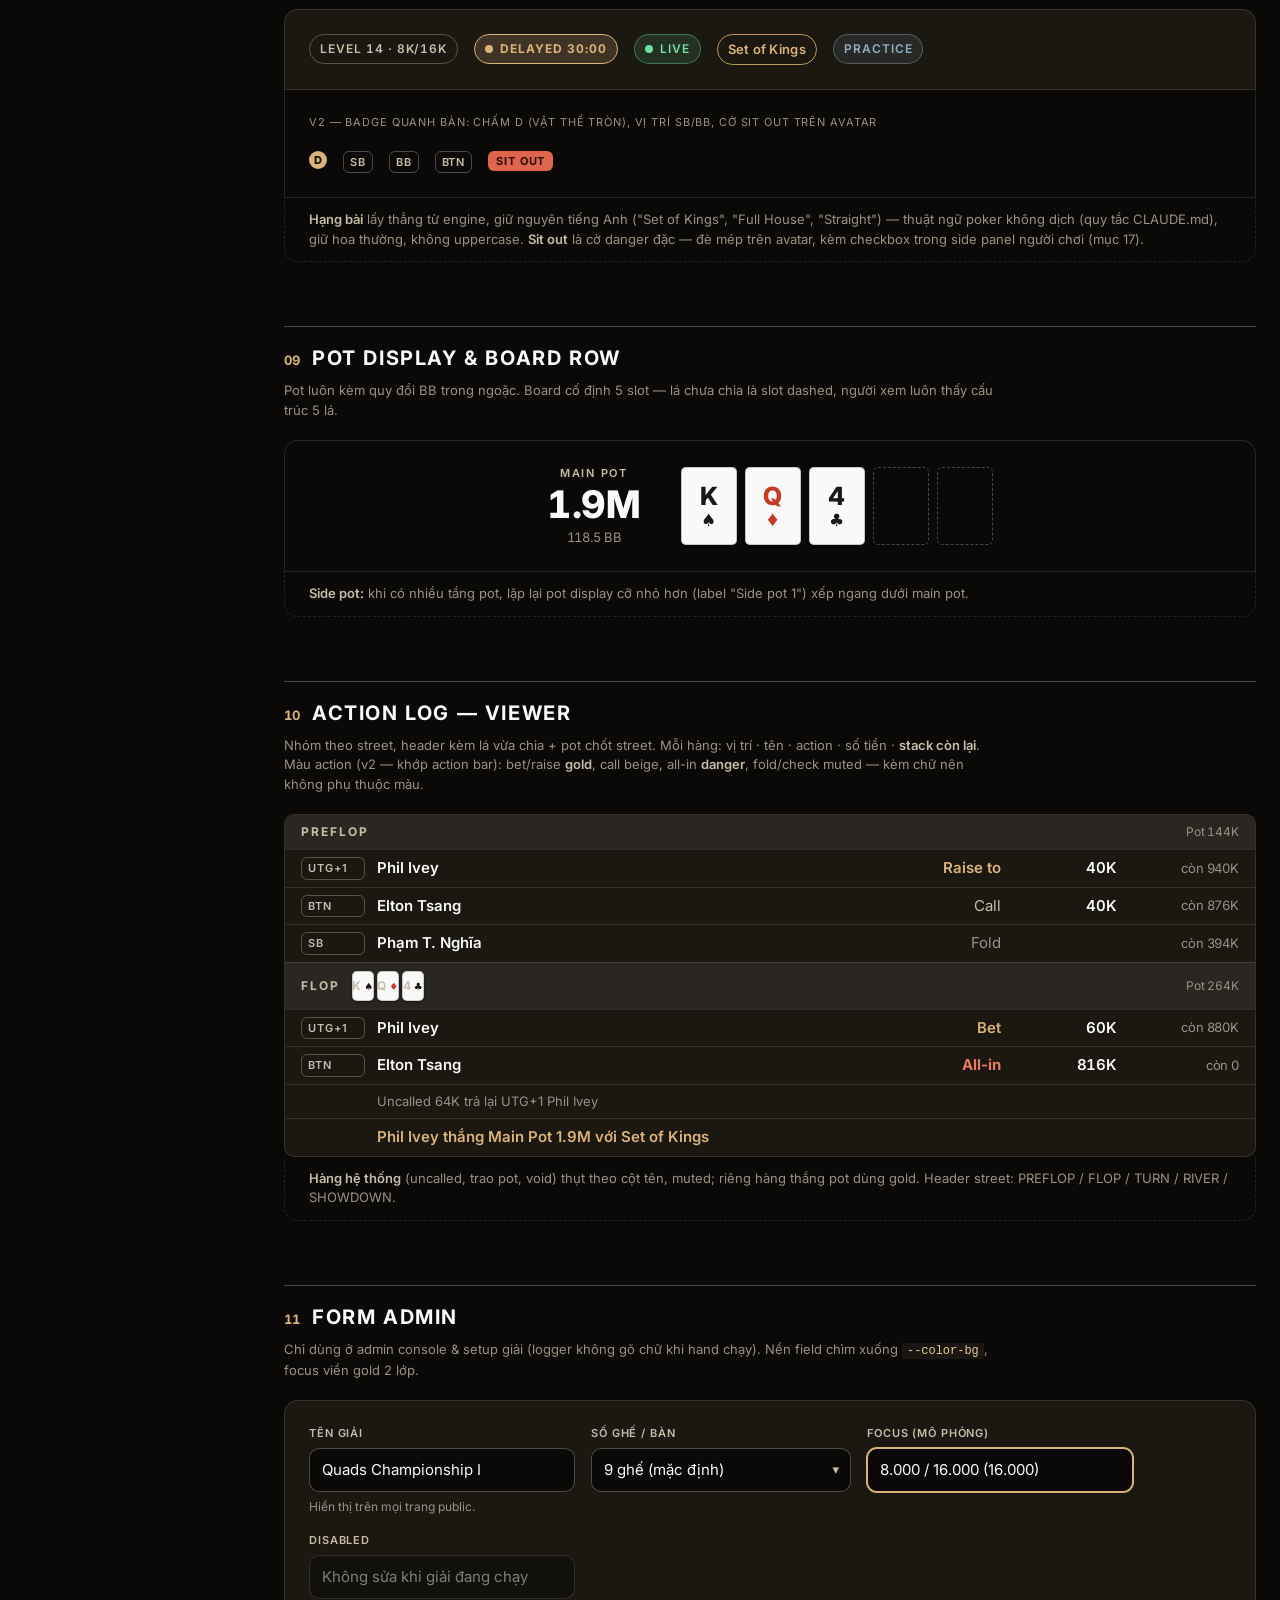
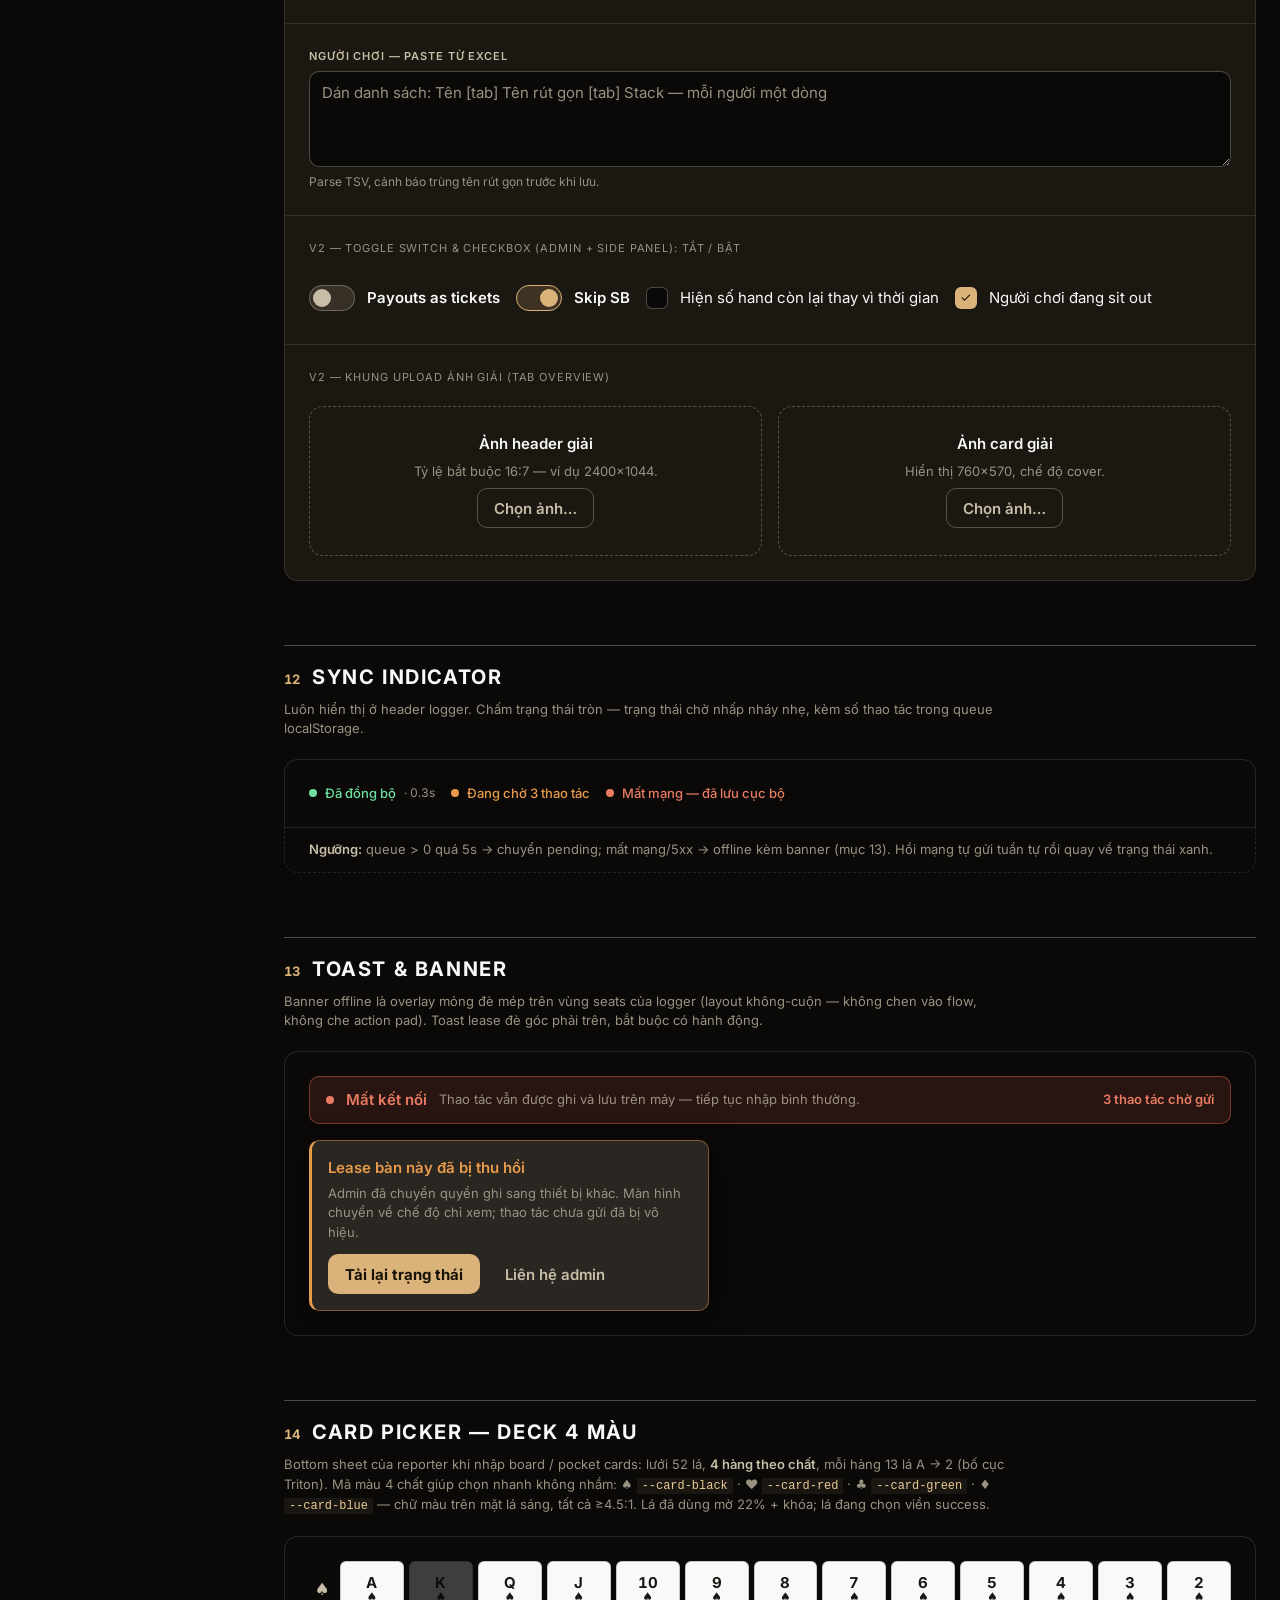
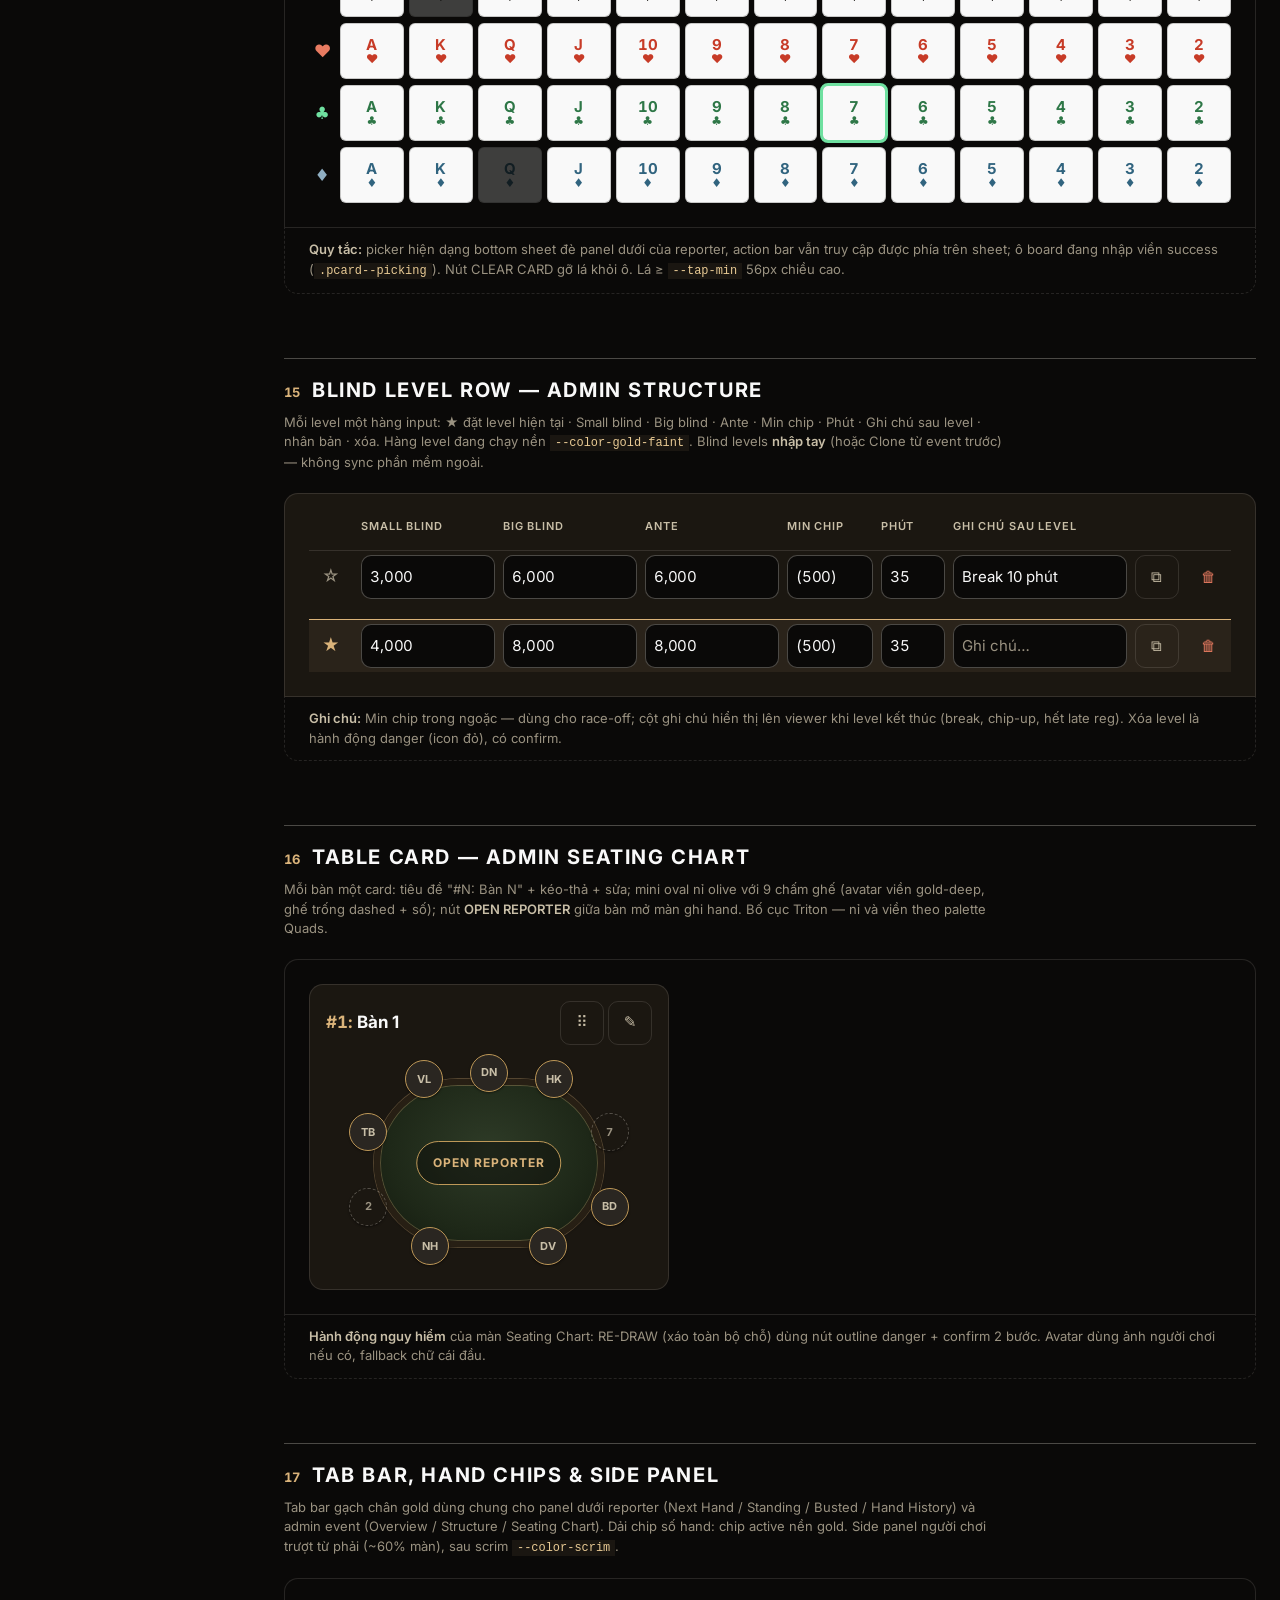
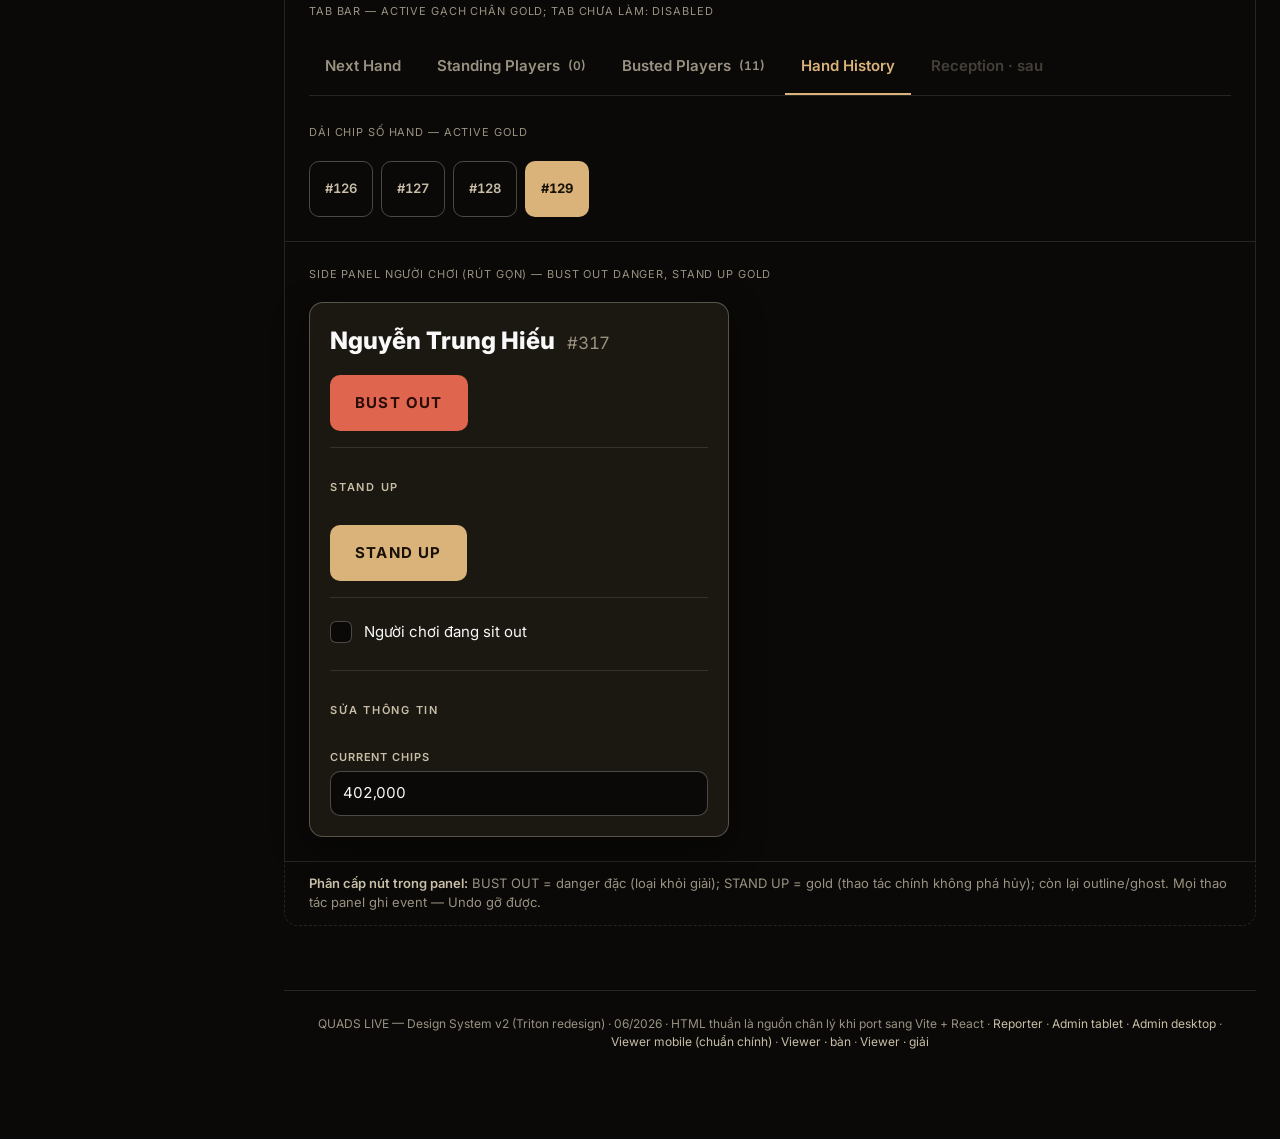
==== commit 4117a312: "Add files via upload" ====
--- a/design/design-system.html
+++ b/design/design-system.html
@@ -1300,7 +1300,7 @@
 
 <footer class="page-end">
   QUADS LIVE — Design System v2 (Triton redesign) · 06/2026 · HTML thuần là nguồn chân lý khi port sang Vite + React ·
-  <a href="mockup-logger.html">Reporter</a> · <a href="mockup-admin.html">Admin</a> · <a href="mockup-viewer-mobile.html">Viewer Mobile (chuẩn chính)</a> · <a href="mockup-viewer.html">Viewer Desktop</a>
+  <a href="mockup-logger.html">Reporter</a> · <a href="mockup-admin.html">Admin tablet</a> · <a href="mockup-admin-desktop.html">Admin desktop</a> · <a href="mockup-viewer-mobile.html">Viewer mobile (chuẩn chính)</a> · <a href="mockup-viewer.html">Viewer · bàn</a> · <a href="mockup-viewer-desktop.html">Viewer · giải</a>
 </footer>
 
 </main>
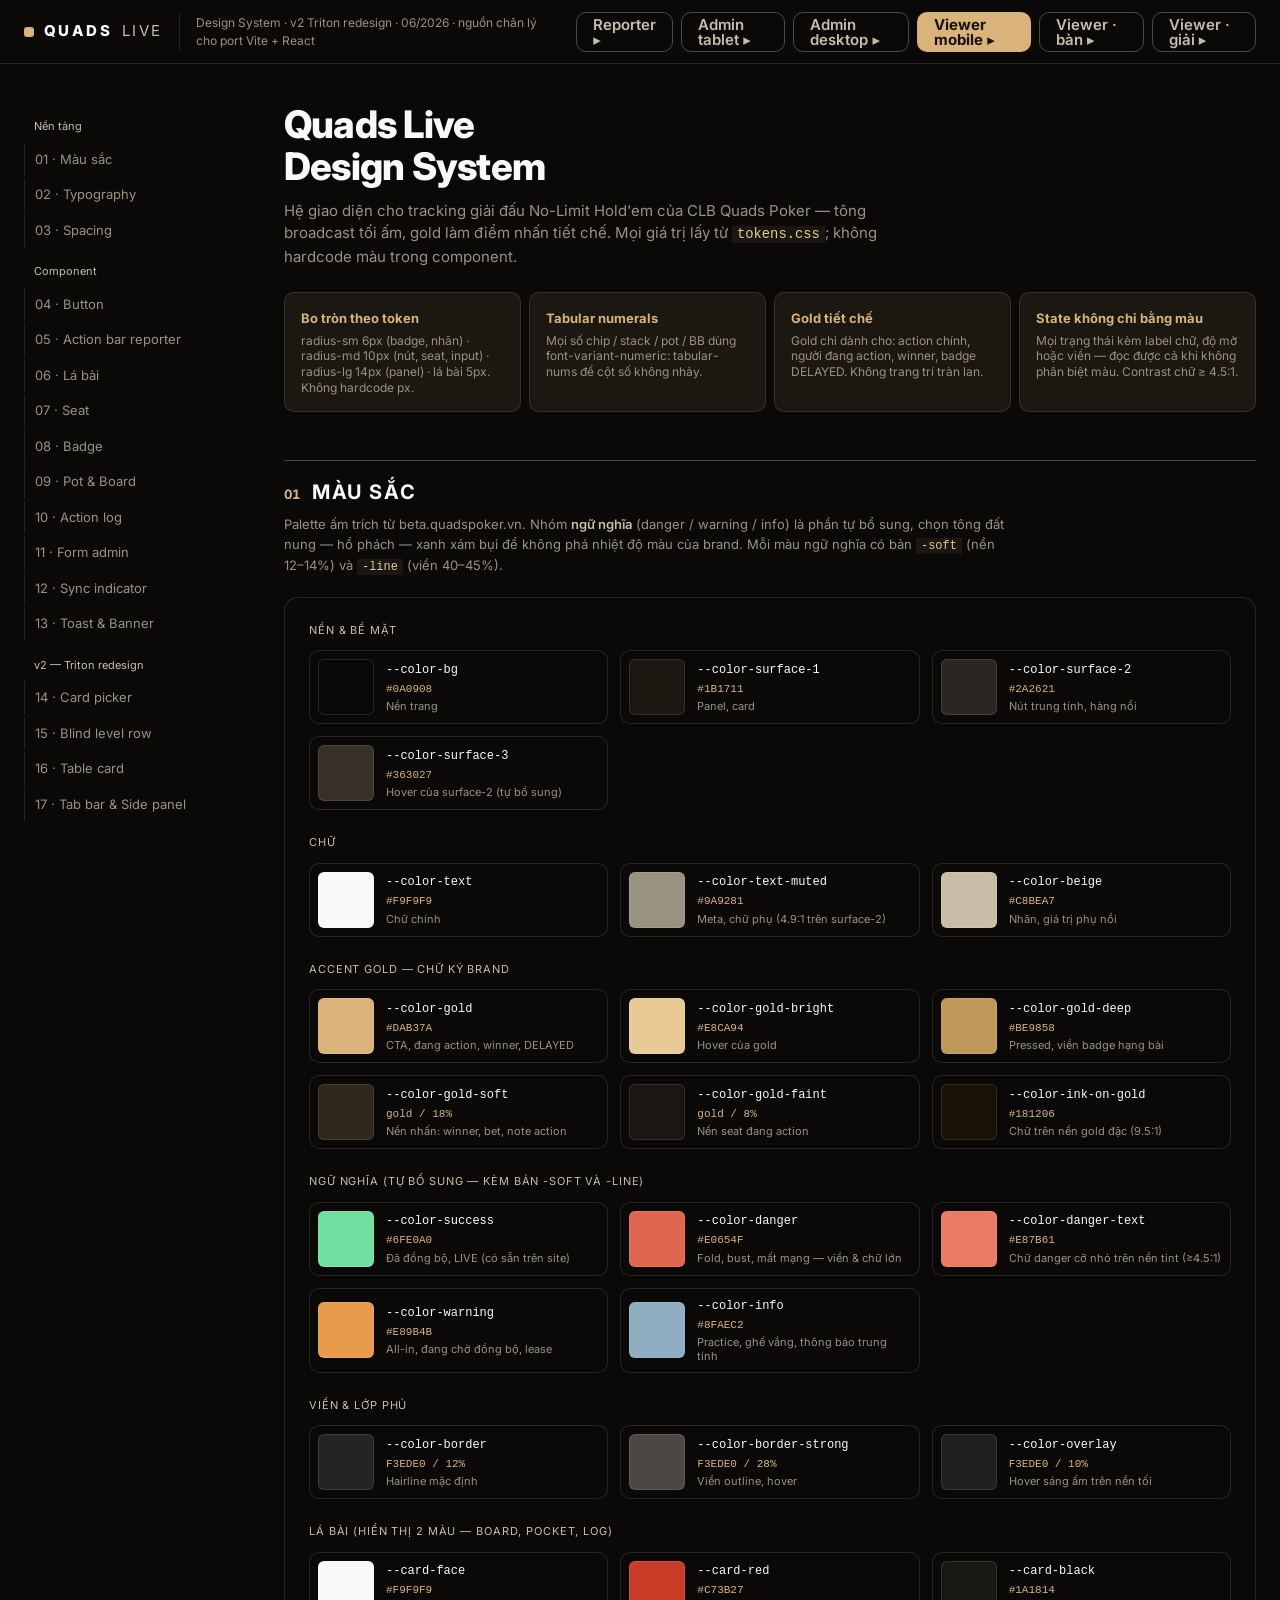
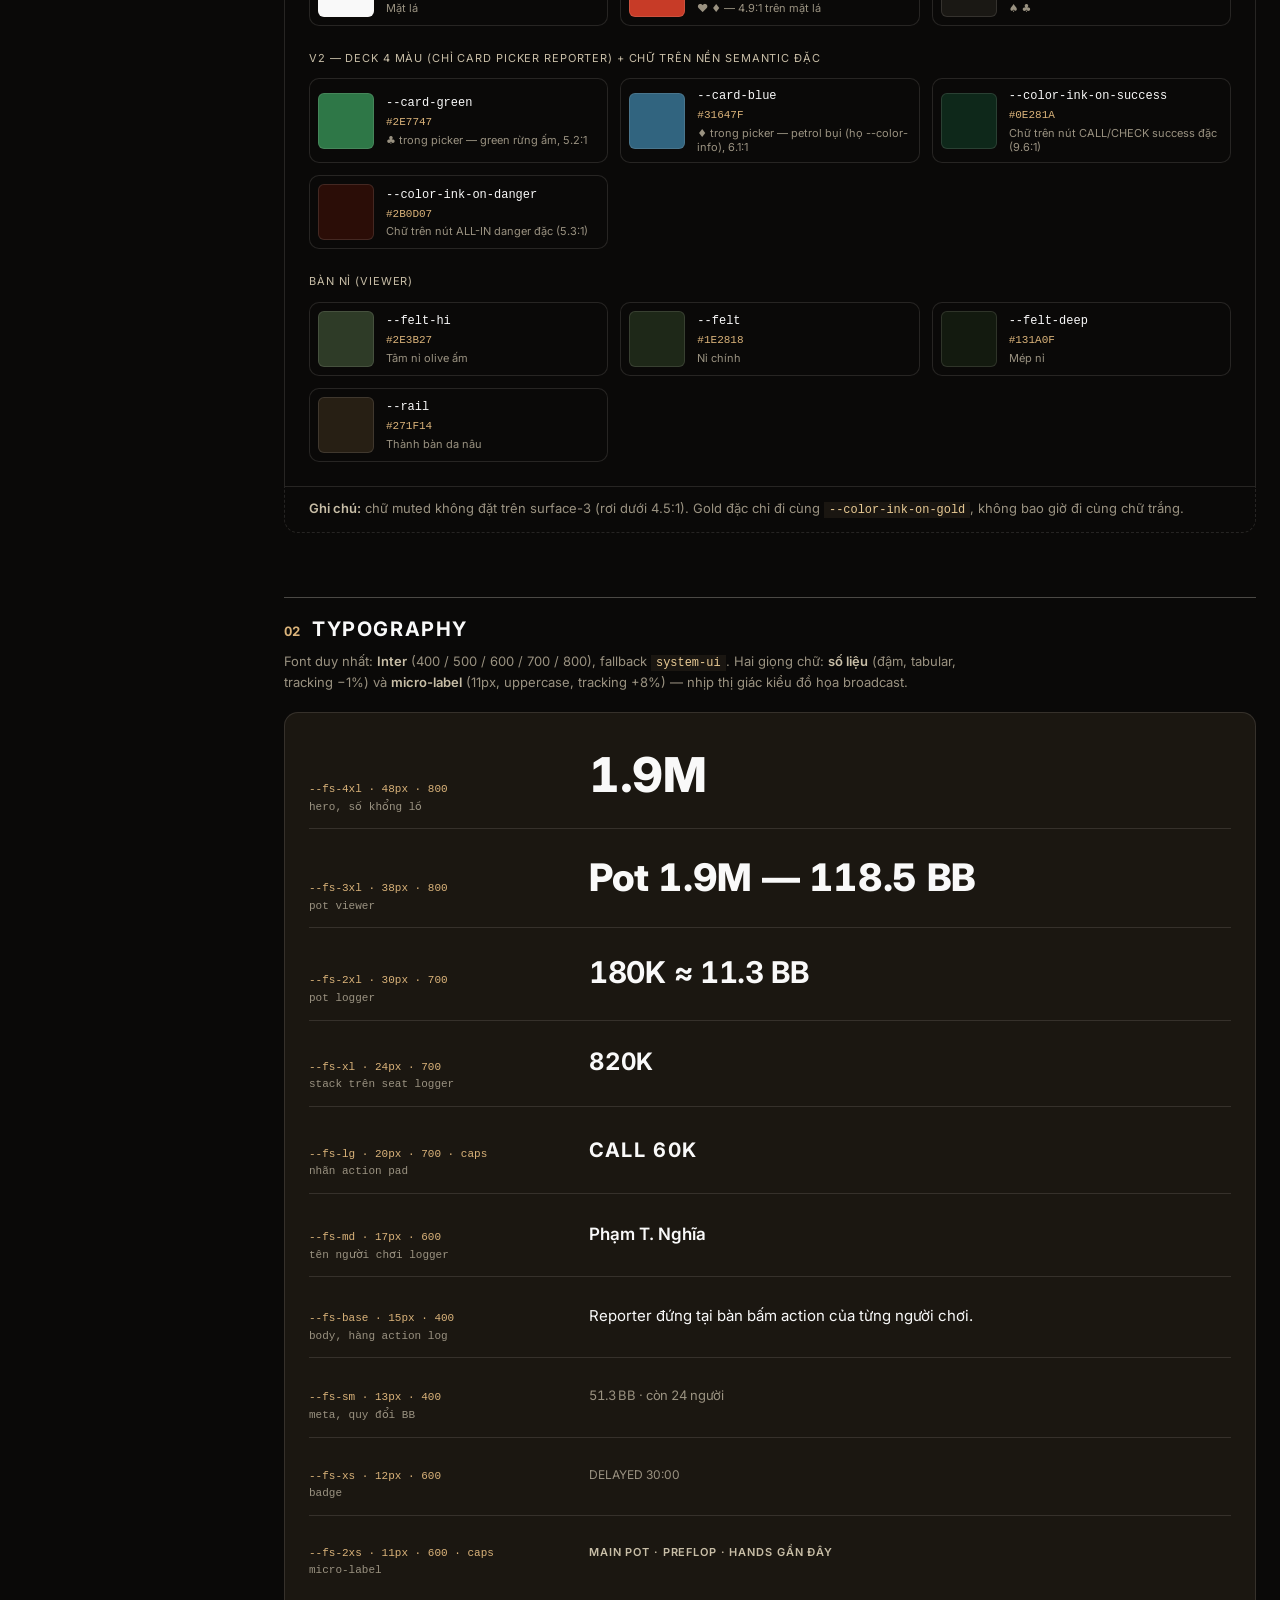
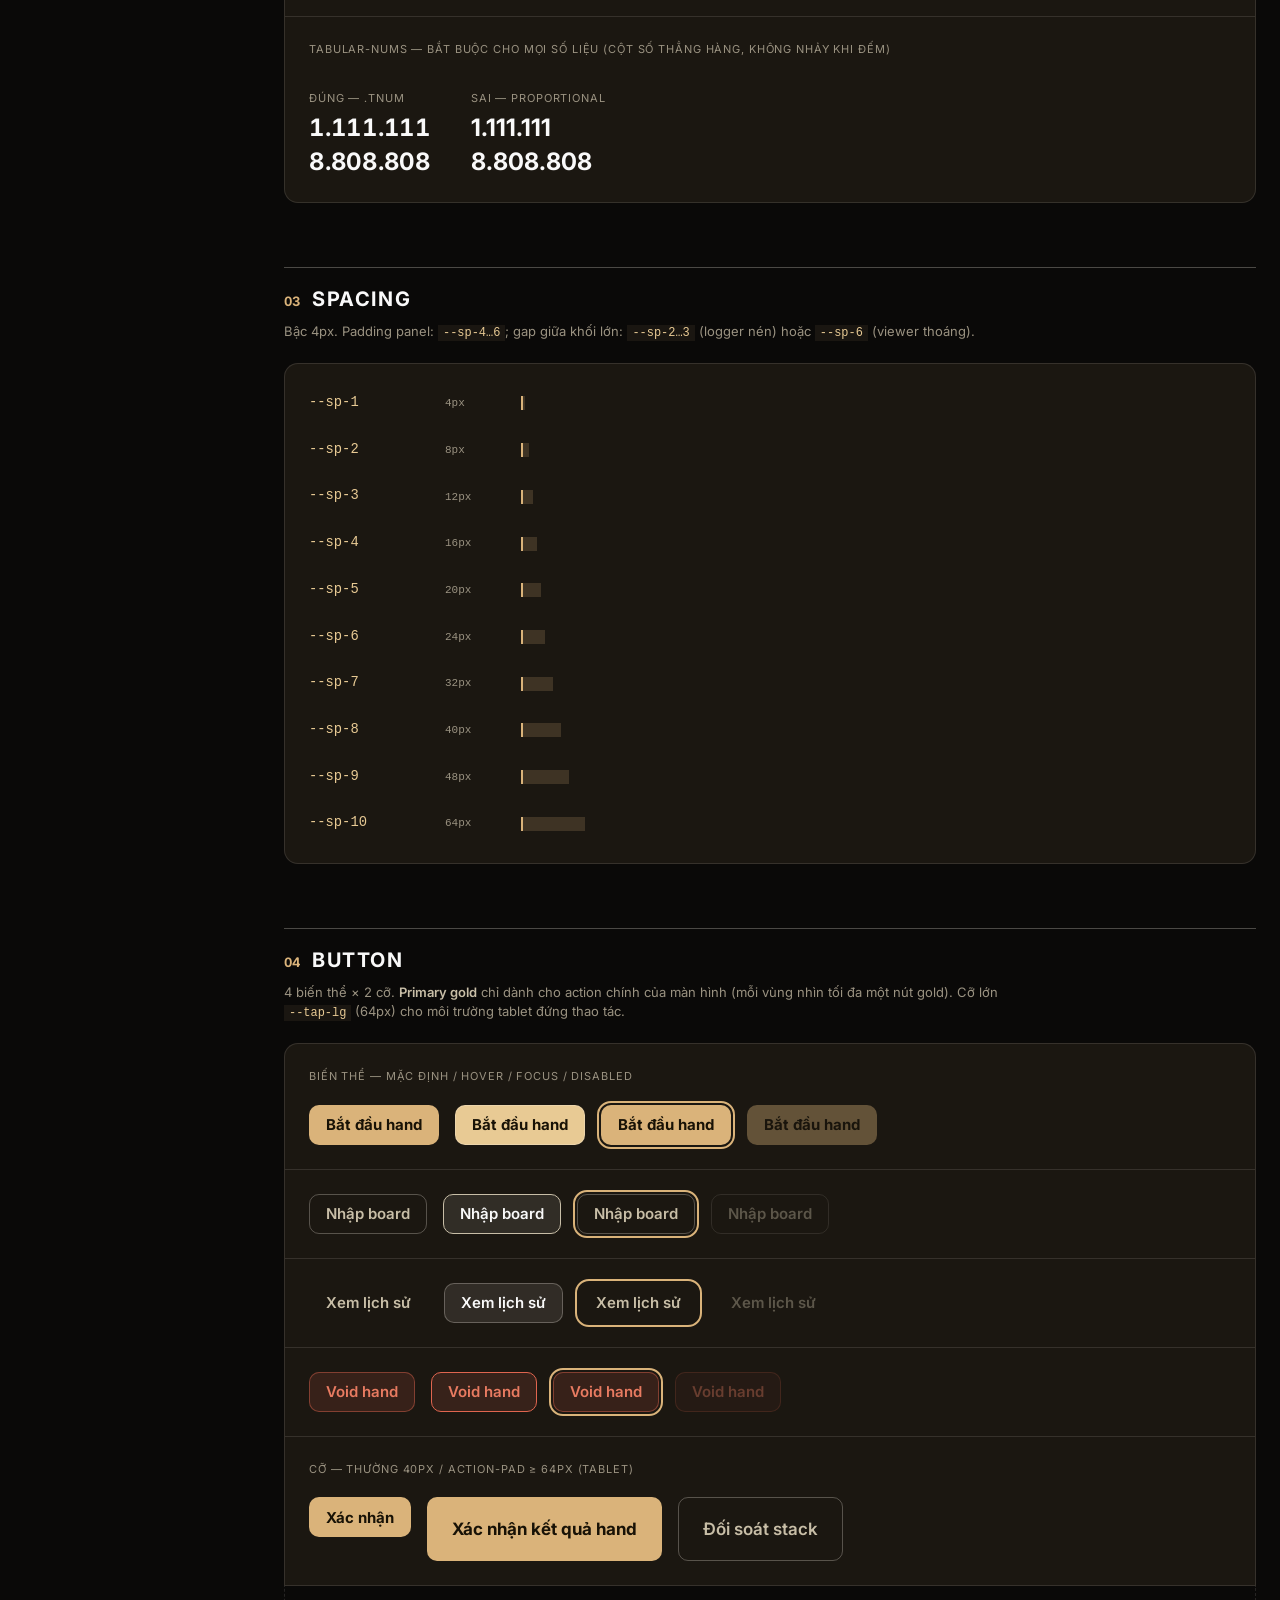
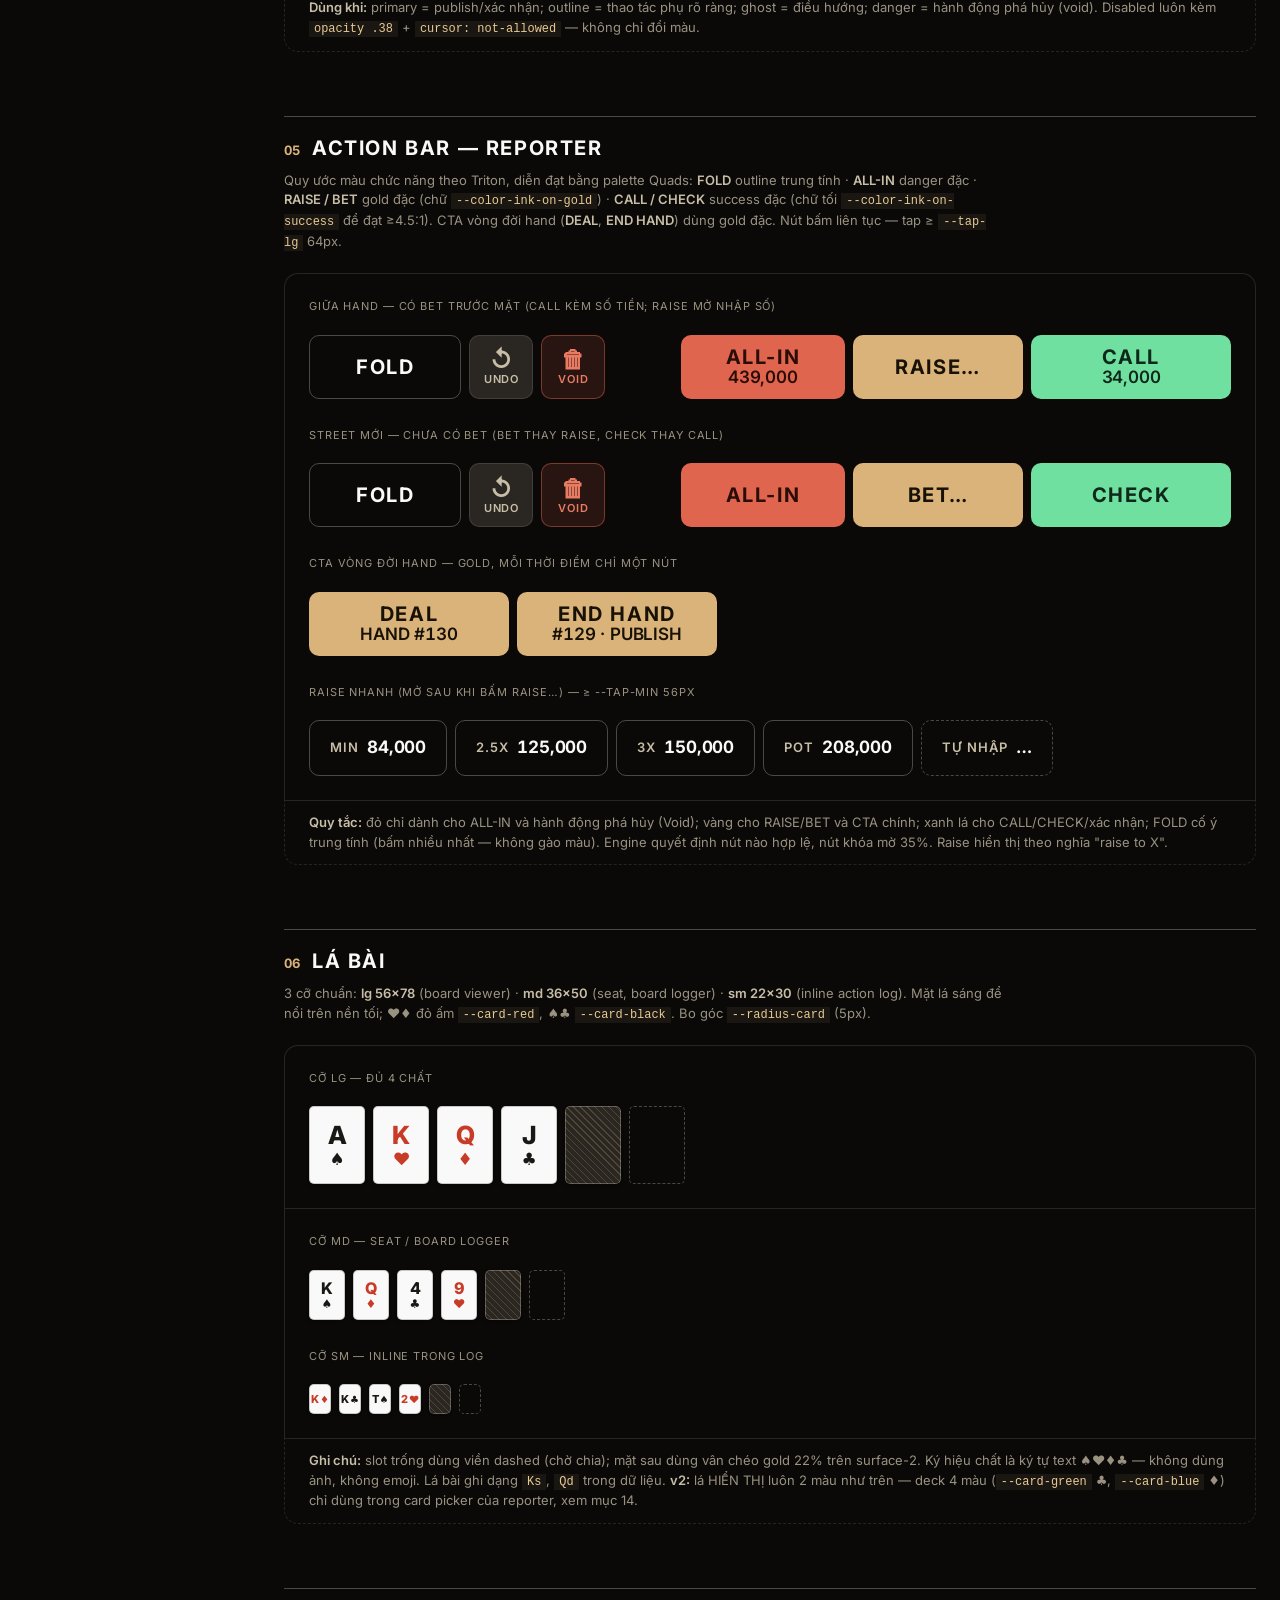
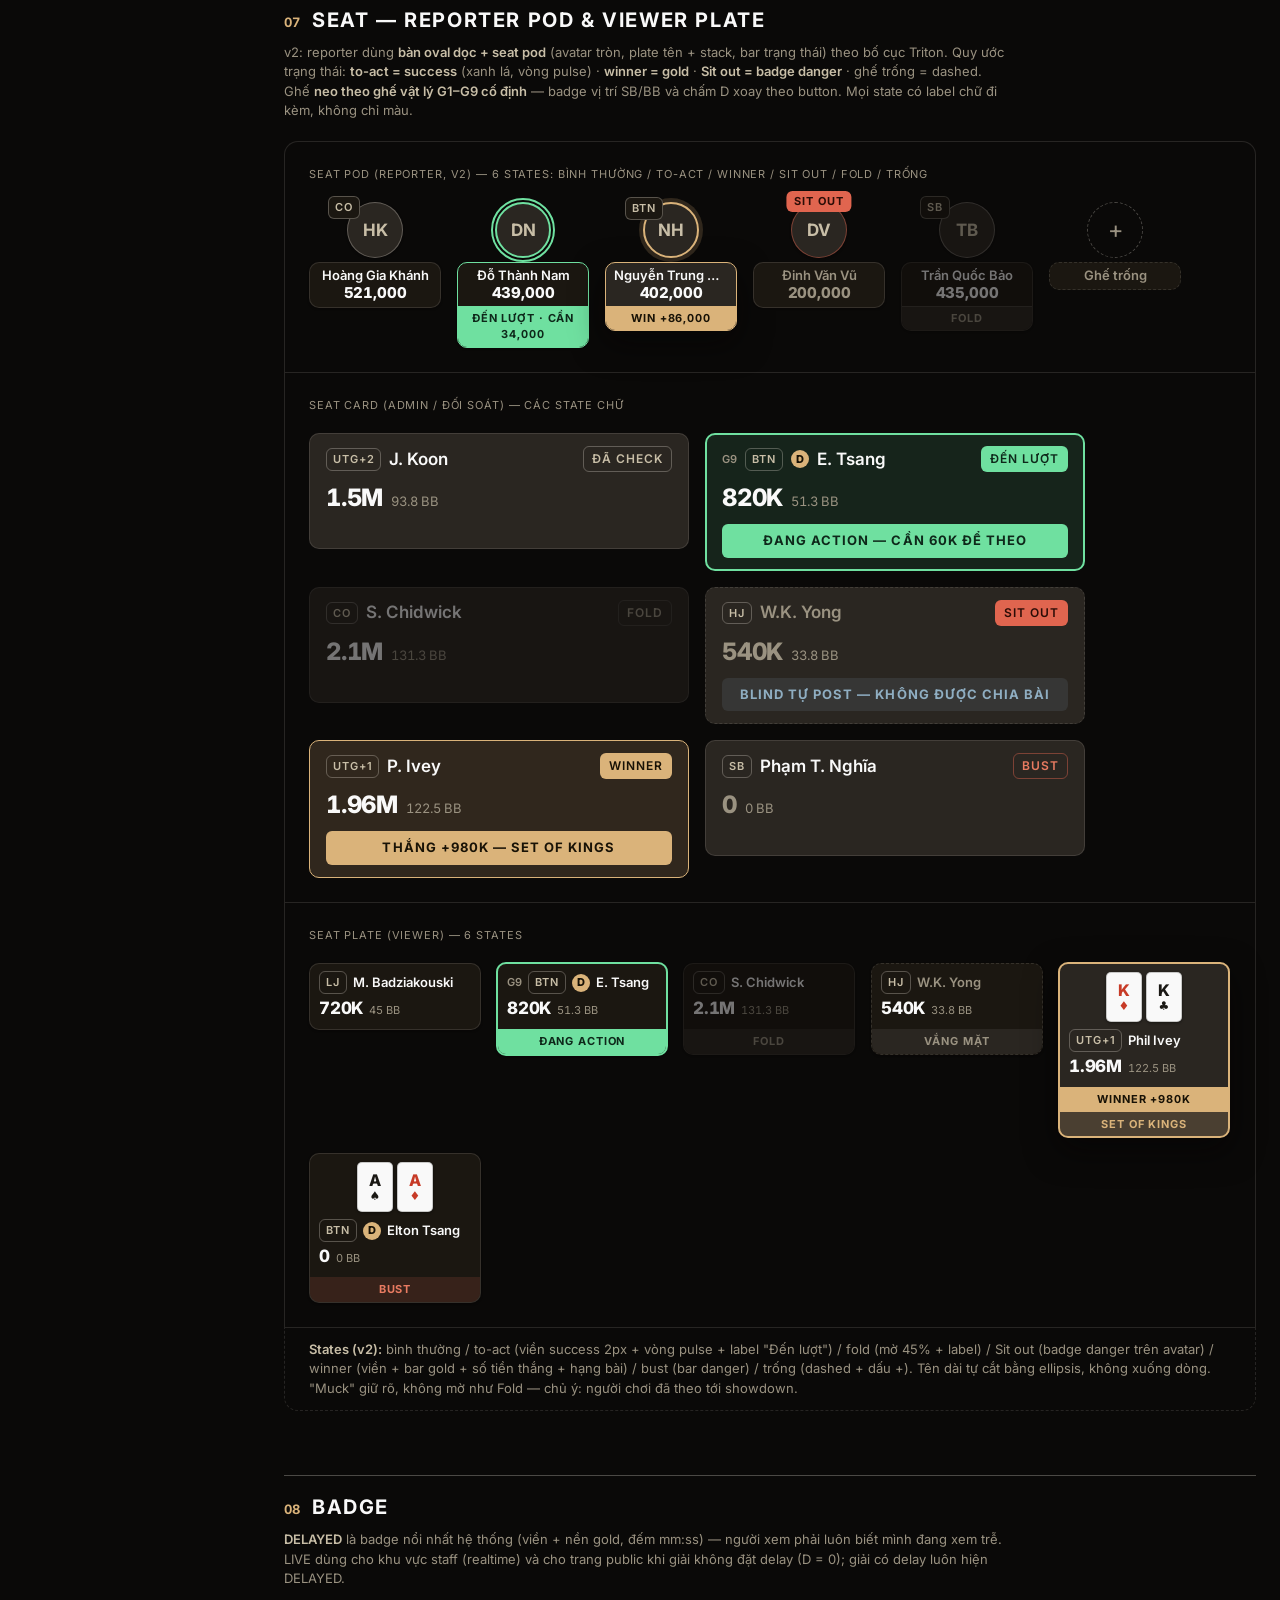
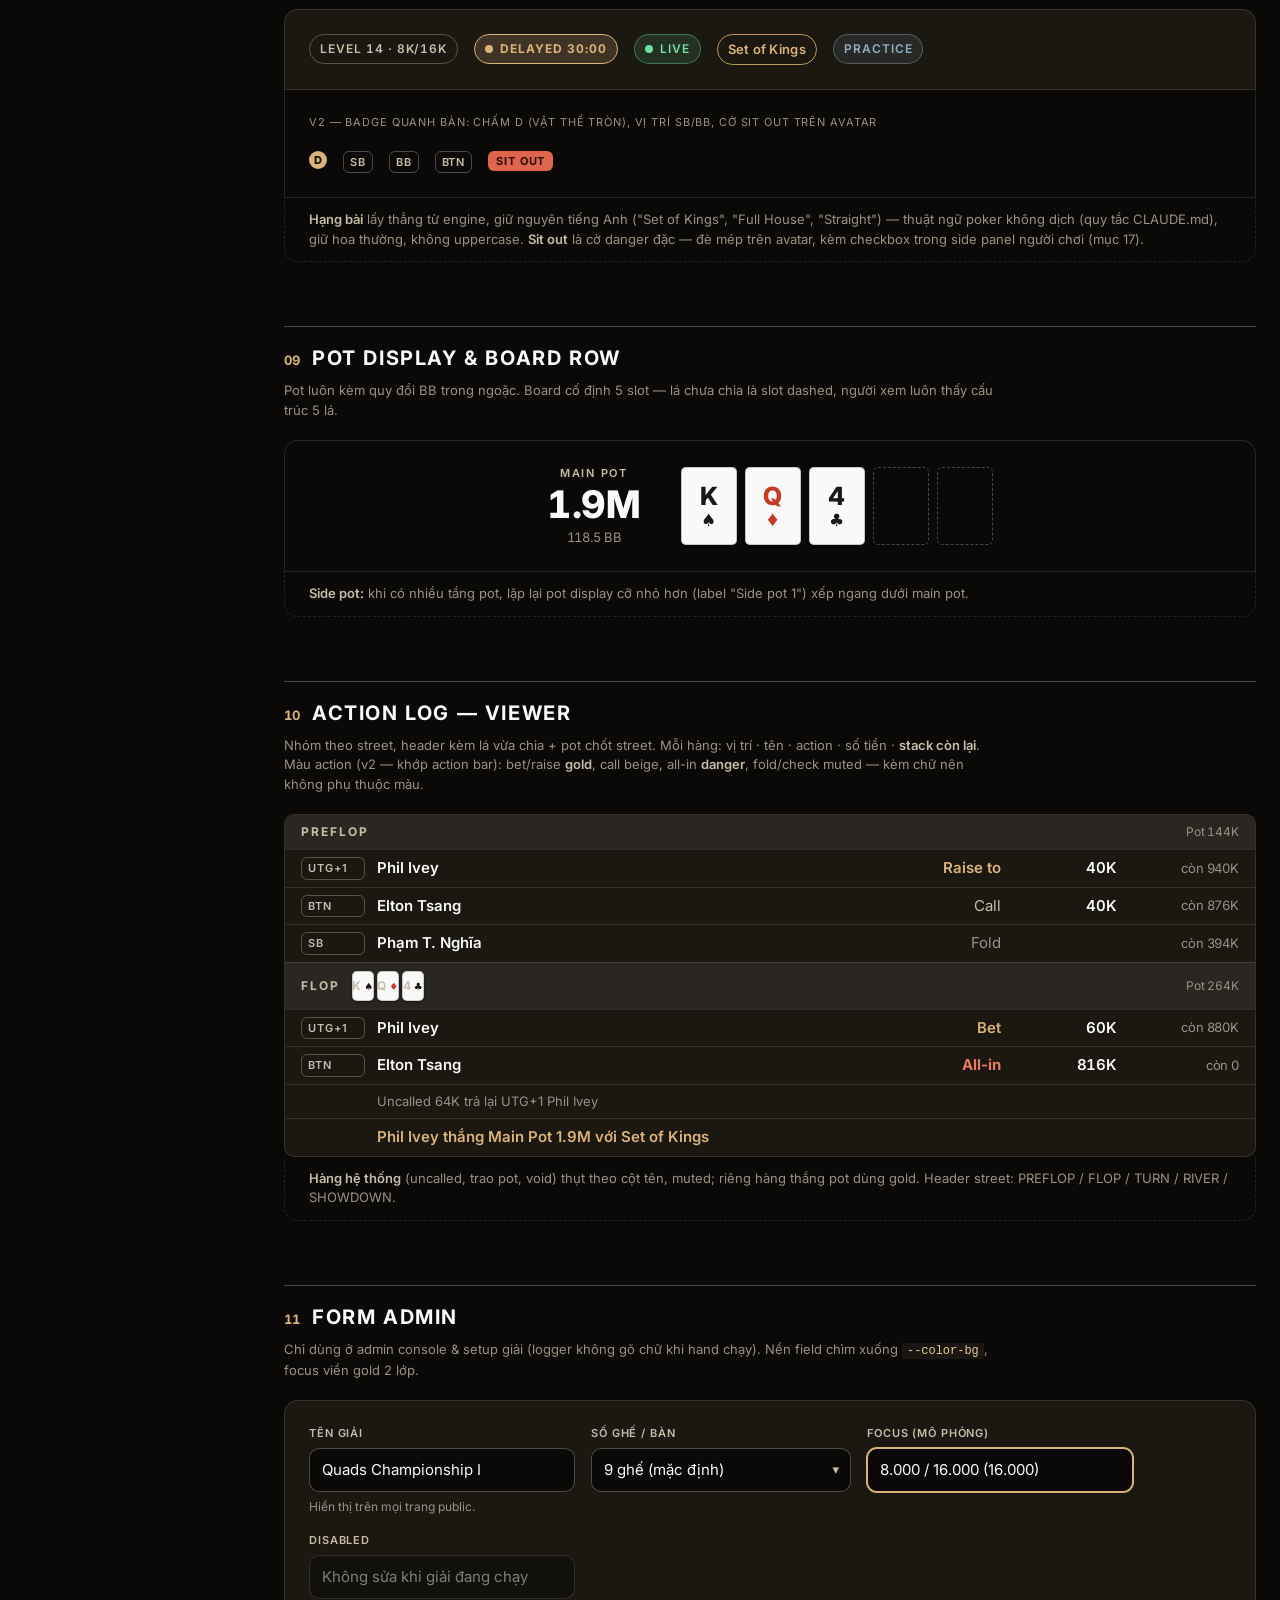
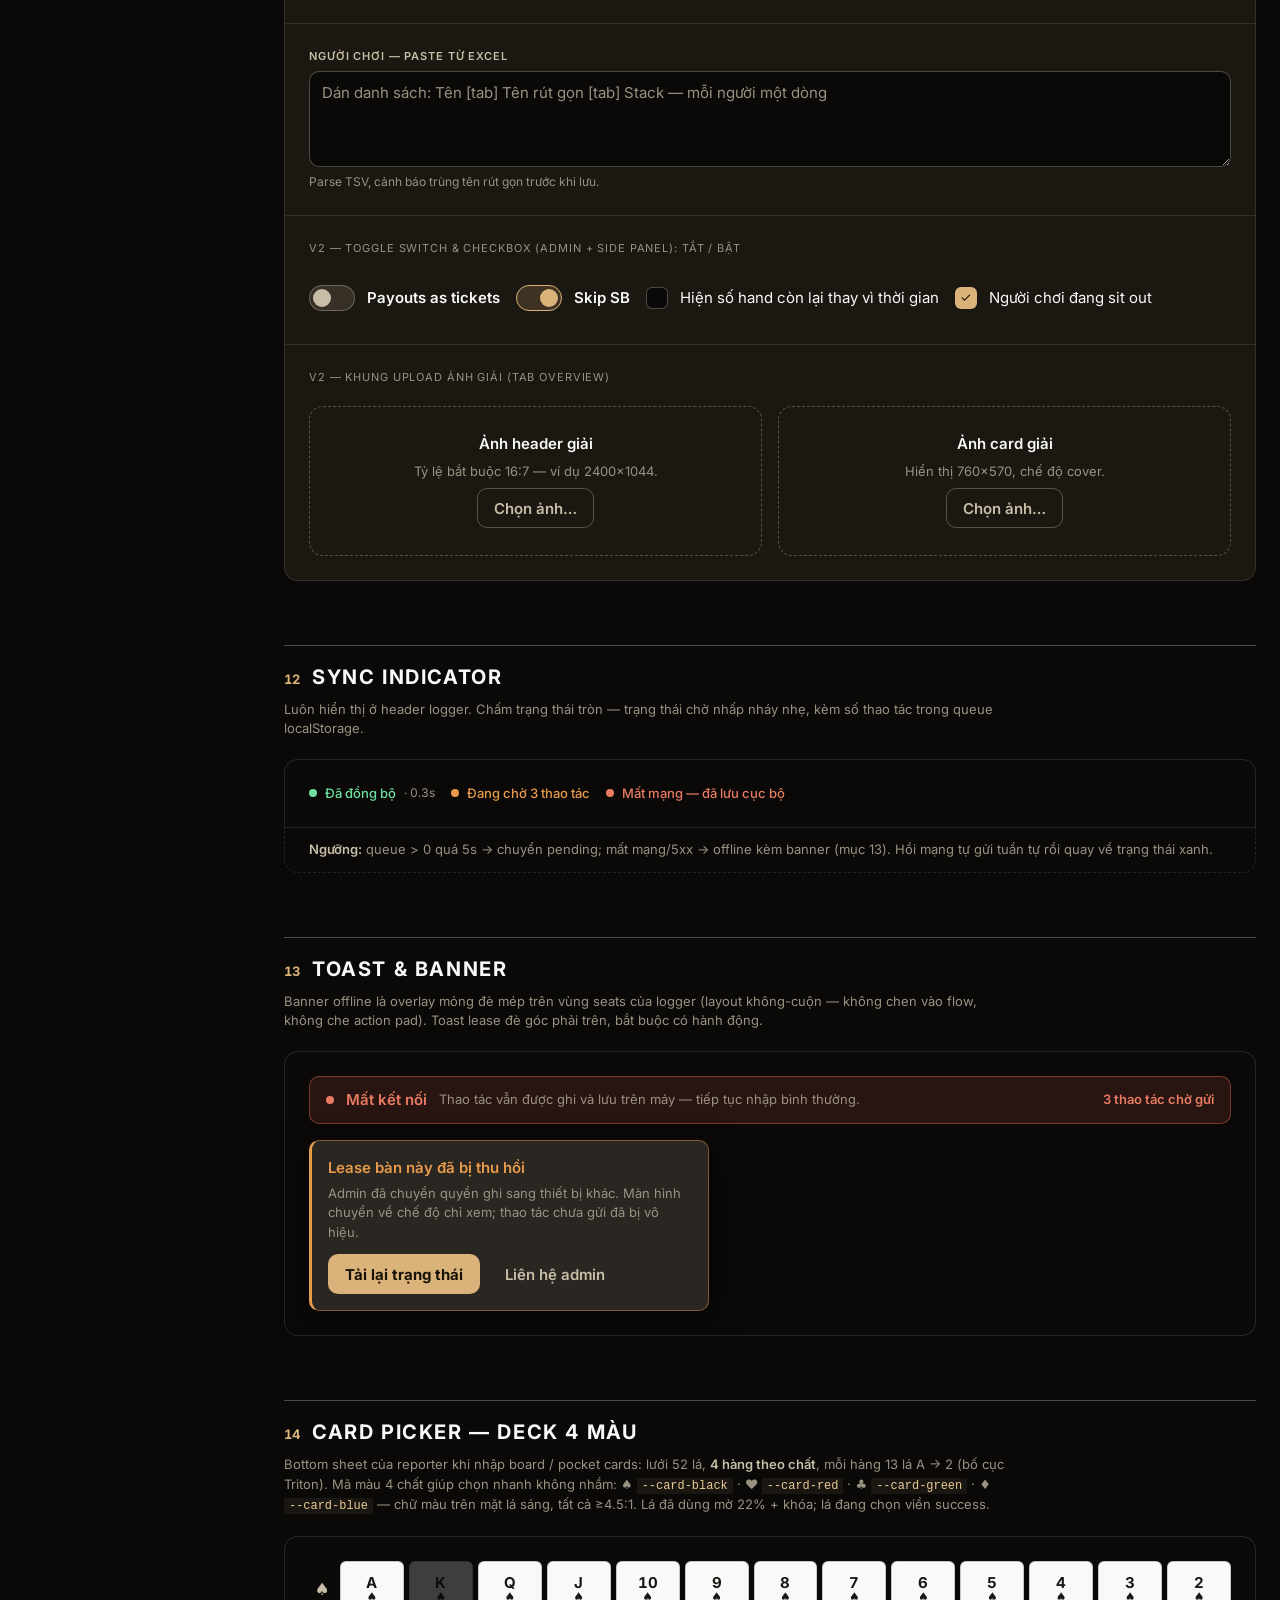
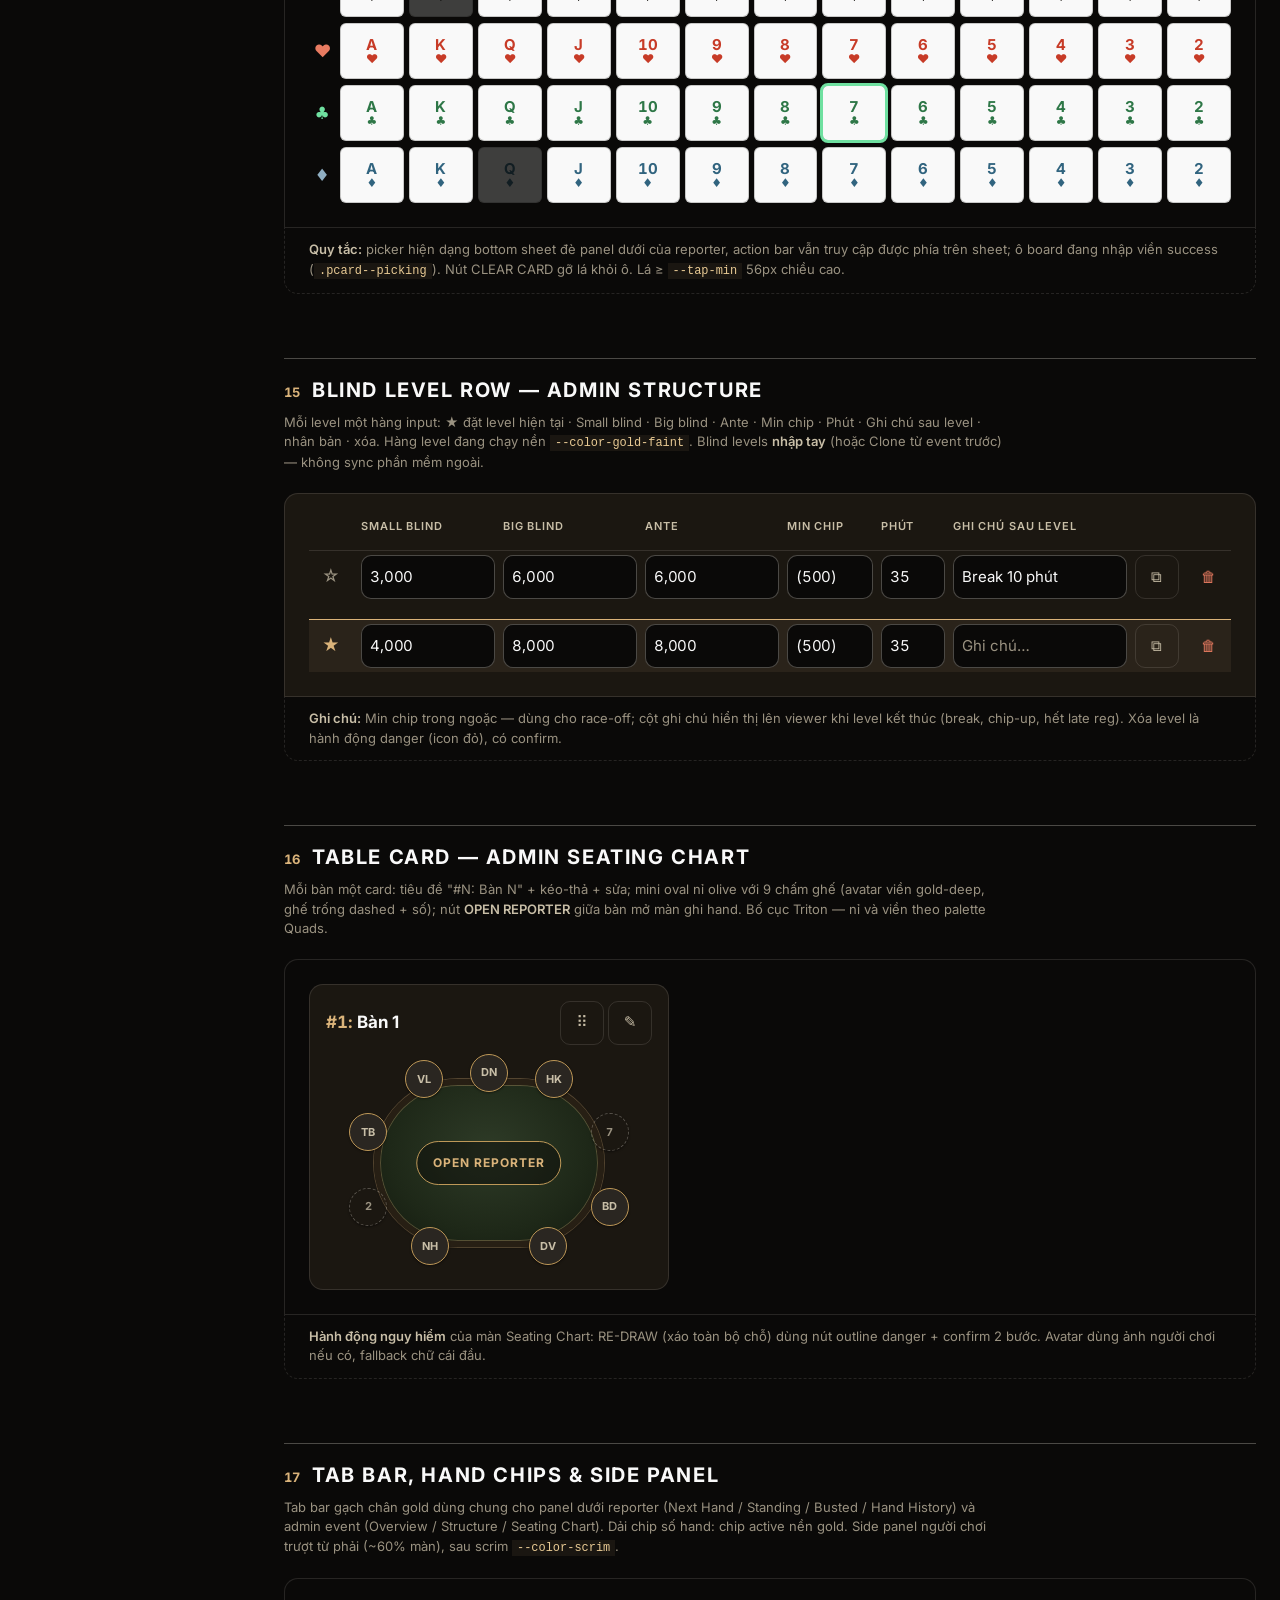
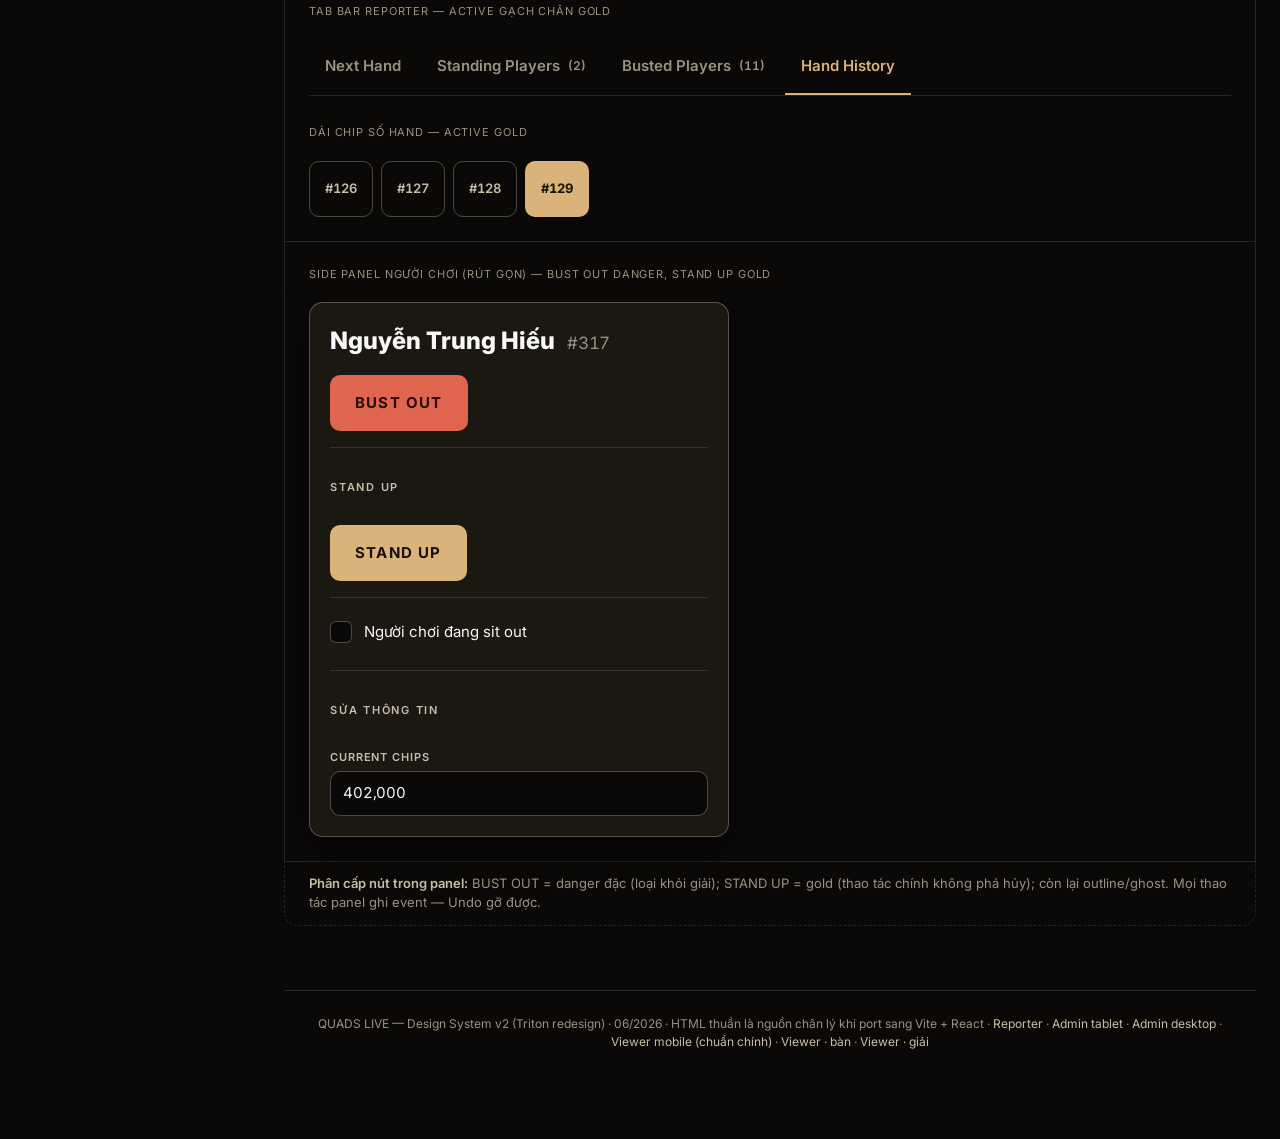
==== commit 80d58b6c: "Add files via upload" ====
--- a/design/design-system.html
+++ b/design/design-system.html
@@ -1259,13 +1259,12 @@
   <p class="sec-note">Tab bar gạch chân gold dùng chung cho panel dưới reporter (Next Hand / Standing / Busted / Hand History) và admin event (Overview / Structure / Seating Chart).
   Dải chip số hand: chip active nền gold. Side panel người chơi trượt từ phải (~60% màn), sau scrim <code>--color-scrim</code>.</p>
   <div class="demo demo--col demo--dark">
-    <div class="demo-cap">Tab bar — active gạch chân gold; tab chưa làm: disabled</div>
+    <div class="demo-cap">Tab bar reporter — active gạch chân gold</div>
     <nav class="rtabs">
       <button class="rtab">Next Hand</button>
-      <button class="rtab">Standing Players <small>(0)</small></button>
+      <button class="rtab">Standing Players <small>(2)</small></button>
       <button class="rtab">Busted Players <small>(11)</small></button>
       <button class="rtab rtab--active" aria-current="page">Hand History</button>
-      <button class="rtab" disabled>Reception · sau</button>
     </nav>
     <div class="demo-cap demo-gap-top">Dải chip số hand — active gold</div>
     <div class="hstrip">
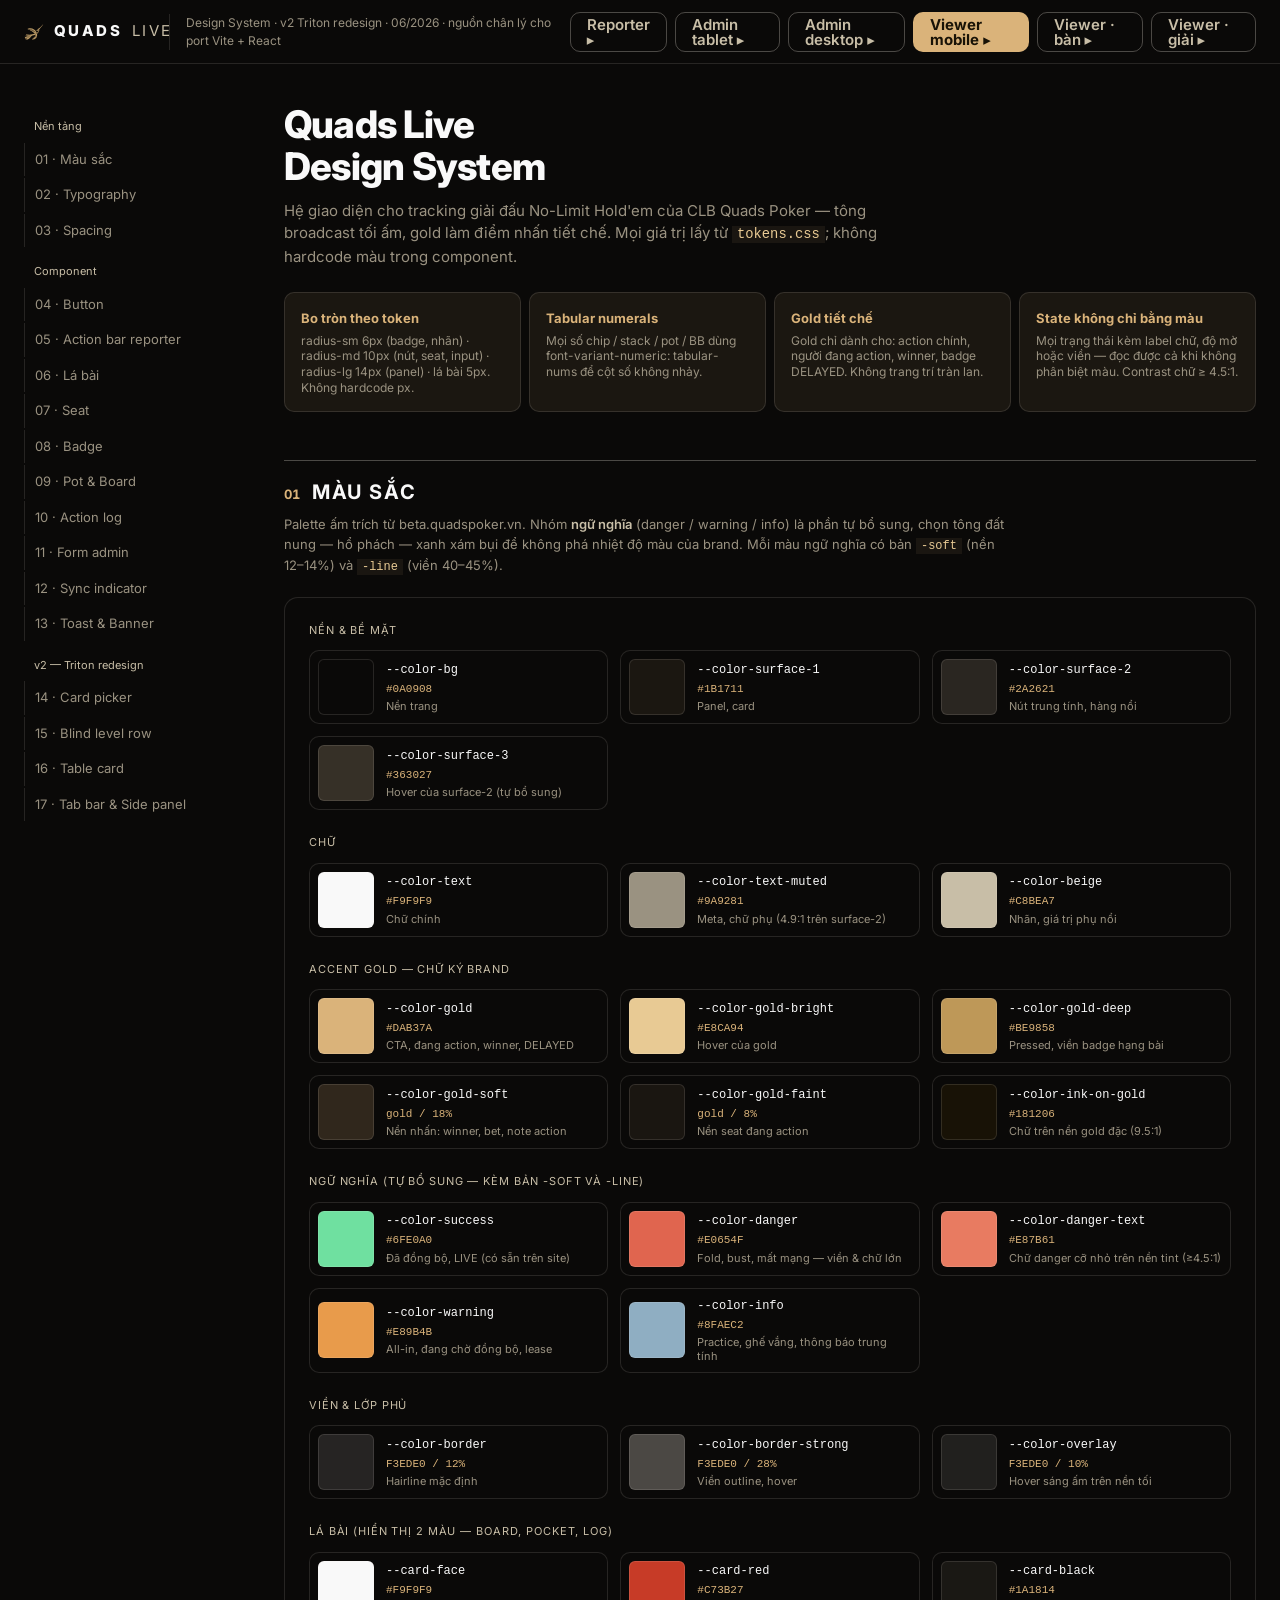
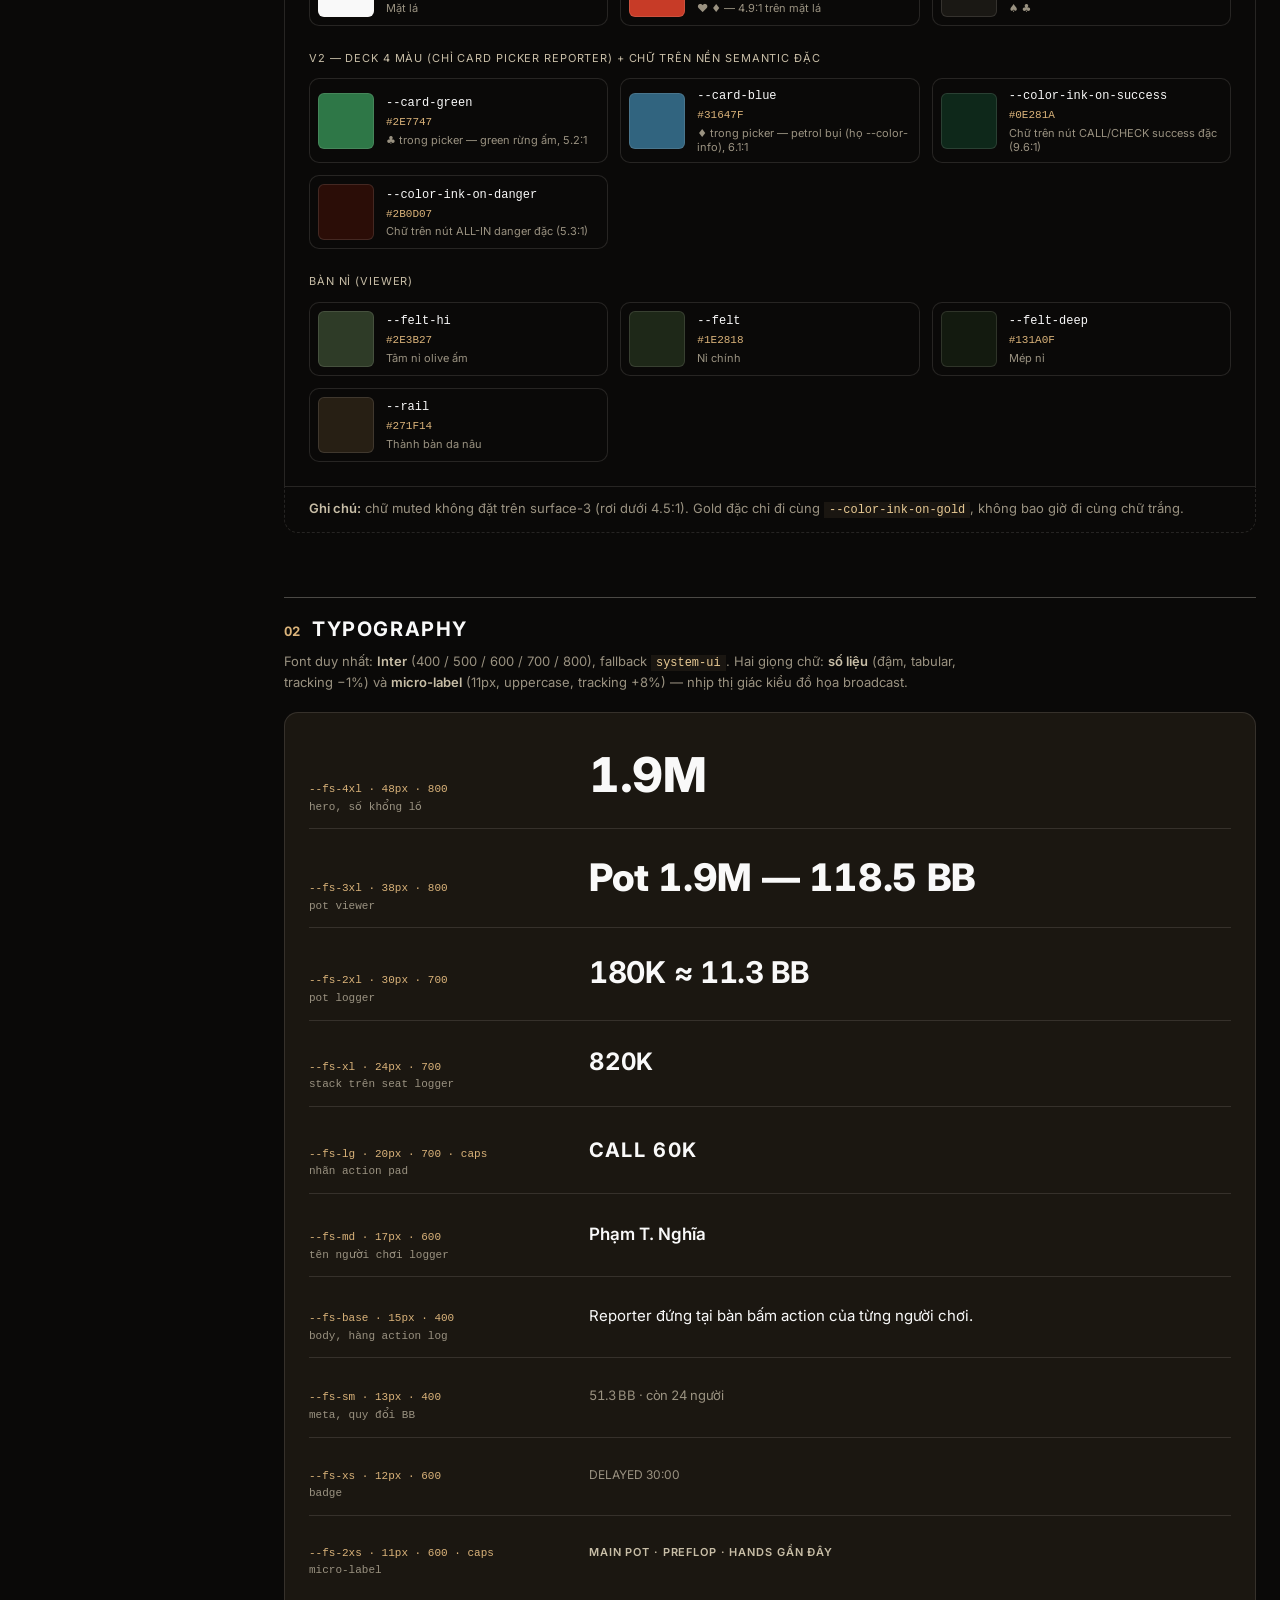
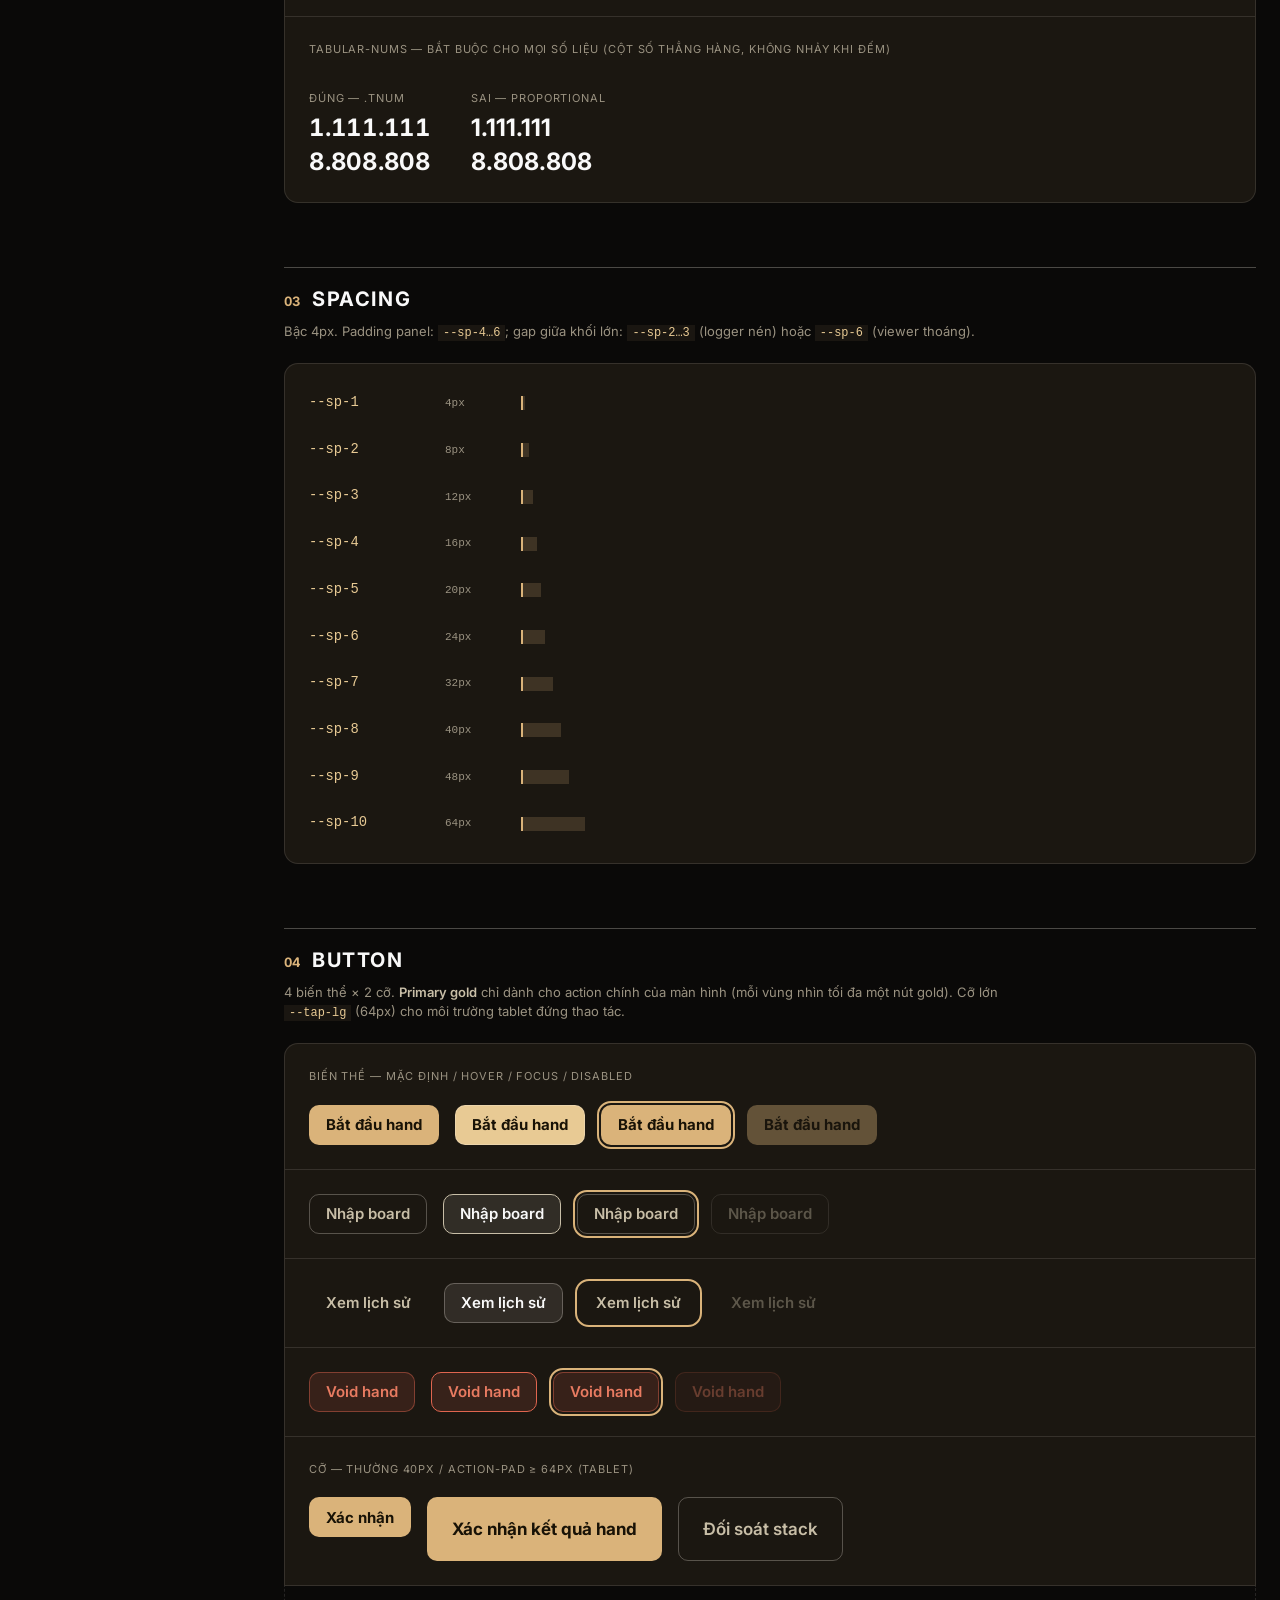
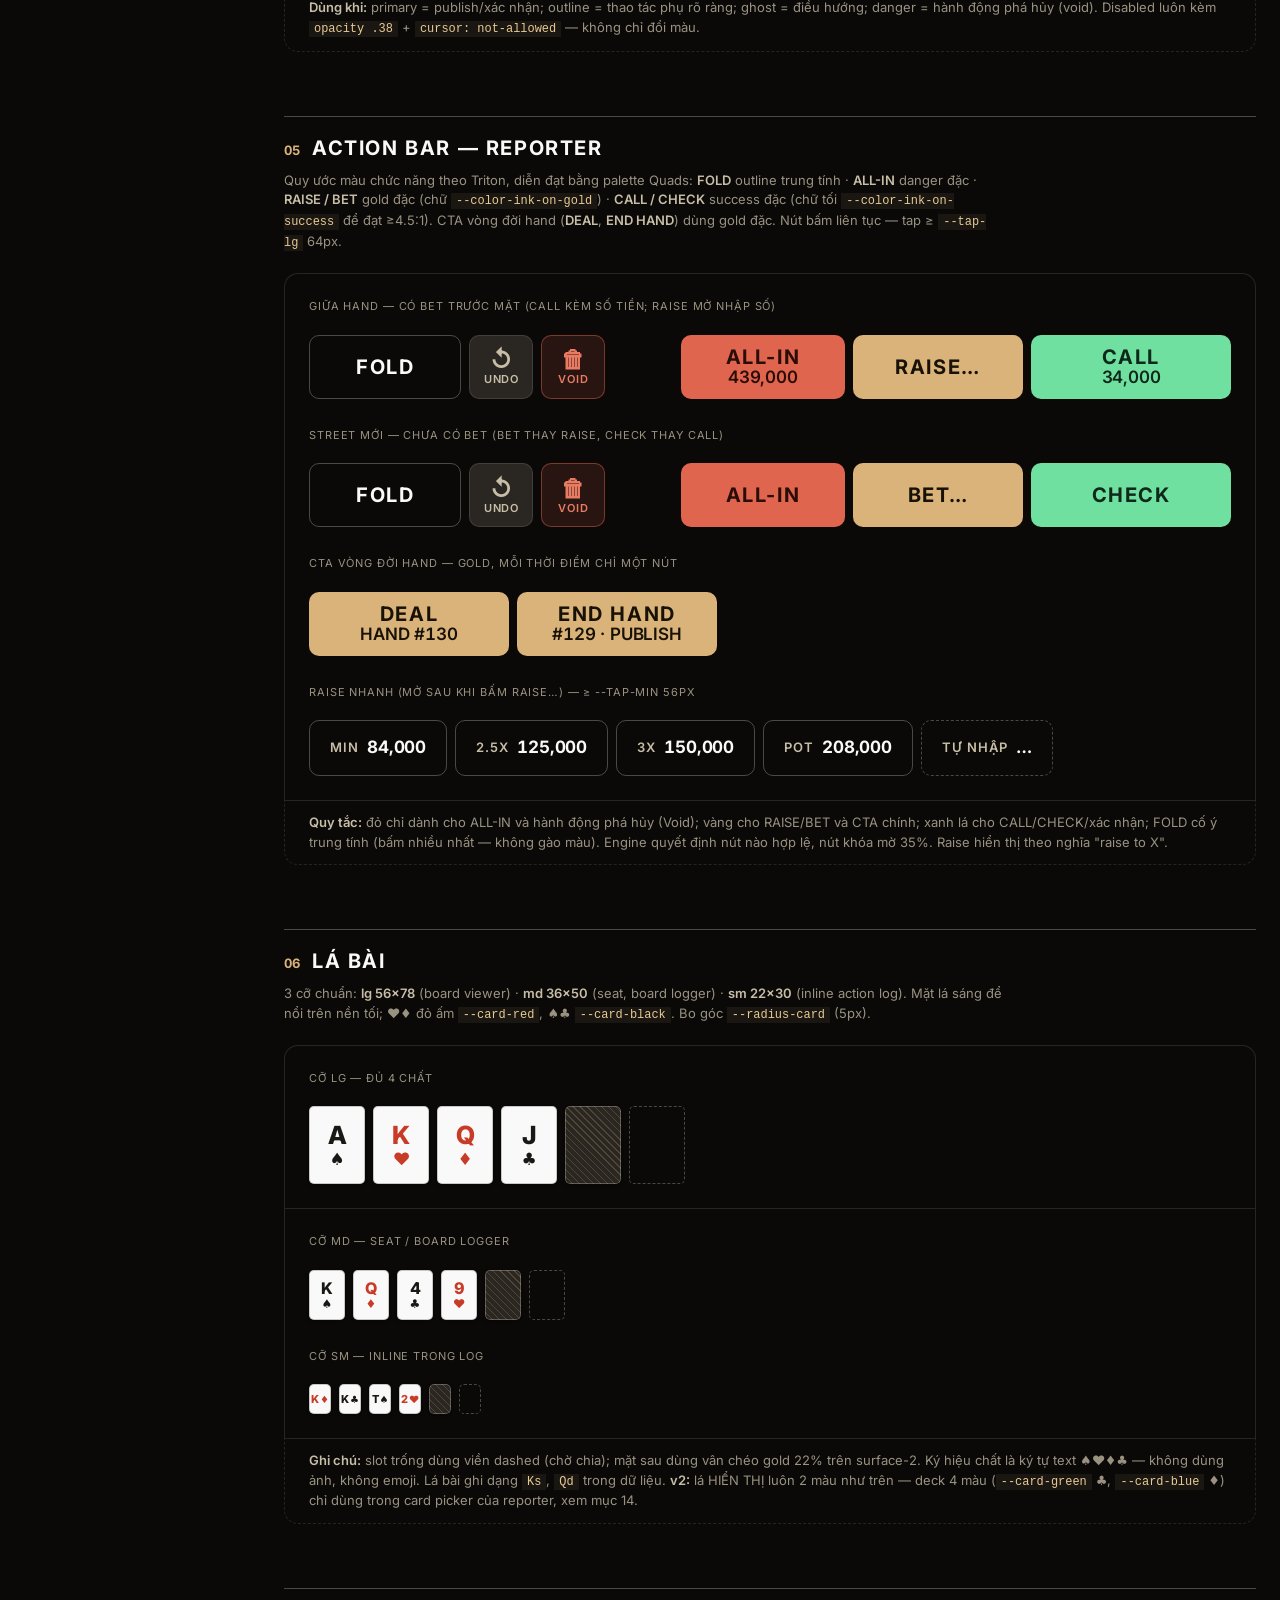
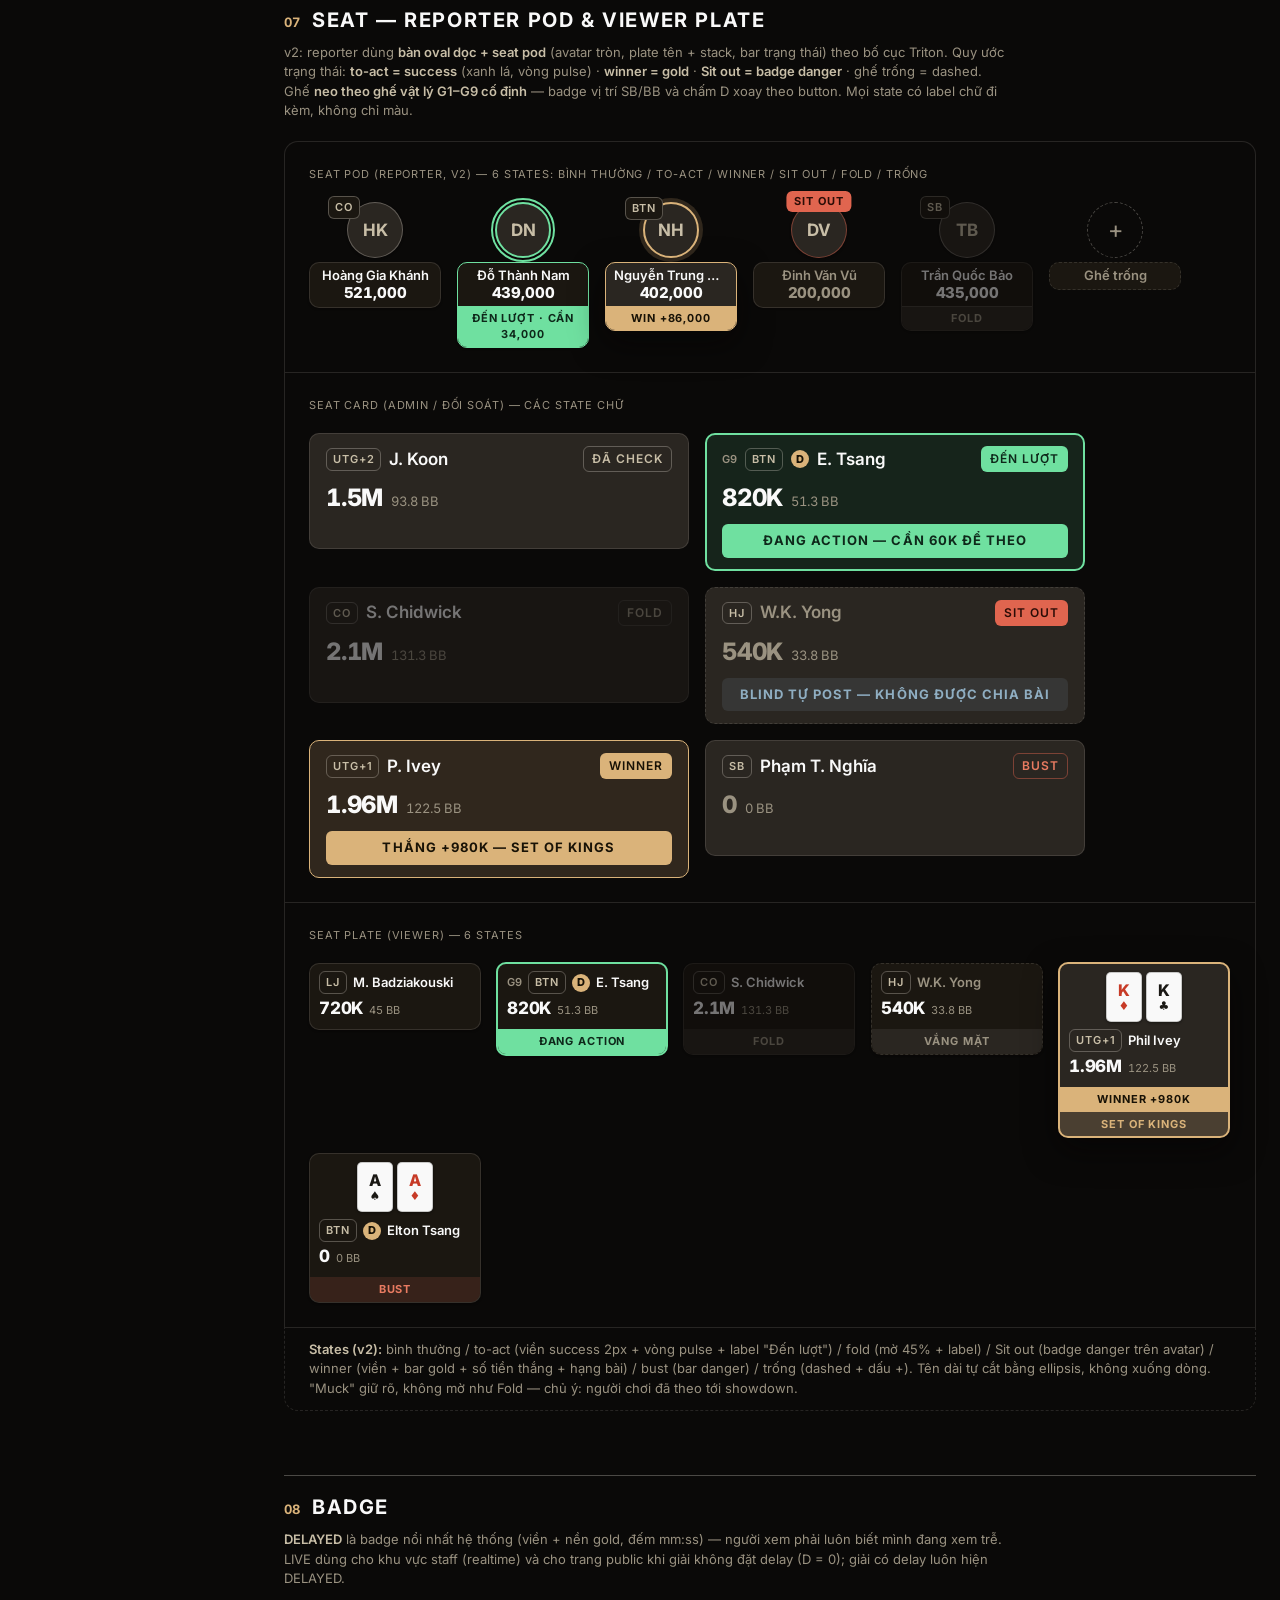
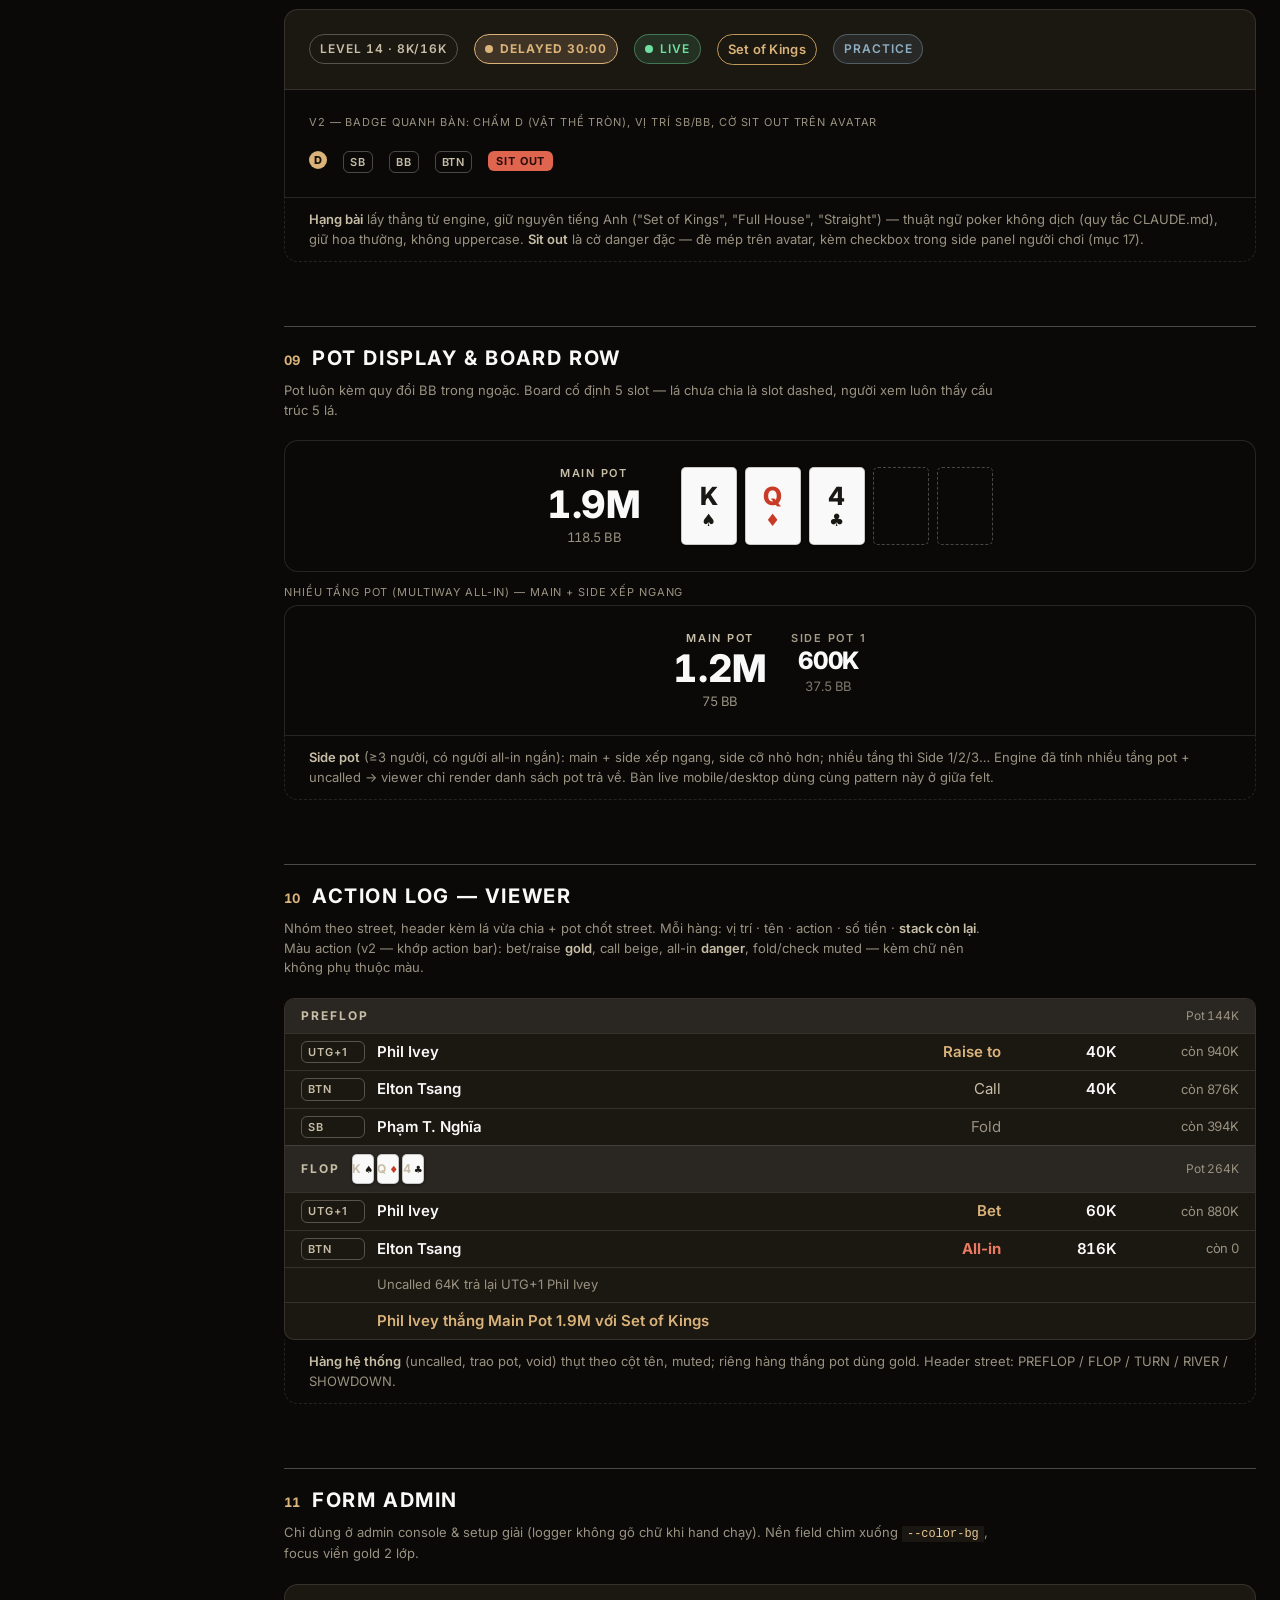
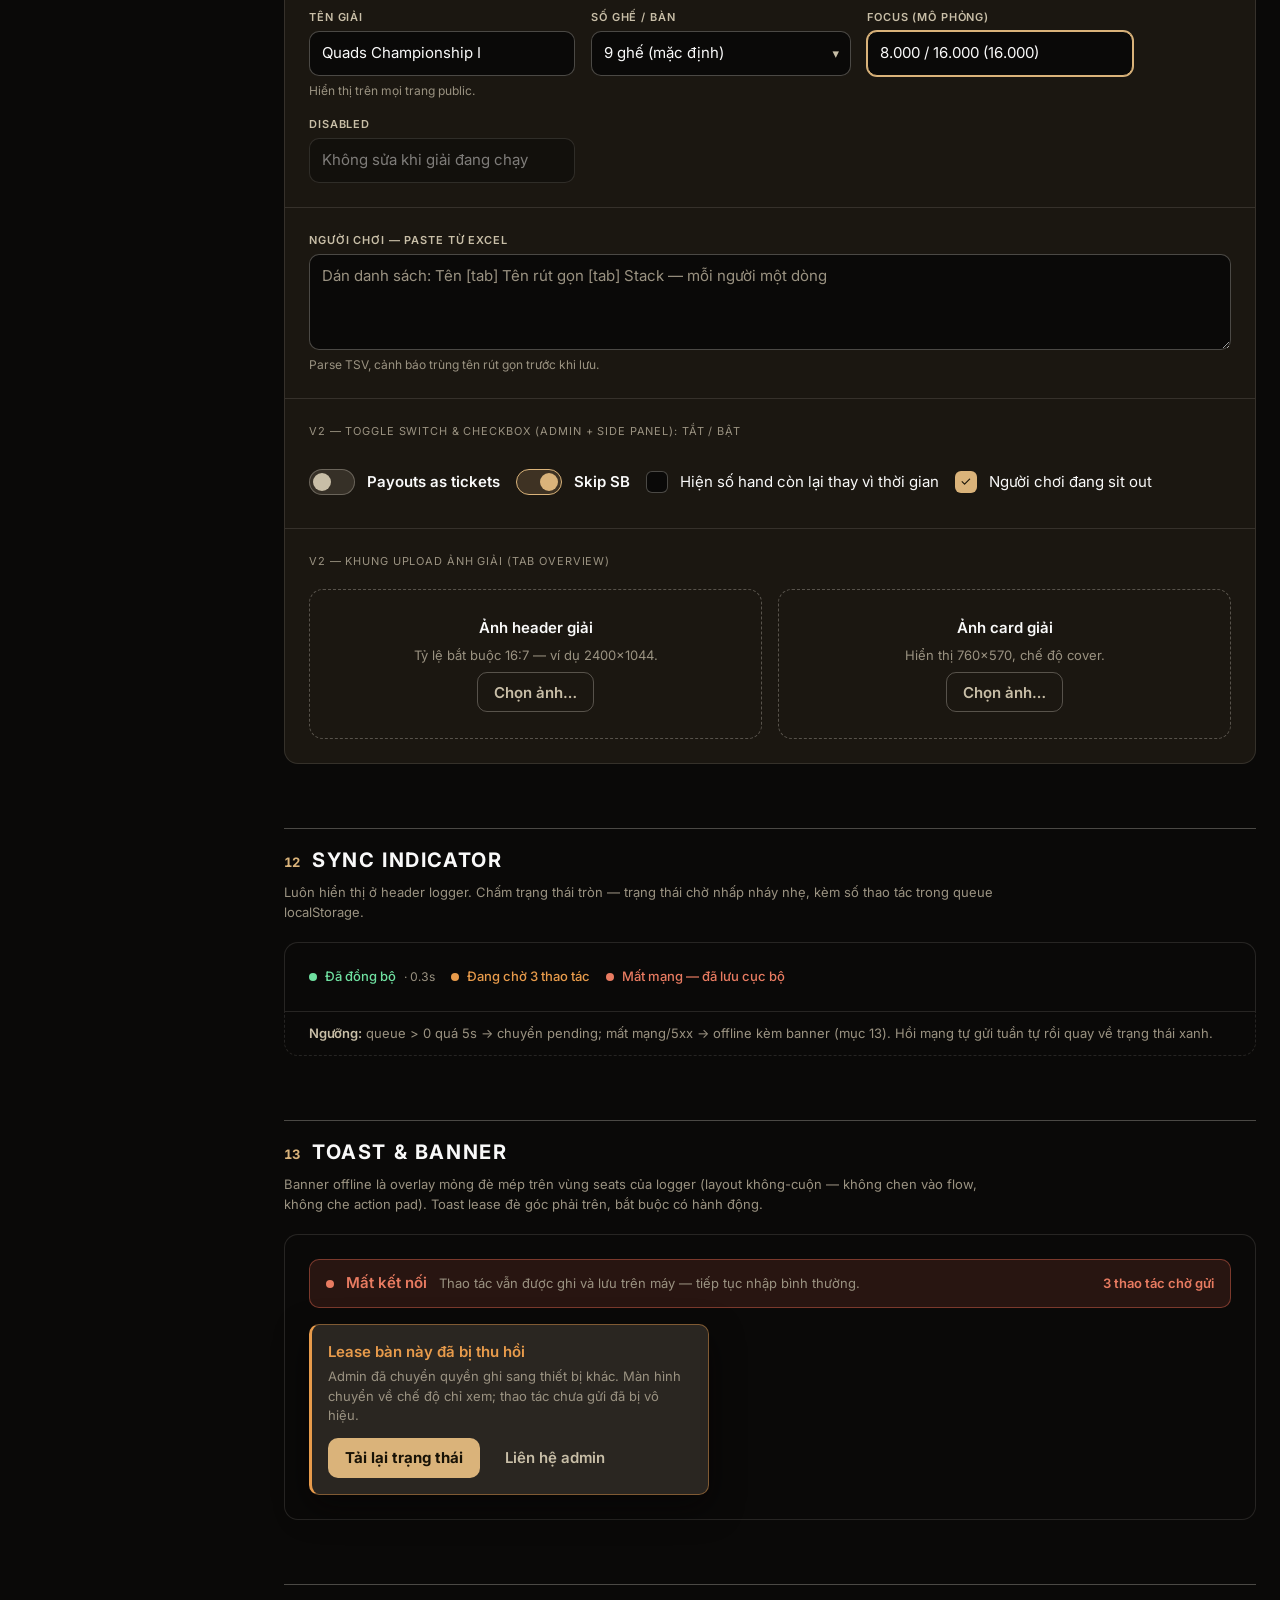
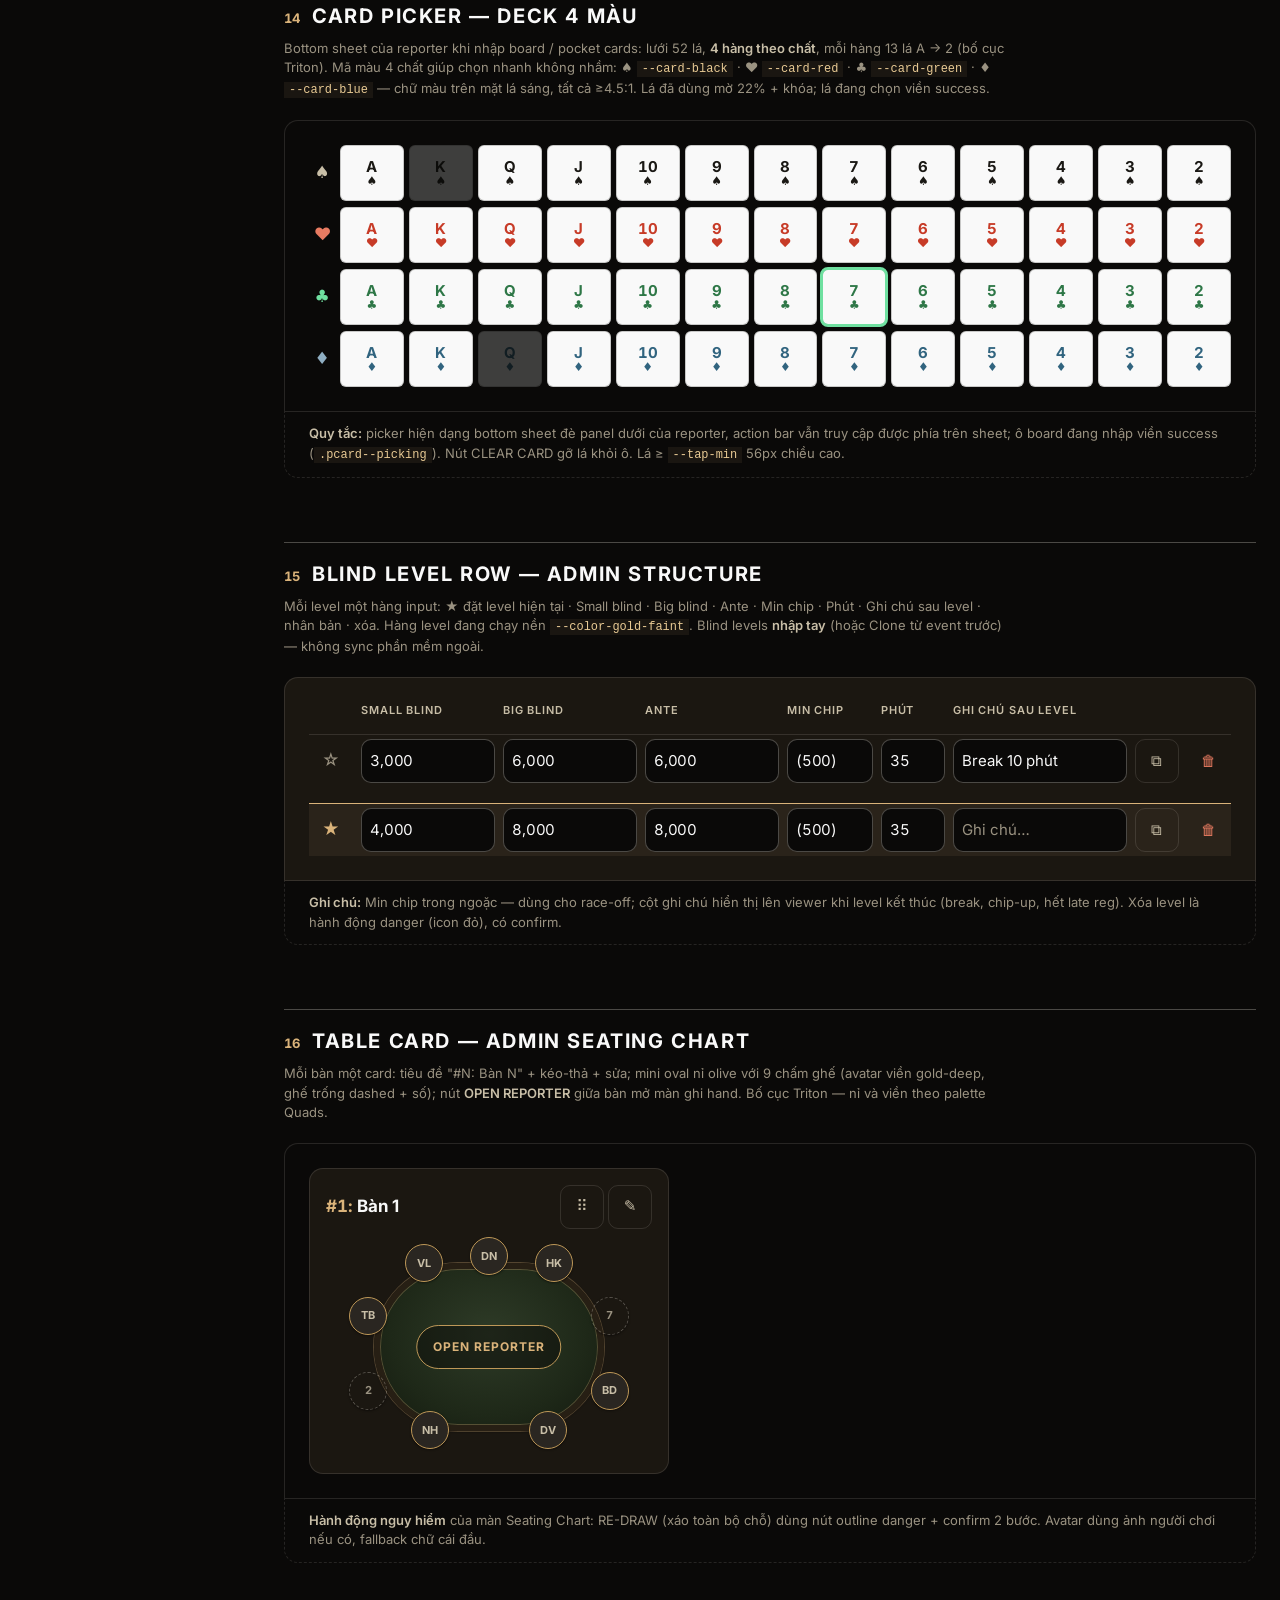
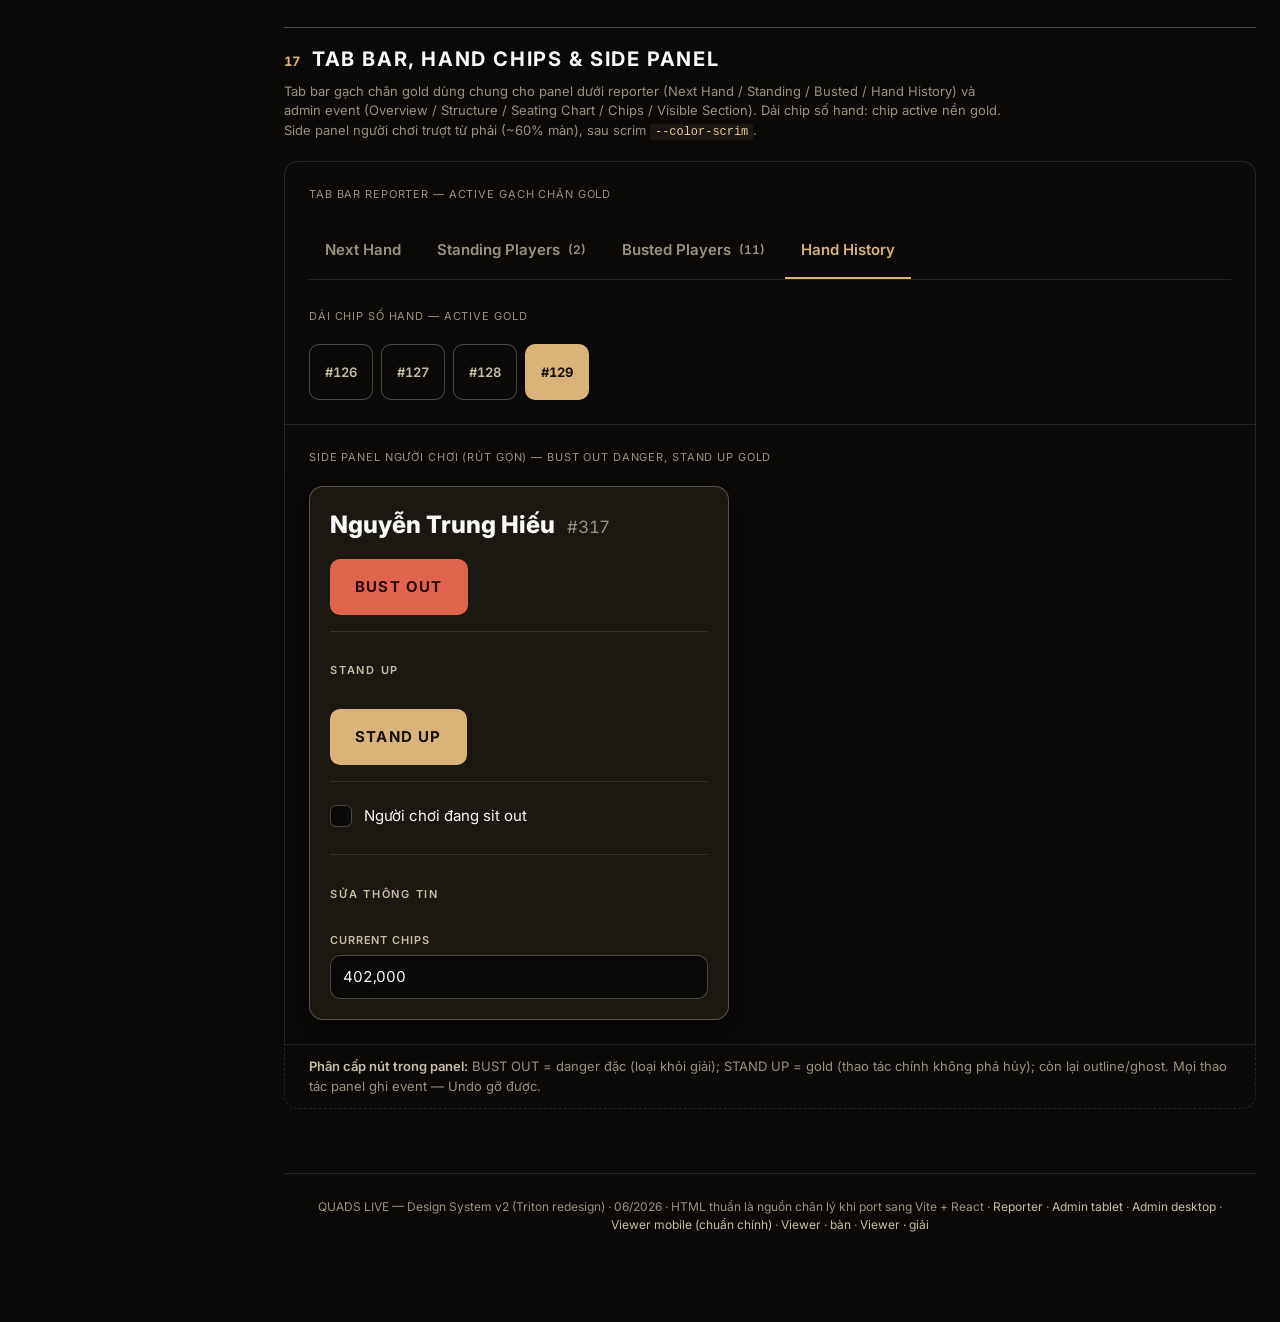
==== commit e6a713bd: "Add files via upload" ====
--- a/design/design-system.html
+++ b/design/design-system.html
@@ -28,6 +28,7 @@
 }
 .wordmark { display: inline-flex; align-items: center; gap: 10px; color: var(--color-text); }
 .wordmark .mk-sq { width: 10px; height: 10px; background: var(--color-gold); }
+.wordmark .mk-logo { width: 20px; height: 20px; flex: none; }
 .wordmark b { font-weight: var(--fw-heavy); letter-spacing: var(--ls-wide); font-size: var(--fs-base); }
 .wordmark span { font-weight: var(--fw-reg); letter-spacing: var(--ls-wide); color: var(--color-beige); font-size: var(--fs-base); }
 .topbar-tag { color: var(--color-text-muted); font-size: var(--fs-xs); border-left: 1px solid var(--color-border); padding-left: var(--sp-4); }
@@ -389,6 +390,10 @@
 .pot-label { font-size: var(--fs-2xs); font-weight: var(--fw-semi); color: var(--color-beige); text-transform: uppercase; letter-spacing: var(--ls-wide); }
 .pot-num { font-size: var(--fs-3xl); font-weight: var(--fw-heavy); font-variant-numeric: tabular-nums; letter-spacing: var(--ls-num); line-height: var(--lh-tight); margin-top: 2px; }
 .pot-bb { font-size: var(--fs-sm); color: var(--color-text-muted); font-variant-numeric: tabular-nums; margin-top: 2px; }
+/* nhiều tầng pot — main + side xếp ngang (multiway all-in) */
+.potstack { display: inline-flex; gap: var(--sp-6); align-items: flex-start; }
+.pot--side .pot-num { font-size: var(--fs-xl); }
+.pot--side .pot-label, .pot--side .pot-bb { opacity: 0.82; }
 
 /* ---------- 10 Action log ---------- */
 .alog { width: 100%; background: var(--color-surface-1); border: 1px solid var(--color-border); }
@@ -628,7 +633,7 @@
 <body>
 
 <header class="topbar">
-  <span class="wordmark"><span class="mk-sq"></span><b>QUADS</b><span>LIVE</span></span>
+  <span class="wordmark"><img class="mk-logo" src="quads.svg" alt="Quads"><b>QUADS</b><span>LIVE</span></span>
   <span class="topbar-tag">Design System · v2 Triton redesign · 06/2026 · nguồn chân lý cho port Vite + React</span>
   <nav class="topbar-nav">
     <a class="btn btn--outline" href="mockup-logger.html">Reporter ▸</a>
@@ -1051,7 +1056,14 @@
       <span class="pcard pcard--lg pcard--slot"></span>
     </div>
   </div>
-  <p class="usage"><b>Side pot:</b> khi có nhiều tầng pot, lặp lại pot display cỡ nhỏ hơn (label "Side pot 1") xếp ngang dưới main pot.</p>
+  <div class="demo-cap demo-gap-top">Nhiều tầng pot (multiway all-in) — main + side xếp ngang</div>
+  <div class="demo demo--dark demo--center">
+    <div class="potstack">
+      <div class="pot"><div class="pot-label">Main Pot</div><div class="pot-num tnum">1.2M</div><div class="pot-bb tnum">75 BB</div></div>
+      <div class="pot pot--side"><div class="pot-label">Side Pot 1</div><div class="pot-num tnum">600K</div><div class="pot-bb tnum">37.5 BB</div></div>
+    </div>
+  </div>
+  <p class="usage"><b>Side pot</b> (≥3 người, có người all-in ngắn): main + side xếp ngang, side cỡ nhỏ hơn; nhiều tầng thì Side 1/2/3… Engine đã tính nhiều tầng pot + uncalled → viewer chỉ render danh sách pot trả về. Bàn live mobile/desktop dùng cùng pattern này ở giữa felt.</p>
 </section>
 
 <!-- ============ 10 ACTION LOG ============ -->
@@ -1256,7 +1268,7 @@
 <!-- ============ 17 TAB BAR & SIDE PANEL (v2) ============ -->
 <section id="tabside">
   <div class="sec-head"><span class="idx">17</span><h2>Tab bar, hand chips &amp; side panel</h2></div>
-  <p class="sec-note">Tab bar gạch chân gold dùng chung cho panel dưới reporter (Next Hand / Standing / Busted / Hand History) và admin event (Overview / Structure / Seating Chart).
+  <p class="sec-note">Tab bar gạch chân gold dùng chung cho panel dưới reporter (Next Hand / Standing / Busted / Hand History) và admin event (Overview / Structure / Seating Chart / Chips / Visible Section).
   Dải chip số hand: chip active nền gold. Side panel người chơi trượt từ phải (~60% màn), sau scrim <code>--color-scrim</code>.</p>
   <div class="demo demo--col demo--dark">
     <div class="demo-cap">Tab bar reporter — active gạch chân gold</div>
